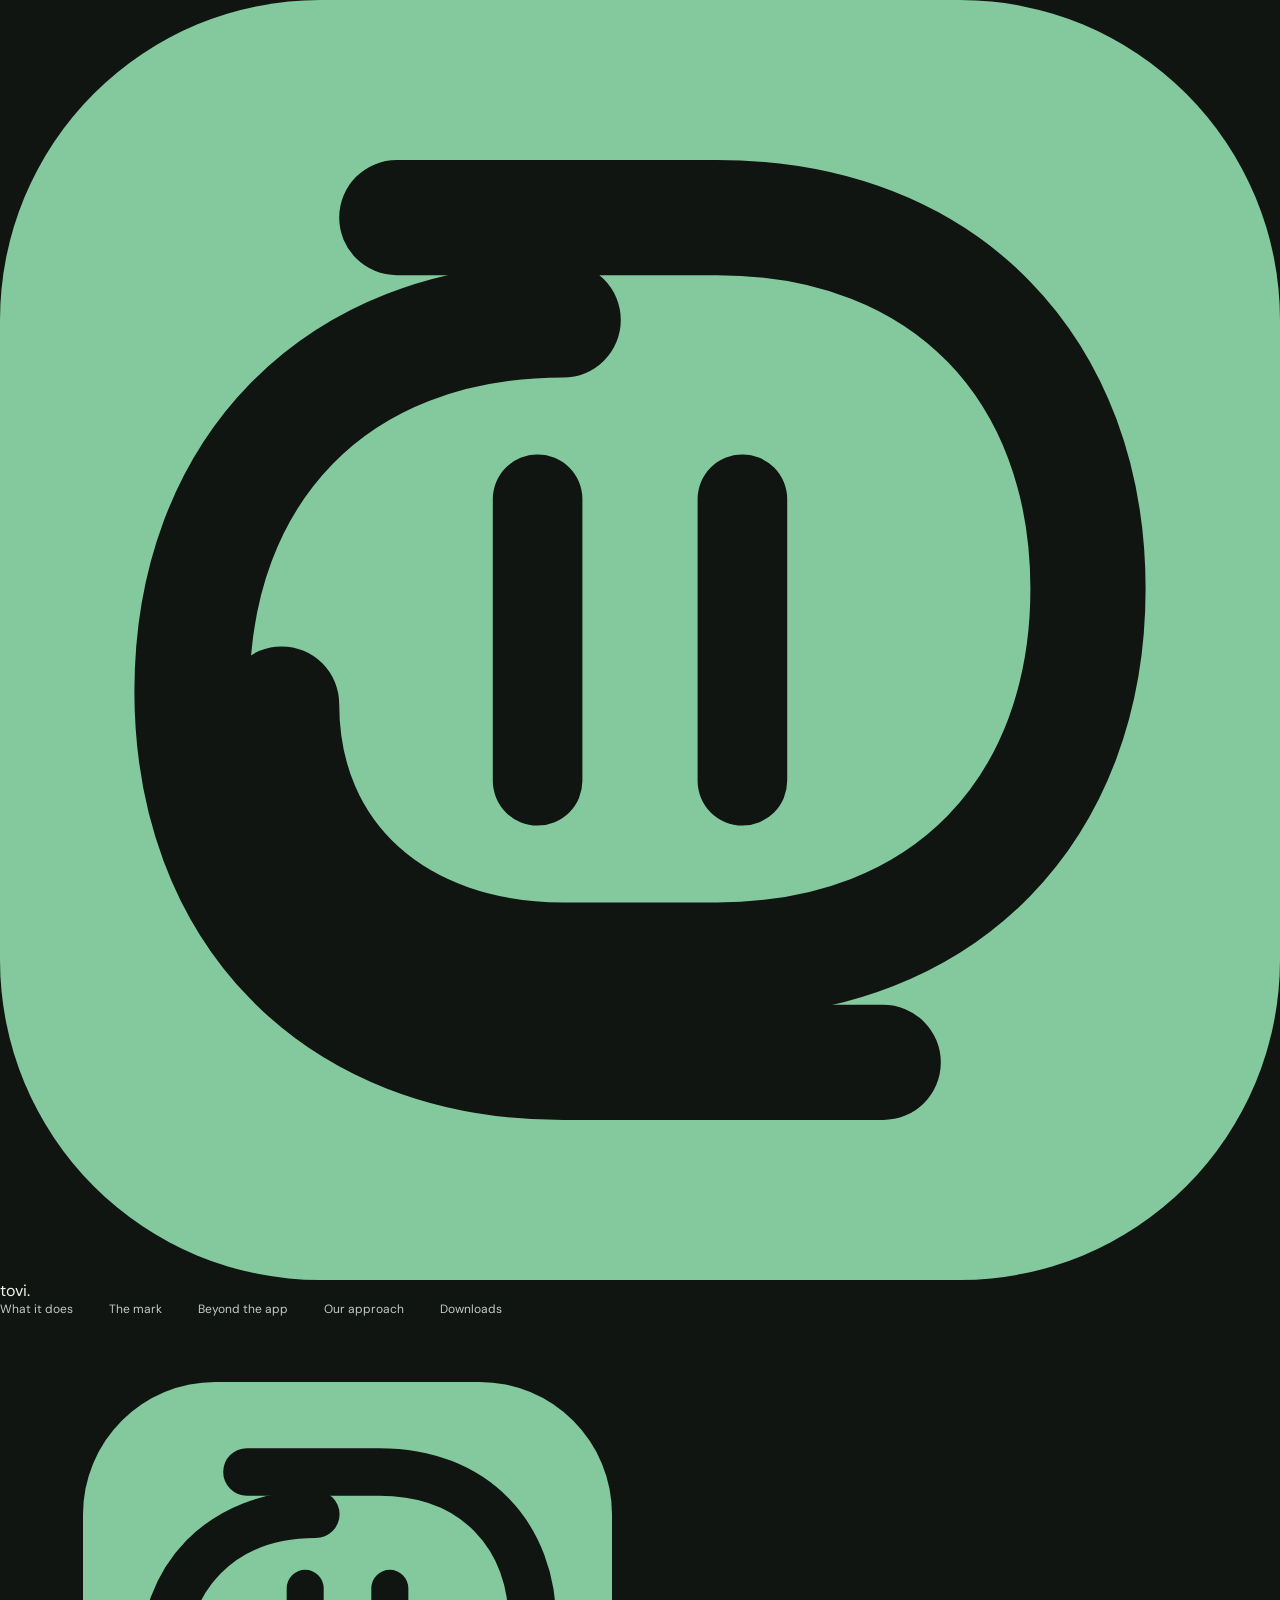
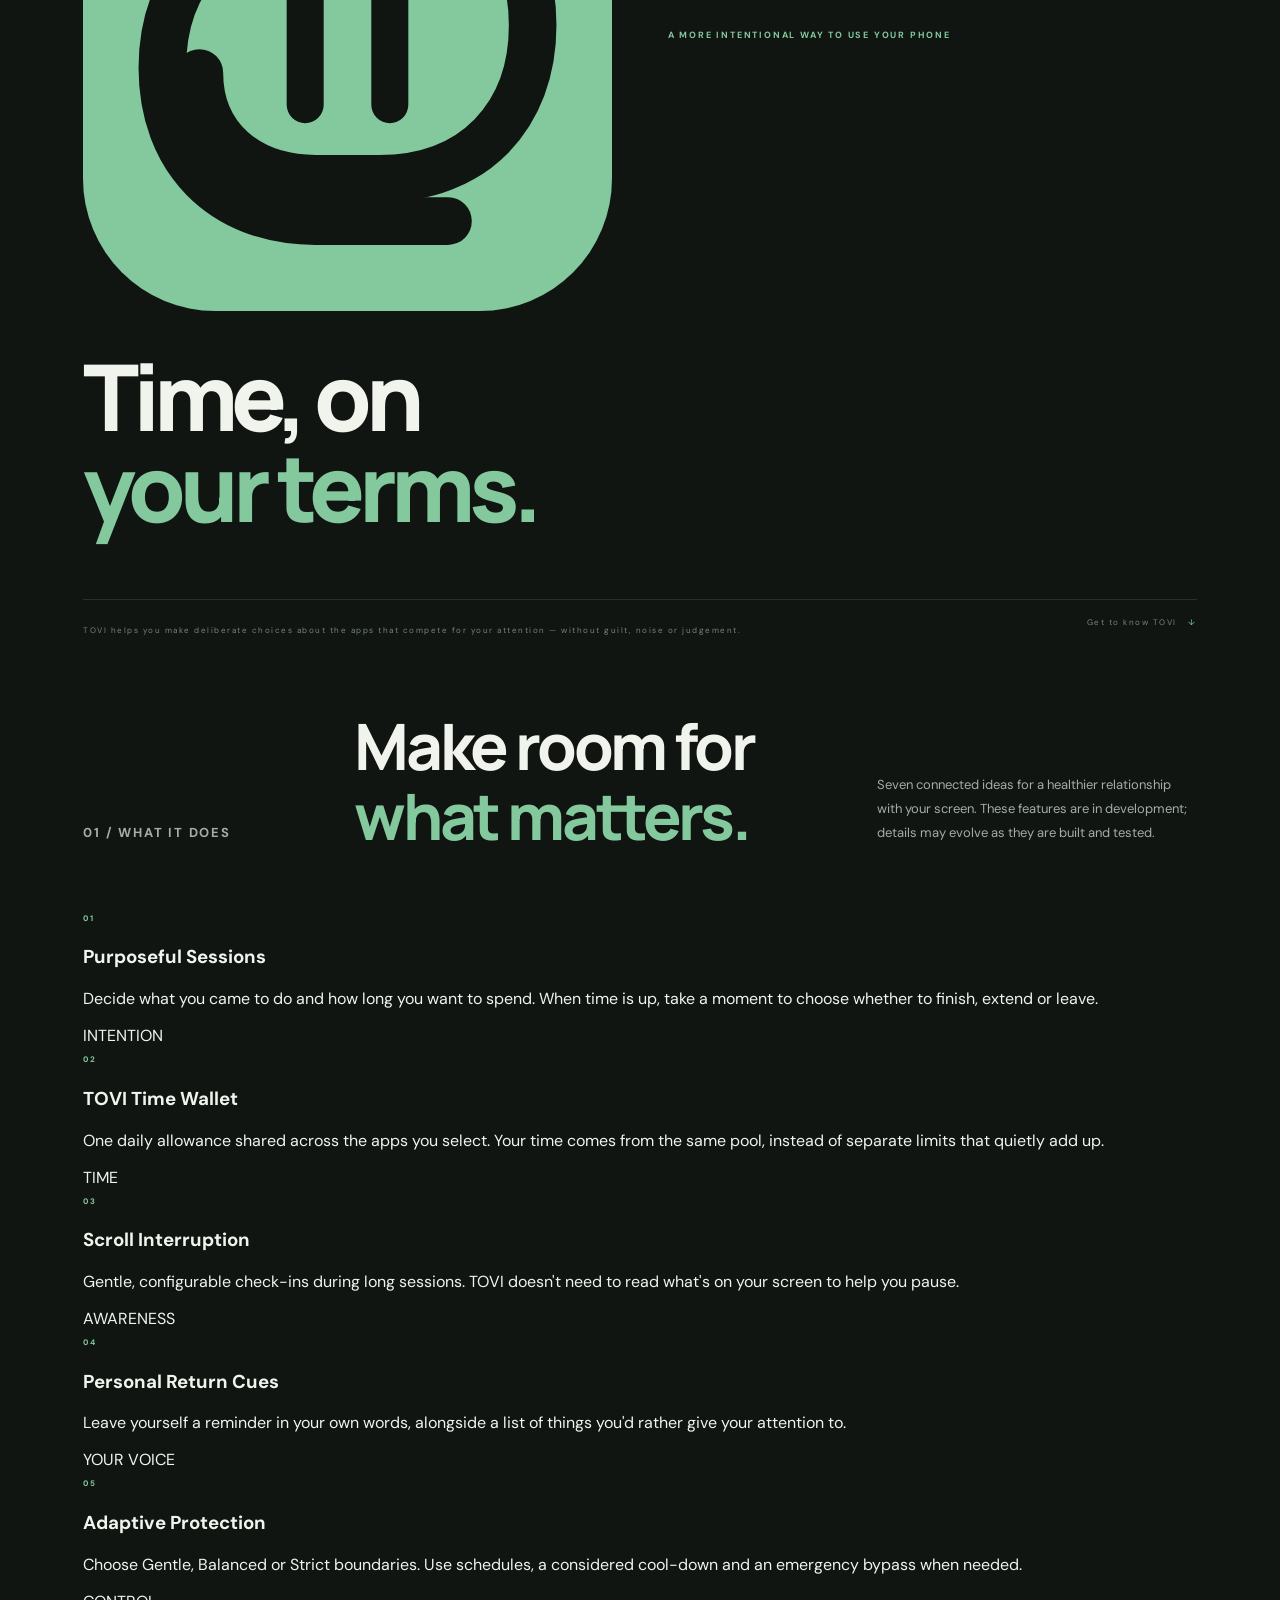
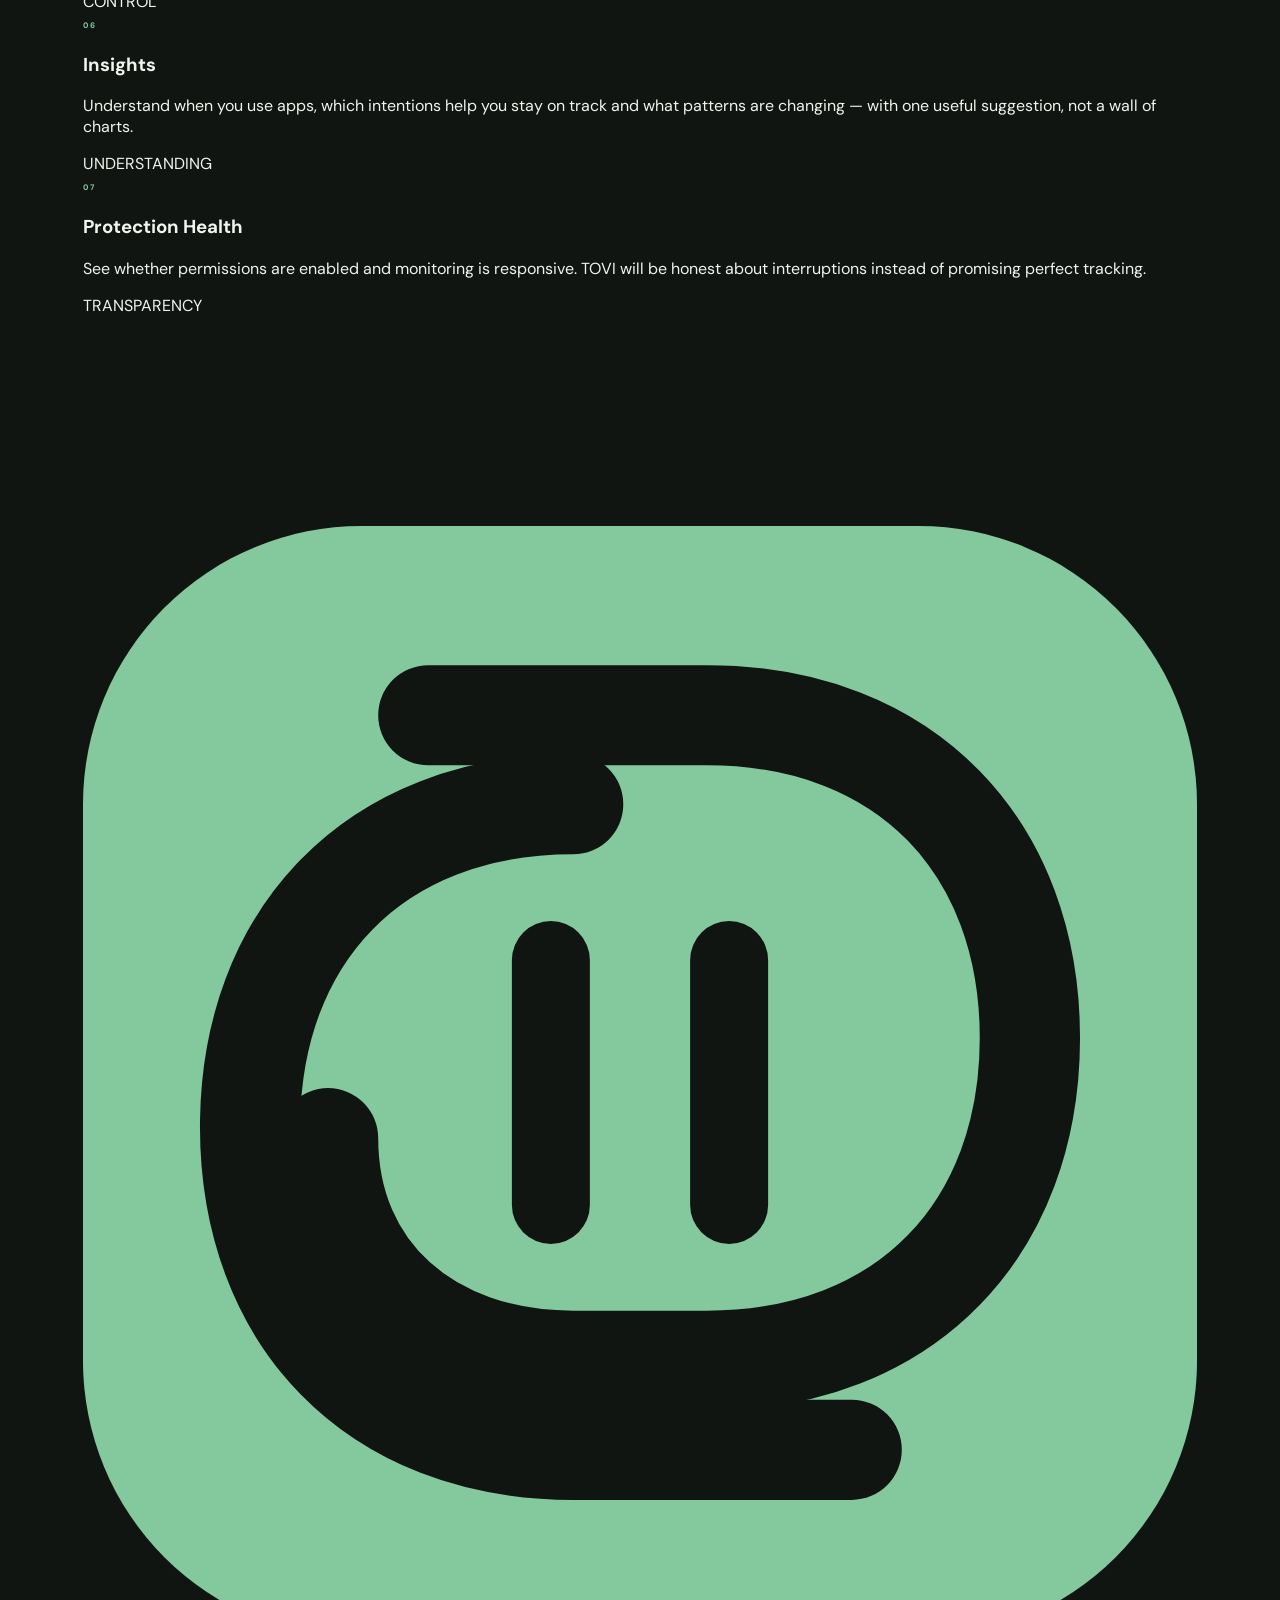
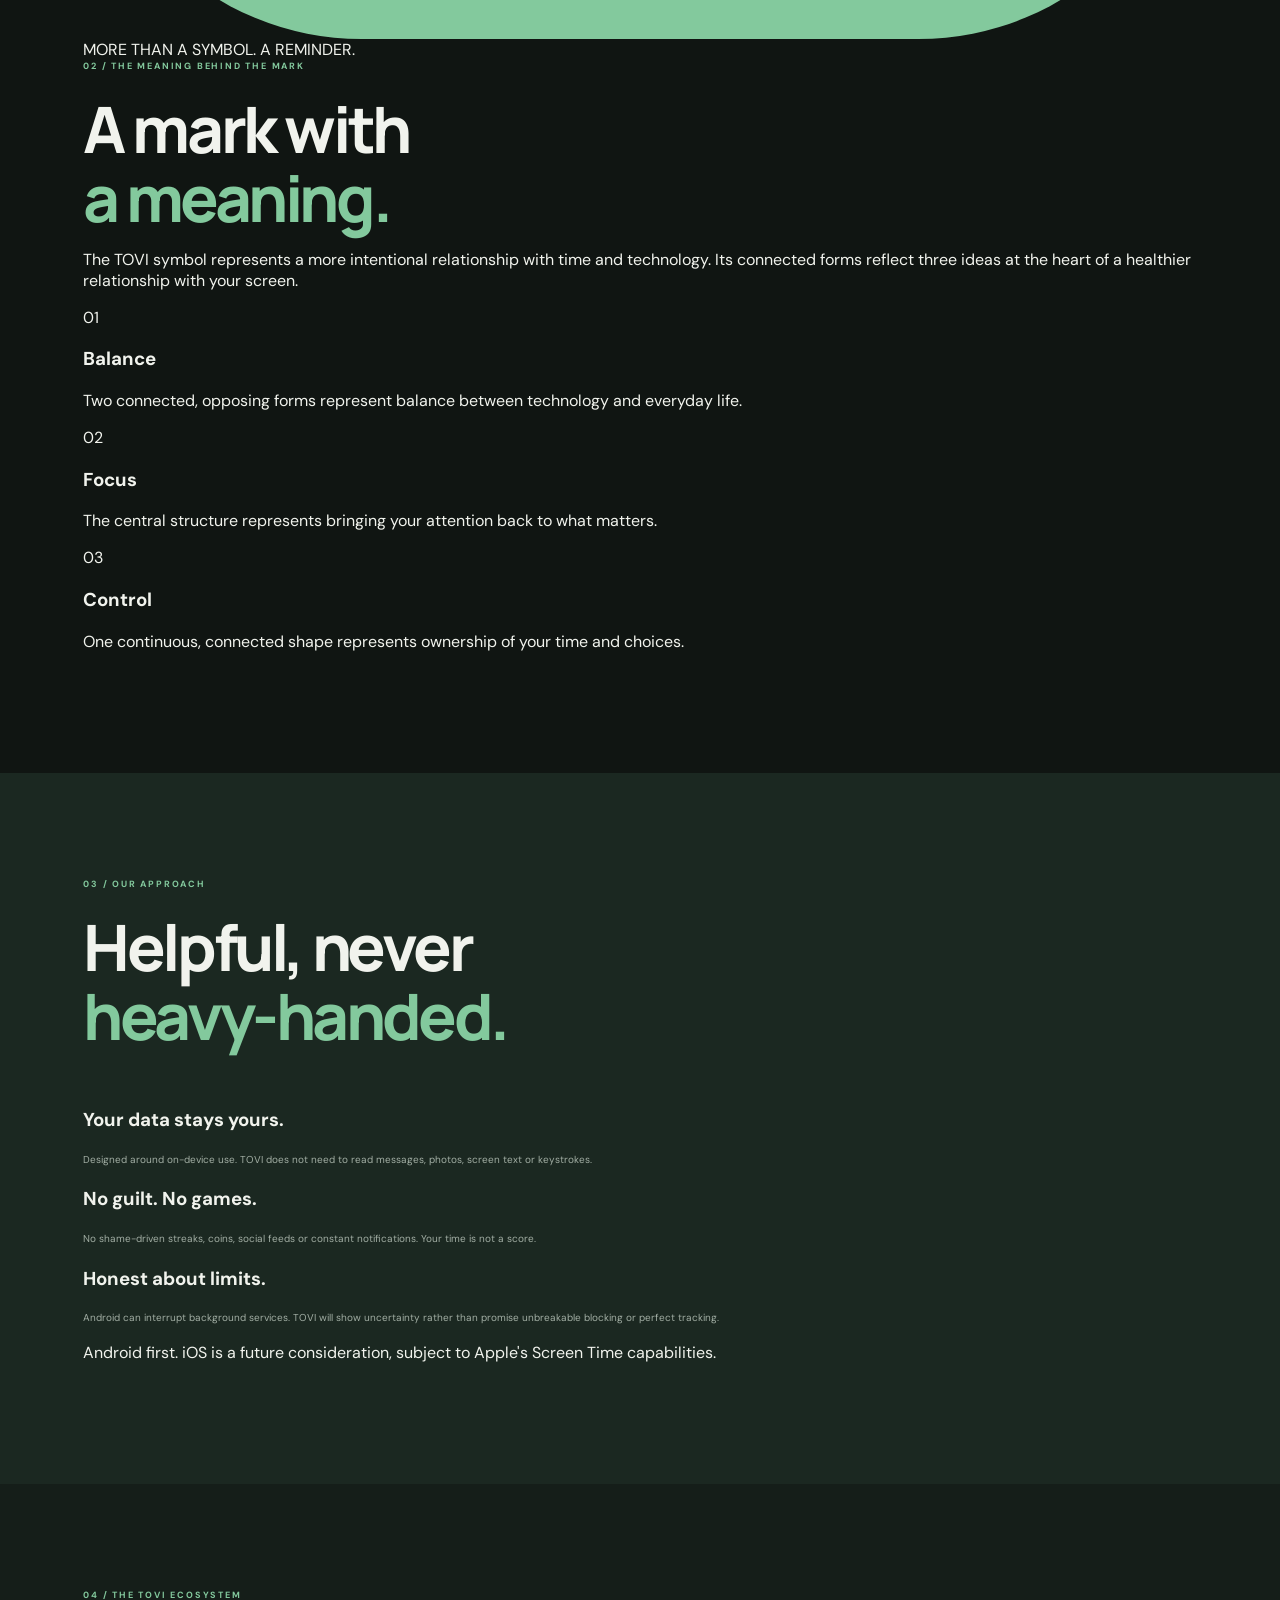
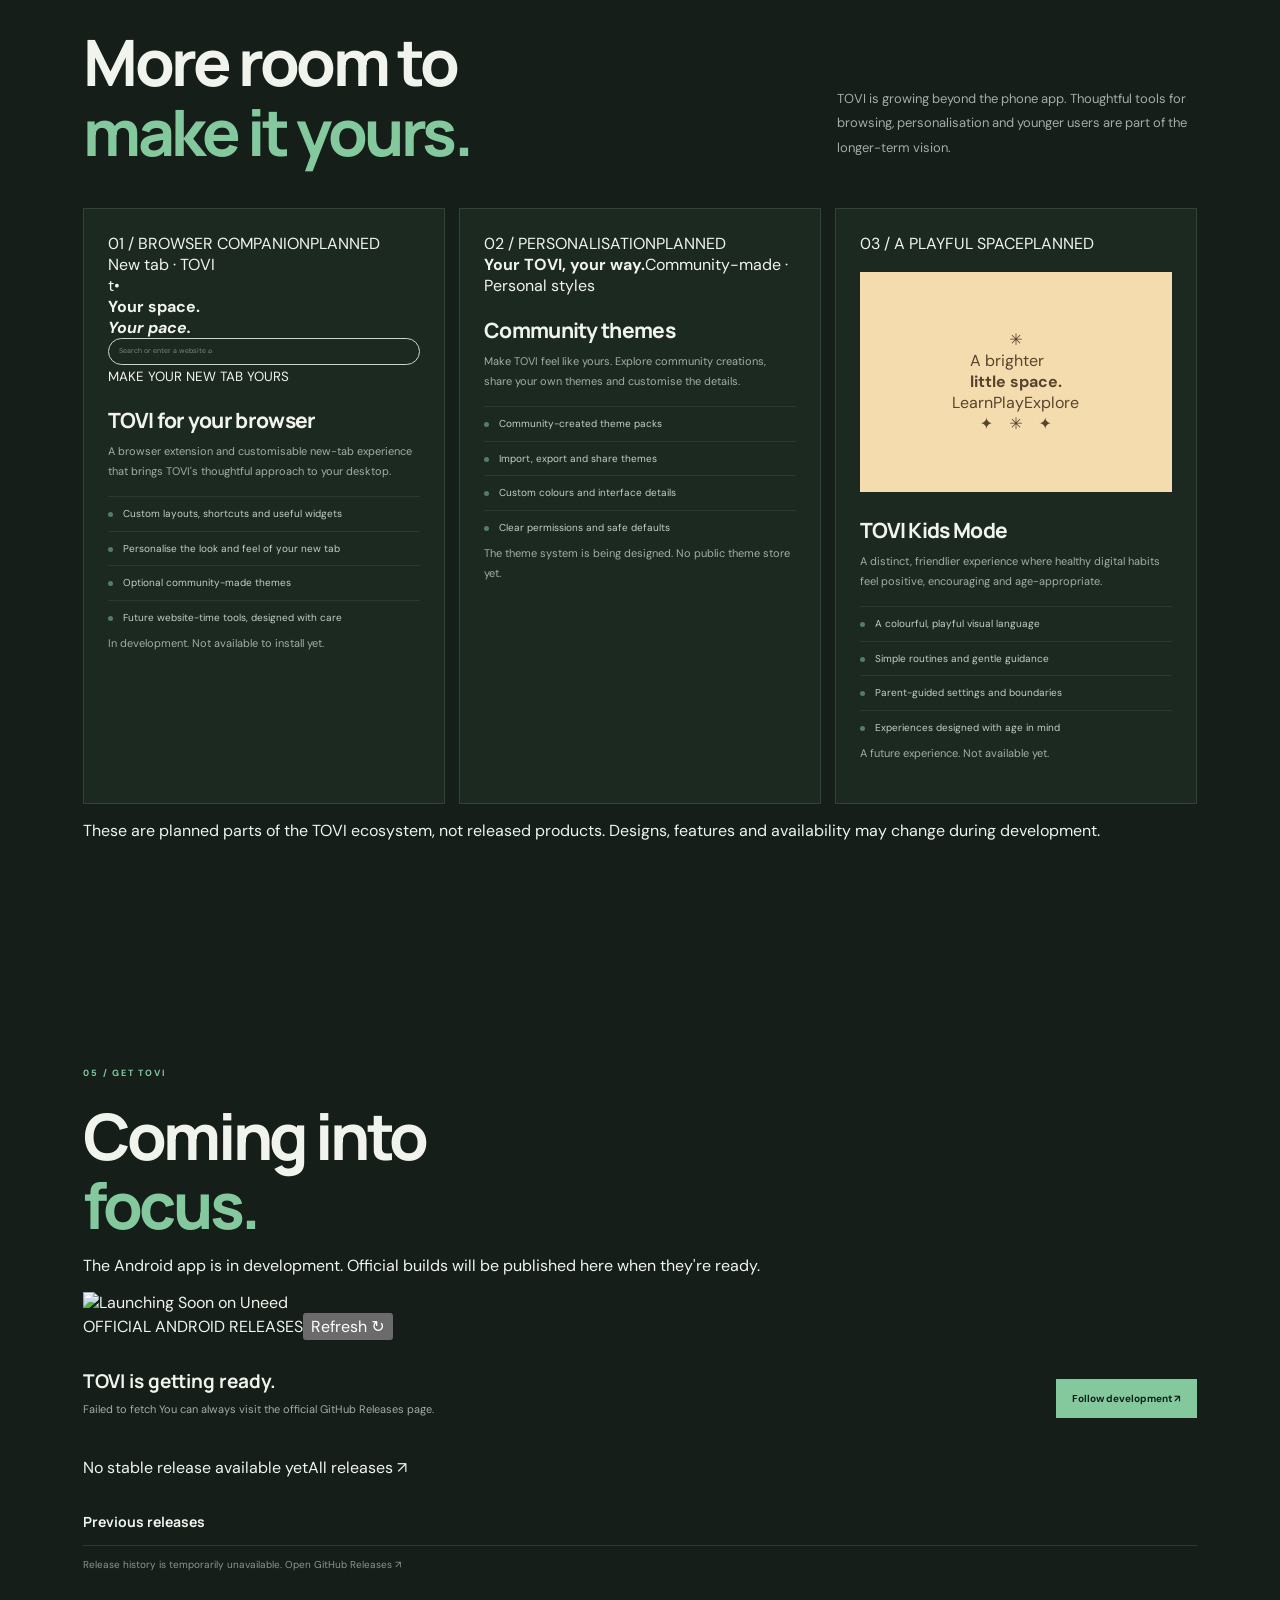
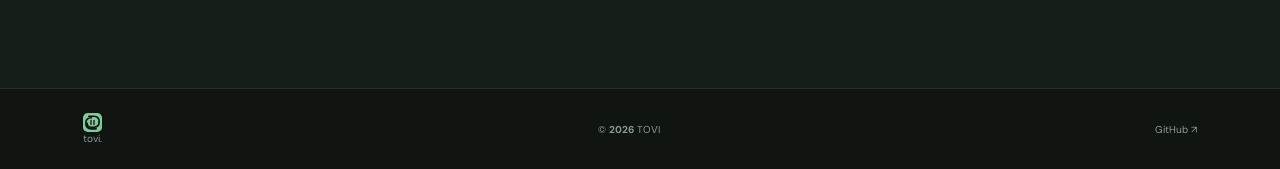
==== index.html @ 1d1ac2ad "Add TOVI ecosystem roadmap to main website" ====
<!doctype html>
<html lang="en">
<head>
<meta charset="utf-8">
<meta name="viewport" content="width=device-width, initial-scale=1">
<meta name="theme-color" content="#17211B">
<meta name="description" content="TOVI helps you use your phone with more intention. Time, on your terms.">
<title>TOVI — Time, on your terms.</title>
<link rel="icon" href="./assets/tovi-mark.svg" type="image/svg+xml">
<link rel="preconnect" href="https://fonts.googleapis.com">
<link rel="preconnect" href="https://fonts.gstatic.com" crossorigin>
<link href="https://fonts.googleapis.com/css2?family=DM+Sans:wght@400;500;600;700&family=Manrope:wght@400;500;600;700;800&display=swap" rel="stylesheet">
<link rel="stylesheet" href="./assets/css/style.css">
<script src="./assets/js/main.js" defer></script>
</head>
<body>
<header class="site-header">
  <a class="brand" href="#top" aria-label="TOVI home"><img src="./assets/tovi-mark.svg" alt=""><span>tovi<span class="brand-dot">.</span></span></a>
  <nav id="nav" aria-label="Main navigation">
    <a href="#features">What it does</a>
    <a href="#the-mark">The mark</a>
    <a href="#ecosystem">Beyond the app</a>
    <a href="#principles">Our approach</a>
    <a href="#download">Downloads</a>
  </nav>
  <button class="menu" type="button" aria-label="Open navigation" aria-expanded="false">Menu</button>
</header>

<main id="top">
  <section class="hero">
    <div class="hero-mark"><img src="./assets/tovi-mark.svg" alt="TOVI symbol"></div>
    <p class="eyebrow">A MORE INTENTIONAL WAY TO USE YOUR PHONE</p>
    <h1>Time, on<br><em>your terms.</em></h1>
    <div class="hero-bottom">
      <p>TOVI helps you make deliberate choices about the apps that compete for your attention — without guilt, noise or judgement.</p>
      <a class="text-cta" href="#features">Get to know TOVI <span>↓</span></a>
    </div>
  </section>

  <section class="features section" id="features">
    <div class="section-heading">
      <p class="eyebrow">01 / WHAT IT DOES</p>
      <h2>Make room for<br><em>what matters.</em></h2>
      <p class="section-intro">Seven connected ideas for a healthier relationship with your screen. These features are in development; details may evolve as they are built and tested.</p>
    </div>
    <div class="feature-list">
      <article class="feature-row">
        <span class="feature-number">01</span>
        <h3>Purposeful Sessions</h3>
        <p>Decide what you came to do and how long you want to spend. When time is up, take a moment to choose whether to finish, extend or leave.</p>
        <span class="feature-category">INTENTION</span>
      </article>
      <article class="feature-row">
        <span class="feature-number">02</span>
        <h3>TOVI Time Wallet</h3>
        <p>One daily allowance shared across the apps you select. Your time comes from the same pool, instead of separate limits that quietly add up.</p>
        <span class="feature-category">TIME</span>
      </article>
      <article class="feature-row">
        <span class="feature-number">03</span>
        <h3>Scroll Interruption</h3>
        <p>Gentle, configurable check-ins during long sessions. TOVI doesn't need to read what's on your screen to help you pause.</p>
        <span class="feature-category">AWARENESS</span>
      </article>
      <article class="feature-row">
        <span class="feature-number">04</span>
        <h3>Personal Return Cues</h3>
        <p>Leave yourself a reminder in your own words, alongside a list of things you'd rather give your attention to.</p>
        <span class="feature-category">YOUR VOICE</span>
      </article>
      <article class="feature-row">
        <span class="feature-number">05</span>
        <h3>Adaptive Protection</h3>
        <p>Choose Gentle, Balanced or Strict boundaries. Use schedules, a considered cool-down and an emergency bypass when needed.</p>
        <span class="feature-category">CONTROL</span>
      </article>
      <article class="feature-row">
        <span class="feature-number">06</span>
        <h3>Insights</h3>
        <p>Understand when you use apps, which intentions help you stay on track and what patterns are changing — with one useful suggestion, not a wall of charts.</p>
        <span class="feature-category">UNDERSTANDING</span>
      </article>
      <article class="feature-row">
        <span class="feature-number">07</span>
        <h3>Protection Health</h3>
        <p>See whether permissions are enabled and monitoring is responsive. TOVI will be honest about interruptions instead of promising perfect tracking.</p>
        <span class="feature-category">TRANSPARENCY</span>
      </article>
    </div>
  </section>

  <section class="logo-story section" id="the-mark">
    <div class="logo-story-visual">
      <img src="./assets/tovi-mark.svg" alt="The TOVI geometric symbol">
      <span>MORE THAN A SYMBOL. A REMINDER.</span>
    </div>
    <div class="logo-story-copy">
      <p class="eyebrow">02 / THE MEANING BEHIND THE MARK</p>
      <h2>A mark with<br><em>a meaning.</em></h2>
      <p class="logo-story-intro">The TOVI symbol represents a more intentional relationship with time and technology. Its connected forms reflect three ideas at the heart of a healthier relationship with your screen.</p>
      <div class="logo-meaning-list">
        <article><span>01</span><div><h3>Balance</h3><p>Two connected, opposing forms represent balance between technology and everyday life.</p></div></article>
        <article><span>02</span><div><h3>Focus</h3><p>The central structure represents bringing your attention back to what matters.</p></div></article>
        <article><span>03</span><div><h3>Control</h3><p>One continuous, connected shape represents ownership of your time and choices.</p></div></article>
      </div>
    </div>
  </section>

  <section class="principles section" id="principles">
    <p class="eyebrow">03 / OUR APPROACH</p>
    <h2>Helpful, never<br><em>heavy-handed.</em></h2>
    <div class="principle-list">
      <article><h3>Your data stays yours.</h3><p>Designed around on-device use. TOVI does not need to read messages, photos, screen text or keystrokes.</p></article>
      <article><h3>No guilt. No games.</h3><p>No shame-driven streaks, coins, social feeds or constant notifications. Your time is not a score.</p></article>
      <article><h3>Honest about limits.</h3><p>Android can interrupt background services. TOVI will show uncertainty rather than promise unbreakable blocking or perfect tracking.</p></article>
    </div>
    <p class="platform-note">Android first. iOS is a future consideration, subject to Apple's Screen Time capabilities.</p>
  </section>


  <section class="ecosystem section" id="ecosystem">
    <p class="eyebrow">04 / THE TOVI ECOSYSTEM</p>
    <div class="ecosystem-heading"><h2>More room to<br><em>make it yours.</em></h2><p>TOVI is growing beyond the phone app. Thoughtful tools for browsing, personalisation and younger users are part of the longer-term vision.</p></div>
    <div class="ecosystem-grid">
      <article class="ecosystem-card browser-card">
        <div class="ecosystem-card-meta"><span>01 / BROWSER COMPANION</span><span class="planned-tag">PLANNED</span></div>
        <div class="browser-preview" aria-hidden="true"><div class="browser-frame"><div class="browser-chrome"><i></i><i></i><i></i><span>New tab · TOVI</span></div><div class="browser-inner"><div class="browser-mark">t<span>•</span></div><strong>Your space.<br><em>Your pace.</em></strong><div class="browser-search">Search or enter a website <b>⌕</b></div><div class="browser-icons"><i></i><i></i><i></i><i></i></div><small>MAKE YOUR NEW TAB YOURS</small></div></div></div>
        <h3>TOVI for your browser</h3><p>A browser extension and customisable new-tab experience that brings TOVI's thoughtful approach to your desktop.</p>
        <ul><li>Custom layouts, shortcuts and useful widgets</li><li>Personalise the look and feel of your new tab</li><li>Optional community-made themes</li><li>Future website-time tools, designed with care</li></ul>
        <p class="ecosystem-footnote">In development. Not available to install yet.</p>
      </article>
      <article class="ecosystem-card themes-card">
        <div class="ecosystem-card-meta"><span>02 / PERSONALISATION</span><span class="planned-tag">PLANNED</span></div>
        <div class="themes-preview" aria-hidden="true"><div class="theme-tile theme-one"></div><div class="theme-tile theme-two"></div><div class="theme-tile theme-three"></div><div class="theme-caption"><b>Your TOVI, your way.</b><span>Community-made · Personal styles</span></div></div>
        <h3>Community themes</h3><p>Make TOVI feel like yours. Explore community creations, share your own themes and customise the details.</p>
        <ul><li>Community-created theme packs</li><li>Import, export and share themes</li><li>Custom colours and interface details</li><li>Clear permissions and safe defaults</li></ul>
        <p class="ecosystem-footnote">The theme system is being designed. No public theme store yet.</p>
      </article>
      <article class="ecosystem-card kids-card">
        <div class="ecosystem-card-meta"><span>03 / A PLAYFUL SPACE</span><span class="planned-tag">PLANNED</span></div>
        <div class="kids-preview" aria-hidden="true"><span class="kids-spark">✳</span><div class="kids-headline">A brighter<br><b>little space.</b></div><div class="kids-chips"><span>Learn</span><span>Play</span><span>Explore</span></div><span class="kids-orbit">✦　✳　✦</span></div>
        <h3>TOVI Kids Mode</h3><p>A distinct, friendlier experience where healthy digital habits feel positive, encouraging and age-appropriate.</p>
        <ul><li>A colourful, playful visual language</li><li>Simple routines and gentle guidance</li><li>Parent-guided settings and boundaries</li><li>Experiences designed with age in mind</li></ul>
        <p class="ecosystem-footnote">A future experience. Not available yet.</p>
      </article>
    </div>
    <p class="ecosystem-disclaimer">These are planned parts of the TOVI ecosystem, not released products. Designs, features and availability may change during development.</p>
  </section>

  <section class="download section" id="download">
    <p class="eyebrow">05 / GET TOVI</p>
    <div class="download-heading">
      <h2>Coming into<br><em>focus.</em></h2>
      <p>The Android app is in development. Official builds will be published here when they're ready.</p>
    </div>
    <a class="uneed-badge" href="https://www.uneed.best/tool/tovi" target="_blank" rel="noopener"><img src="https://www.uneed.best/EMBED3.png" alt="Launching Soon on Uneed"></a>
    <div class="release-panel">
      <div class="release-heading"><span>OFFICIAL ANDROID RELEASES</span><button id="refresh-releases" type="button">Refresh ↻</button></div>
      <div class="release-content">
        <div class="release-text"><h3 id="release-title">Checking releases…</h3><p id="release-description">Connecting to GitHub.</p><div id="release-meta"></div></div>
        <div id="release-action" class="release-action"></div>
      </div>
      <div class="release-footer"><span id="release-status-text">Connecting to the official release feed</span><a href="https://github.com/iy367-ux/TOVI/releases" target="_blank" rel="noopener">All releases ↗</a></div>
    </div>
    <div class="archive"><h3>Previous releases</h3><div id="release-history-list"><p>Release history will appear here when a build is published.</p></div></div>
  </section>
</main>

<footer>
  <a class="brand" href="#top"><img src="./assets/tovi-mark.svg" alt=""><span>tovi<span class="brand-dot">.</span></span></a>
  <span>© <b id="year"></b> TOVI</span>
  <a href="https://github.com/iy367-ux/TOVI" target="_blank" rel="noopener">GitHub ↗</a>
</footer>
</body>
</html>
---- assets/css/style.css ----
:root{color-scheme:dark;--bg:#101512;--bg2:#151e19;--panel:#1b2821;--panel2:#202e26;--ink:#f1f3ed;--muted:#a2aea4;--soft:#c7d0c8;--green:#83c99d;--green-dim:#547e63;--line:rgba(230,239,231,.12);--display:Manrope,system-ui,sans-serif;--body:"DM Sans",system-ui,sans-serif;--wrap:1160px}
*{box-sizing:border-box}html{scroll-behavior:smooth;scroll-padding-top:90px}body{margin:0;background:var(--bg);color:var(--ink);font-family:var(--body);-webkit-font-smoothing:antialiased}a{color:inherit;text-decoration:none}button{font:inherit}img{max-width:100%;display:block}.header{height:78px;padding:0 max(6.5%,calc((100% - 1280px)/2));display:flex;align-items:center;justify-content:space-between;border-bottom:1px solid var(--line);position:sticky;top:0;z-index:20;background:rgba(16,21,18,.9);backdrop-filter:blur(18px)}.logo{display:flex;align-items:center;gap:10px;font:800 24px var(--display);letter-spacing:-1.4px}.logo img{width:31px;height:31px}.logo>span>span{color:var(--green)}nav{display:flex;align-items:center;gap:36px;font-size:12px;color:#c2cbc4}nav a{transition:color .2s}nav a:hover{color:var(--green)}.nav-download{border:1px solid rgba(131,201,157,.55);padding:11px 16px;color:var(--ink);font-weight:700}.nav-download span{color:var(--green);margin-left:10px}.menu{display:none}
.hero{width:min(var(--wrap),87%);margin:auto;min-height:690px;padding:65px 0 0;display:grid;grid-template-columns:1fr 1fr;gap:5%;align-items:center;position:relative}.hero-copy{padding:35px 0 90px;position:relative;z-index:2}.eyebrow{font-size:9px;letter-spacing:1.8px;color:var(--green);font-weight:700;display:flex;align-items:center;gap:10px;margin:0 0 22px}.eyebrow-dot{width:7px;height:7px;border-radius:50%;background:var(--green);box-shadow:0 0 14px rgba(131,201,157,.55)}.hero h1{font:800 clamp(64px,7.2vw,96px)/.99 var(--display);letter-spacing:-6px;margin:0 0 26px}.hero h1 em,.section h2 em,.closing h2 em,.intro-band h2 em,.principles h2 em{font-style:normal;color:var(--green)}.intro{font-size:15px;line-height:1.85;color:var(--muted);max-width:430px;margin:0}.hero-actions{display:flex;align-items:center;gap:28px;margin-top:32px}.button{display:inline-flex;align-items:center;gap:24px;padding:14px 19px;font-size:12px;font-weight:700;transition:transform .2s,background .2s}.button:hover{transform:translateY(-2px)}.button-primary{background:var(--green);color:#101b14}.button-primary span{font-size:16px}.text-link{font-size:11px;color:var(--soft)}.text-link span{color:var(--green);margin-left:6px}.hero-note{display:flex;align-items:center;gap:10px;margin-top:54px;color:#829087;font-size:11px}.note-mark{color:var(--green);font-size:19px}.hero-visual{height:565px;position:relative;display:flex;align-items:center;justify-content:center;isolation:isolate}.hero-visual:before{content:"";position:absolute;width:410px;height:410px;border-radius:50%;background:radial-gradient(circle,rgba(83,139,101,.2),rgba(83,139,101,0) 68%);z-index:-2}.visual-orbit{position:absolute;border:1px solid rgba(131,201,157,.12);border-radius:50%;transform:rotate(-22deg)}.orbit-one{width:470px;height:280px}.orbit-two{width:520px;height:350px;transform:rotate(38deg)}.device{position:relative;width:255px;height:515px;border:7px solid #344239;border-radius:36px;background:#f1f2eb;color:#18231c;padding:12px 15px 13px;box-shadow:0 34px 85px rgba(0,0,0,.48),0 0 0 1px rgba(255,255,255,.15);z-index:1;overflow:hidden}.device:before{content:"";position:absolute;top:7px;left:50%;transform:translateX(-50%);width:68px;height:16px;background:#18231c;border-radius:12px;z-index:3}.device-top{display:flex;justify-content:space-between;font-size:8px;font-weight:700;padding:4px 2px 14px}.device-status{letter-spacing:2px}.device-brand{display:flex;align-items:center;gap:7px;font:800 14px var(--display)}.device-brand img{width:22px;height:22px;border-radius:6px}.device-brand i{font:500 9px var(--body);color:#78837a;margin-left:auto}.device-greeting{margin:24px 0 17px}.device-greeting small{font-size:7px;letter-spacing:1.4px;color:#6f7c71;font-weight:700}.device-greeting h2{font:800 33px/.98 var(--display);letter-spacing:-1.8px;margin:7px 0}.device-greeting h2 em{font-style:normal;color:#4e8c62}.usage-card{background:#e2e9df;border-radius:13px;padding:13px 13px 11px}.usage-heading,.usage-foot{display:flex;justify-content:space-between;align-items:center;font-size:8px;color:#667469}.usage-heading{font-weight:700}.live-dot{color:#4e8c62;font-size:7px}.usage-number{font:800 37px var(--display);letter-spacing:-2px;margin:7px 0 8px}.usage-number span{font:600 10px var(--body);letter-spacing:0;color:#758177}.usage-track{height:5px;border-radius:8px;background:#c6d2c5;overflow:hidden}.usage-track i{display:block;width:30%;height:100%;background:#4e9563;border-radius:8px}.usage-foot{margin-top:7px;font-size:7px}.device-apps{margin-top:17px}.apps-head{display:flex;justify-content:space-between;align-items:center;font-size:9px}.apps-head span{color:#568563;font-size:7px}.app-row{display:flex;align-items:center;gap:9px;margin-top:10px;font-size:9px}.app-row>b{margin-left:auto;font-size:8px;color:#667469}.app-icon{width:27px;height:27px;border-radius:8px;display:grid;place-items:center;font-style:normal;font-size:12px}.app-video{background:#f5d9d4;color:#b94f45}.app-social{background:#f2dfd1;color:#ad714e}.device-bottom{position:absolute;bottom:13px;left:25px;right:25px;display:flex;justify-content:space-around}.device-bottom span{width:17px;height:4px;border-radius:5px;background:#c6d0c5}.device-bottom .bottom-active{background:#548e63;width:24px}.float-card{position:absolute;z-index:3;display:flex;align-items:center;gap:10px;padding:11px 13px;background:#202e26;border:1px solid rgba(207,230,210,.17);box-shadow:0 15px 35px rgba(0,0,0,.25);min-width:190px}.float-card>div{display:grid;gap:3px}.float-card b{font-size:9px}.float-card small{font-size:8px;color:#9daaa0}.float-icon{width:30px;height:30px;display:grid;place-items:center;background:rgba(131,201,157,.13);color:var(--green);font-size:17px}.float-left{left:-12px;top:145px}.float-right{right:-20px;bottom:105px}.pause-icon{font-size:12px}.visual-caption{position:absolute;bottom:10px;right:5px;font-size:8px;letter-spacing:1.3px;color:#748178;text-transform:uppercase}.hero-bottom{grid-column:1/-1;display:flex;justify-content:space-between;border-top:1px solid var(--line);padding:17px 0;font-size:8px;letter-spacing:1.5px;color:#77857a}.hero-bottom a span{color:var(--green);margin-left:8px}
.intro-band{background:#1b2821;padding:100px max(6.5%,calc((100% - 1160px)/2));display:grid;grid-template-columns:.45fr 1.55fr;gap:7%}.section-index{font-size:9px;color:var(--green);letter-spacing:1.4px;font-weight:700;white-space:nowrap}.section-index span{color:#8d9a90}.intro-band-copy{max-width:850px}.eyebrow-light{color:#a8d8b4}.intro-band h2,.principles h2{font:750 clamp(38px,5vw,62px)/1.12 var(--display);letter-spacing:-3px;margin:0}.intro-band-copy>p:last-child{font-size:14px;line-height:1.9;color:#aab6ac;max-width:640px;margin:25px 0 0}
.section{padding:105px max(6.5%,calc((100% - 1160px)/2))}.section-heading{display:flex;justify-content:space-between;align-items:end;gap:40px;margin:26px 0 55px}.section h2,.privacy h2{font:750 clamp(42px,5.2vw,64px)/1.08 var(--display);letter-spacing:-3.4px;margin:0}.section-heading>p{max-width:320px;color:var(--muted);font-size:13px;line-height:1.85;margin:0 0 5px}.feature-grid{display:grid;grid-template-columns:1fr 1fr;gap:17px}.feature{background:#18221c;border:1px solid var(--line);min-height:350px;padding:28px;display:flex;flex-direction:column;justify-content:space-between;overflow:hidden;position:relative}.feature-large{grid-column:1/-1;display:grid;grid-template-columns:.85fr 1.15fr;align-items:center;min-height:330px}.feature-copy{position:relative;z-index:2;max-width:380px}.feature-number{font-size:8px;letter-spacing:1.5px;color:var(--green);font-weight:700}.feature h3{font:750 clamp(26px,3vw,38px)/1.1 var(--display);letter-spacing:-1.5px;margin:18px 0 12px}.feature p{font-size:12px;line-height:1.85;color:var(--muted);margin:0;max-width:340px}.feature-art{display:flex;align-items:center;justify-content:center;min-height:190px;position:relative}.mini-window{width:min(100%,350px);padding:22px;background:#e7ece4;color:#1a2a20;border-radius:3px;box-shadow:0 22px 50px rgba(0,0,0,.24);transform:rotate(2deg)}.mini-window-top{display:flex;justify-content:space-between;color:#708074;font-size:8px;letter-spacing:1.2px;font-weight:700}.big-time{font:800 52px var(--display);letter-spacing:-3px;margin:15px 0 8px}.big-time small{font:600 11px var(--body);letter-spacing:0;color:#6c796e}.slider-line{height:6px;background:#cbd6ca;border-radius:6px}.slider-line i{display:block;width:52%;height:100%;background:#589368;border-radius:6px}.range-labels{display:flex;justify-content:space-between;color:#849087;font-size:8px;margin-top:8px}.mini-rule{height:1px;background:#cdd6cb;margin:18px 0 13px}.mini-setting{display:flex;justify-content:space-between;font-size:10px;color:#657367}.mini-setting b{color:#1c2c21}.mini-setting b span{color:#5a936a;margin-left:8px}.feature:not(.feature-large) .feature-copy{max-width:330px}.chart-art{margin-top:20px;background:#e7ece4;color:#1a2a20;padding:18px 20px 14px;display:block;min-height:160px}.chart-top{display:flex;justify-content:space-between;font-size:8px;color:#6f7d71;letter-spacing:1px}.chart-top b{color:#1a2a20;letter-spacing:0}.chart-bars{height:85px;display:flex;align-items:end;gap:10px;padding:0 5px;border-bottom:1px solid #cbd5ca;margin-top:10px}.chart-bars i{height:var(--h);flex:1;background:#a4c6aa;border-radius:4px 4px 0 0}.chart-bars .today-bar{background:#548e63}.chart-days{display:flex;justify-content:space-around;color:#758276;font-size:7px;padding-top:6px}.chart-summary{display:flex;justify-content:space-between;align-items:center;margin-top:12px;font-size:8px;color:#728074}.chart-summary b{font:700 13px var(--display);color:#1a2a20}.chart-summary small{font:500 8px var(--body);color:#728074}.feature-dark{background:#21352a}.feature-dark .feature-art{min-height:180px}.breath-ring{width:160px;height:160px;border-radius:50%;border:1px solid rgba(131,201,157,.3);display:grid;place-items:center;box-shadow:0 0 0 18px rgba(131,201,157,.04),0 0 0 38px rgba(131,201,157,.025)}.breath-core{width:112px;height:112px;border-radius:50%;background:rgba(131,201,157,.12);border:1px solid rgba(131,201,157,.35);display:grid;place-content:center;text-align:center;gap:3px}.breath-core span{font-size:7px;letter-spacing:1.5px;color:#a8d8b4}.breath-core b{font:700 25px var(--display)}.pause-label{position:absolute;bottom:2px;font-size:7px;letter-spacing:1.5px;color:#a8d8b4}.feature-footnote{font-size:9px;color:#87958a;line-height:1.7;margin:18px 0 0}.feature-footnote span{color:var(--green);font-size:8px;margin-right:6px}
.principles{background:#1b2821;padding:105px max(6.5%,calc((100% - 1160px)/2))}.principles-inner{display:grid;grid-template-columns:.45fr 1fr .9fr;gap:7%}.principles-main .eyebrow{margin-bottom:25px}.principles-main>p:not(.eyebrow){font-size:13px;line-height:1.9;color:#aab6ac;max-width:410px;margin:22px 0}.light-link{display:inline-block;font-size:11px;border-bottom:1px solid var(--green);padding:10px 0;margin-top:8px}.light-link span{color:var(--green);margin-left:8px}.principle-list{padding-top:38px}.principle-list>div{display:grid;grid-template-columns:35px 1fr;gap:15px;padding:18px 0;border-bottom:1px solid var(--line)}.principle-list>div:first-child{border-top:1px solid var(--line)}.principle-list>div>span{font-size:9px;color:var(--green);padding-top:3px}.principle-list b{font:700 14px var(--display)}.principle-list p{font-size:10px;line-height:1.7;color:var(--muted);margin:6px 0 0}
.privacy-layout{display:grid;grid-template-columns:1fr 1fr;gap:12%;margin-top:28px}.privacy-copy>p{font-size:13px;line-height:1.9;color:var(--muted);margin:0}.privacy-copy ul{list-style:none;padding:0;margin:24px 0}.privacy-copy li{display:flex;gap:12px;align-items:flex-start;padding:10px 0;border-bottom:1px solid var(--line);font-size:11px;color:#d1d9d1}.privacy-copy li span{color:var(--green);font-weight:700}.privacy-caveat{font-size:10px!important;color:#829087!important;border-left:2px solid var(--green);padding-left:14px}
.download{background:#151e19}.download-head{display:flex;align-items:end;justify-content:space-between;gap:30px;margin:26px 0 42px}.download-head>p{max-width:300px;color:var(--muted);font-size:12px;line-height:1.85;margin:0 0 5px}.release-box{background:#1d2a22;padding:24px 28px;border:1px solid var(--line)}.release-top,.release-bottom{display:flex;align-items:center;justify-content:space-between}.release-top>span{font-size:8px;letter-spacing:1.4px;color:var(--green);font-weight:700}.release-top>span i{display:inline-block;width:6px;height:6px;background:var(--green);border-radius:50%;margin-right:8px}.release-top button{border:0;background:none;color:var(--green);font-size:10px;cursor:pointer}.release-top button:disabled{opacity:.5}.release-content{display:flex;align-items:center;gap:18px;padding:28px 0}.release-symbol{width:52px;height:52px;background:var(--green);display:grid;place-items:center;flex:none}.release-symbol img{width:34px;height:34px}.release-text{flex:1;min-width:0}.release-text h3{font:700 19px var(--display);margin:0 0 7px}.release-text p{font-size:11px;color:var(--muted);margin:0;line-height:1.6}.release-text #release-meta{font-size:9px;color:#9aa79d;margin-top:10px;display:flex;gap:14px;flex-wrap:wrap}.release-action{flex:none}.download-button{display:inline-block;background:var(--green);color:#102017;padding:13px 16px;font-size:10px;font-weight:700}.release-bottom{border-top:1px solid var(--line);padding-top:15px;font-size:9px;color:#8e9b91;gap:15px}.release-bottom a{color:var(--green)}.archive{margin-top:34px}.archive h3{font:700 14px var(--display)}.archive>div{border-top:1px solid var(--line)}.history-item{display:flex;justify-content:space-between;gap:15px;padding:15px 0;border-bottom:1px solid var(--line);font-size:10px}.history-item small{display:block;color:#8e9b91;margin-top:5px}.history-item a{color:var(--green);white-space:nowrap}.archive p,.fine-print{font-size:10px;color:#89968d;line-height:1.7}.fine-print{margin-top:20px}
.closing{text-align:center;padding:105px 20px 115px}.closing-mark{width:46px;height:46px;margin:0 auto 26px;border-radius:12px}.closing .eyebrow{justify-content:center}.closing h2{font:800 clamp(58px,8vw,84px)/.98 var(--display);letter-spacing:-5px;margin:18px 0 25px}.closing>a{display:inline-block;border-bottom:1px solid var(--green);padding:12px 0;font-size:11px;font-weight:700}.closing>a span{color:var(--green);margin-left:8px}footer{border-top:1px solid var(--line);padding:24px max(6.5%,calc((100% - 1280px)/2));display:flex;align-items:center;justify-content:space-between;color:#8e9b91;font-size:10px}footer .logo{color:var(--ink);font-size:20px}footer .logo img{width:27px;height:27px}footer>a:last-child:hover{color:var(--green)}
@media(max-width:900px){.hero{grid-template-columns:1fr 1fr;gap:2%;width:90%}.hero h1{font-size:clamp(58px,8vw,78px);letter-spacing:-4px}.hero-visual{transform:scale(.9)}.float-left{left:-25px}.float-right{right:-30px}.principles-inner{grid-template-columns:.35fr 1fr;gap:6%}.principle-list{grid-column:2;padding-top:0}.intro-band{grid-template-columns:.35fr 1.65fr}}
@media(max-width:700px){.header{height:68px;padding:0 6%}.menu{display:flex;flex-direction:column;gap:5px;background:none;border:0;padding:10px}.menu span{width:21px;height:2px;background:var(--ink);display:block}nav{display:none;position:absolute;top:68px;left:0;right:0;padding:20px 6% 24px;background:#101512;border-bottom:1px solid var(--line);flex-direction:column;align-items:stretch;gap:0}nav.open{display:flex}nav a{padding:13px 0;border-bottom:1px solid var(--line)}nav .nav-download{margin-top:12px;padding:12px 14px;text-align:center;border:1px solid rgba(131,201,157,.5)}.hero{width:88%;grid-template-columns:1fr;padding-top:48px;gap:0}.hero-copy{padding:10px 0 0}.hero h1{font-size:clamp(62px,14vw,86px);letter-spacing:-4.5px}.hero-note{margin-top:28px}.hero-visual{height:500px;transform:none;margin-top:5px}.device{width:235px;height:475px}.float-left{left:-4px;top:115px}.float-right{right:-6px;bottom:75px}.visual-caption{bottom:0;right:0}.hero-bottom{margin-top:0}.intro-band{padding:72px 7%;grid-template-columns:1fr;gap:26px}.intro-band h2{font-size:clamp(36px,9vw,50px);letter-spacing:-2px}.section{padding:78px 7%}.section-heading,.download-head{display:block}.section-heading>p,.download-head>p{margin-top:18px}.section-heading{margin-bottom:34px}.section h2,.privacy h2{font-size:clamp(42px,10vw,54px);letter-spacing:-2.5px}.feature-grid{grid-template-columns:1fr}.feature-large{grid-column:auto;display:flex;min-height:490px;align-items:stretch}.feature{min-height:410px;padding:24px}.feature-large .feature-art{min-height:210px}.feature:not(.feature-large) .feature-art{margin-top:20px}.feature-dark{min-height:420px}.principles{padding:78px 7%}.principles-inner{grid-template-columns:1fr;gap:30px}.principle-list{grid-column:auto;padding-top:0}.principles h2{font-size:52px}.privacy-layout{grid-template-columns:1fr;gap:28px}.download-head{margin-bottom:30px}.release-box{padding:20px 16px}.release-content{flex-wrap:wrap;align-items:flex-start}.release-text{min-width:calc(100% - 75px)}.release-action{margin-left:70px}.release-bottom{align-items:flex-start;flex-direction:column}.closing{padding:80px 16px 90px}footer{padding:22px 6%}}
@media(max-width:390px){.hero h1{font-size:59px}.hero-actions{gap:18px;flex-wrap:wrap}.hero-visual{height:470px}.device{width:218px;height:455px}.float-card{min-width:165px;padding:9px}.float-card b{font-size:8px}.float-card small{font-size:7px}.float-left{left:-8px}.float-right{right:-9px}.feature{padding:20px}}
@media(prefers-reduced-motion:no-preference){.hero-copy>*{animation:rise .7s both}.hero-copy>*:nth-child(2){animation-delay:.08s}.hero-copy>*:nth-child(3){animation-delay:.16s}.hero-copy>*:nth-child(4){animation-delay:.24s}.hero-visual{animation:rise .9s .1s both}.breath-ring{animation:breathe 5s ease-in-out infinite}.device{animation:device-float 7s ease-in-out infinite}}
@keyframes rise{from{opacity:0;transform:translateY(18px)}to{opacity:1;transform:translateY(0)}}@keyframes breathe{0%,100%{transform:scale(.96)}50%{transform:scale(1.04)}}@keyframes device-float{0%,100%{transform:translateY(0) rotate(-1deg)}50%{transform:translateY(-9px) rotate(1deg)}}
@media(prefers-reduced-motion:reduce){html{scroll-behavior:auto}*,*::before,*::after{animation:none!important;transition:none!important}}

/* Complete TOVI feature map */
.full-experience{background:#121a15}.full-heading{display:flex;justify-content:space-between;align-items:end;gap:40px;margin:26px 0 42px}.full-heading>p{max-width:340px;color:var(--muted);font-size:13px;line-height:1.9;margin:0 0 5px}.experience-grid{display:grid;grid-template-columns:repeat(3,minmax(0,1fr));gap:14px}.experience-card{background:#1a251e;border:1px solid var(--line);padding:25px;min-height:330px;display:flex;flex-direction:column;align-items:flex-start}.experience-card-featured{background:#1e3025;border-color:rgba(131,201,157,.3)}.experience-card-top{width:100%;display:flex;justify-content:space-between;align-items:center;gap:8px;font-size:8px;letter-spacing:1.1px;color:#a5b2a7;font-weight:700}.feature-state{font-size:7px;letter-spacing:.8px;padding:6px 8px;border:1px solid var(--line);white-space:nowrap}.state-live{color:var(--green);border-color:rgba(131,201,157,.3)}.state-planned{color:#aab5ac}.state-mixed{color:#d5bd8c;border-color:rgba(213,189,140,.25)}.experience-icon{width:40px;height:40px;display:grid;place-items:center;background:rgba(131,201,157,.1);color:var(--green);font-size:22px;margin:26px 0 16px}.experience-card h3{font:750 21px/1.2 var(--display);letter-spacing:-.7px;margin:0 0 10px}.experience-card>p{font-size:11px;line-height:1.8;color:var(--muted);margin:0 0 17px}.experience-card ul{list-style:none;padding:0;margin:auto 0 0;width:100%}.experience-card li{position:relative;padding:9px 0 9px 15px;border-top:1px solid rgba(230,239,231,.08);font-size:10px;line-height:1.55;color:#c5cec6}.experience-card li:before{content:"";position:absolute;left:0;top:15px;width:5px;height:5px;border-radius:50%;background:var(--green-dim)}.experience-card li:last-child{padding-bottom:0}.full-experience .feature-footnote{margin-top:22px}
@media(max-width:900px){.experience-grid{grid-template-columns:repeat(2,minmax(0,1fr))}}
@media(max-width:700px){.full-heading{display:block}.full-heading>p{margin-top:18px}.experience-grid{grid-template-columns:1fr}.experience-card{min-height:0;padding:23px}.experience-card ul{margin-top:8px}}

/* TOVI ecosystem: browser, community themes and Kids Mode */
.ecosystem{background:#151e19}.ecosystem-heading{display:flex;justify-content:space-between;align-items:end;gap:40px;margin:26px 0 42px}.ecosystem-heading>p{max-width:360px;color:var(--muted);font-size:13px;line-height:1.9;margin:0 0 5px}.ecosystem-grid{display:grid;grid-template-columns:repeat(3,minmax(0,1fr));gap:14px}.ecosystem-card{background:#1c2921;border:1px solid var(--line);padding:24px;display:flex;flex-direction:column;min-width:0}.ecosystem-card-top{display:flex;justify-content:space-between;align-items:center;gap:8px;font-size:8px;letter-spacing:1.1px;color:#a5b2a7;font-weight:700}.ecosystem-card h3{font:750 21px/1.2 var(--display);letter-spacing:-.7px;margin:22px 0 9px}.ecosystem-card>p:not(.ecosystem-note){font-size:11px;line-height:1.8;color:var(--muted);margin:0 0 15px}.ecosystem-card ul{list-style:none;padding:0;margin:0}.ecosystem-card li{position:relative;padding:9px 0 9px 15px;border-top:1px solid rgba(230,239,231,.08);font-size:10px;line-height:1.55;color:#c5cec6}.ecosystem-card li:before{content:"";position:absolute;left:0;top:15px;width:5px;height:5px;border-radius:50%;background:var(--green-dim)}.ecosystem-note{font-size:9px;line-height:1.6;color:#a9b6aa;border-top:1px solid var(--line);padding-top:13px;margin:17px 0 0}.ecosystem-art{min-height:220px;display:grid;place-items:center;margin:18px 0 4px;background:#202f26;overflow:hidden}.browser-window{width:88%;background:#e9eee7;color:#1c2a20;box-shadow:0 15px 35px #0003;transform:rotate(-2deg)}.browser-bar{height:25px;background:#dce4da;display:flex;align-items:center;gap:5px;padding:0 9px}.browser-bar i{width:5px;height:5px;border-radius:50%;background:#a2b0a2}.browser-bar span{font:8px var(--body);color:#758276;margin-left:8px}.browser-content{padding:16px 18px 14px;text-align:center}.browser-content>img{width:24px;height:24px}.browser-content>b{display:block;font:800 23px/1.05 var(--display);letter-spacing:-1px;margin:7px 0 13px}.browser-content em{color:#548e63}.browser-search{height:27px;border:1px solid #cbd5ca;border-radius:20px;text-align:left;padding:7px 10px;font-size:7px;color:#7b887c}.browser-search span{float:right;color:#548e63}.browser-shortcuts{display:flex;justify-content:center;gap:13px;margin:13px}.browser-shortcuts i{width:17px;height:17px;border-radius:5px;background:#b9d1bb}.browser-shortcuts i:nth-child(2){background:#e4c5a9}.browser-shortcuts i:nth-child(3){background:#c5c9e0}.browser-shortcuts i:nth-child(4){background:#d7c8a3}.browser-content small{font-size:6px;letter-spacing:1px;color:#728074}.theme-preview{height:220px;margin:18px 0 4px;background:#e8eee5;display:flex;align-items:center;justify-content:center;gap:10px;position:relative;overflow:hidden}.theme-swatch{width:42px;height:70px;border-radius:22px;transform:rotate(-12deg);box-shadow:0 8px 15px #0002}.theme-forest{background:linear-gradient(150deg,#243c2e,#85b18d)}.theme-dusk{background:linear-gradient(150deg,#3a3b5b,#c4a1ba);transform:rotate(5deg) translateY(-10px)}.theme-sand{background:linear-gradient(150deg,#d9b78c,#f2e5c8);transform:rotate(15deg)}.theme-preview-copy{position:absolute;bottom:14px;left:16px;display:grid;gap:3px;color:#26372a}.theme-preview-copy b{font:700 12px var(--display)}.theme-preview-copy span{font-size:7px;color:#718071}.kids-preview{height:220px;margin:18px 0 4px;background:#f4dcae;position:relative;overflow:hidden;display:flex;flex-direction:column;align-items:center;justify-content:center;color:#57442f}.kids-sun{position:absolute;top:13px;right:24px;width:43px;height:43px;border-radius:50%;display:grid;place-items:center;background:#f2a45f;color:white;font-size:20px;box-shadow:0 0 0 10px #f2a45f22}.kids-title{text-align:center;font:700 23px/1.05 var(--display);letter-spacing:-1px}.kids-title b{color:#c16d48}.kids-pills{display:flex;gap:7px;margin-top:13px}.kids-pills span{padding:6px 10px;border-radius:20px;background:#fff8e8;font-size:8px;font-weight:700;color:#755b40}.kids-stars{margin-top:10px;color:#c27a4d;font-size:12px}.ecosystem-themes{background:#202b25}.ecosystem-kids{background:#292a24}.ecosystem-kids .ecosystem-card-top{color:#d9c9a7}.ecosystem-kids .feature-state{color:#d9c9a7;border-color:#d9c9a755}
@media(max-width:900px){.ecosystem-grid{grid-template-columns:repeat(2,minmax(0,1fr))}.ecosystem-kids{grid-column:1/-1}}
@media(max-width:700px){.ecosystem-heading{display:block}.ecosystem-heading>p{margin-top:18px}.ecosystem-grid{grid-template-columns:1fr}.ecosystem-kids{grid-column:auto}.ecosystem-card{padding:22px}}
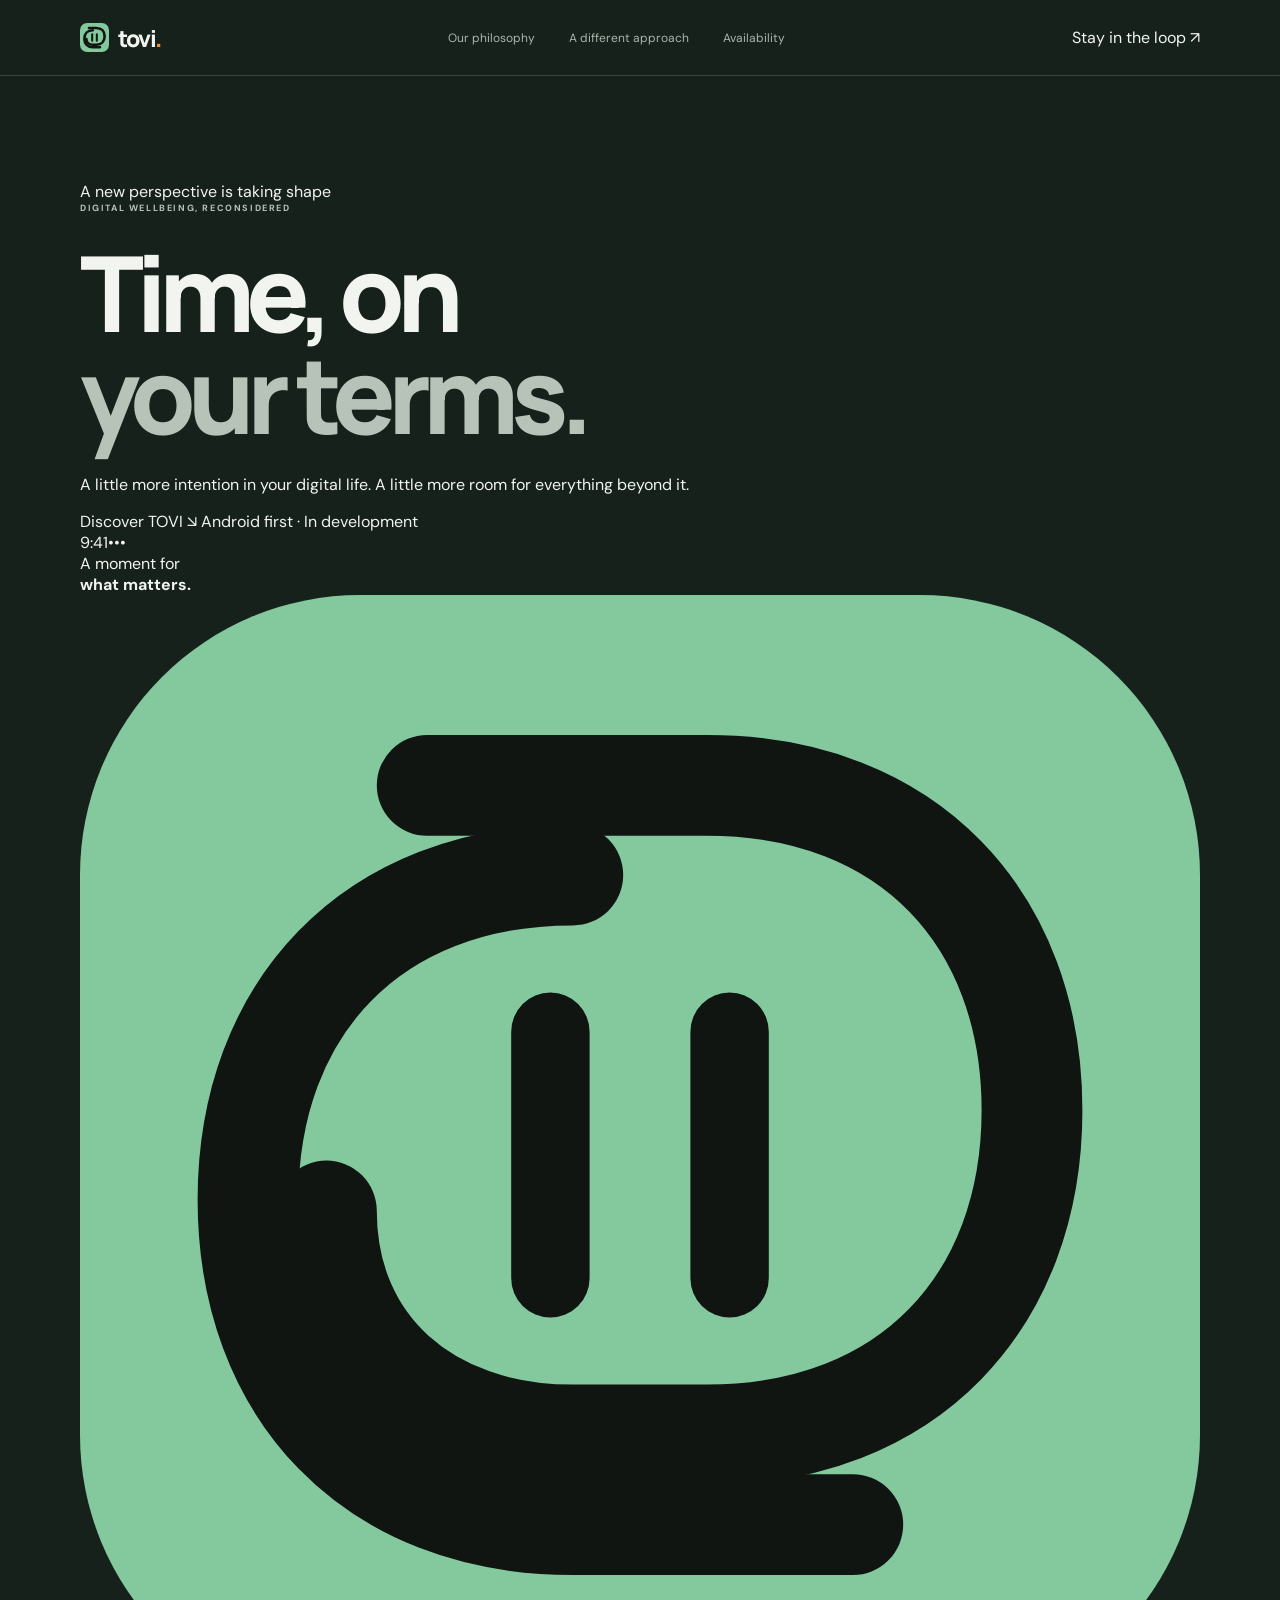
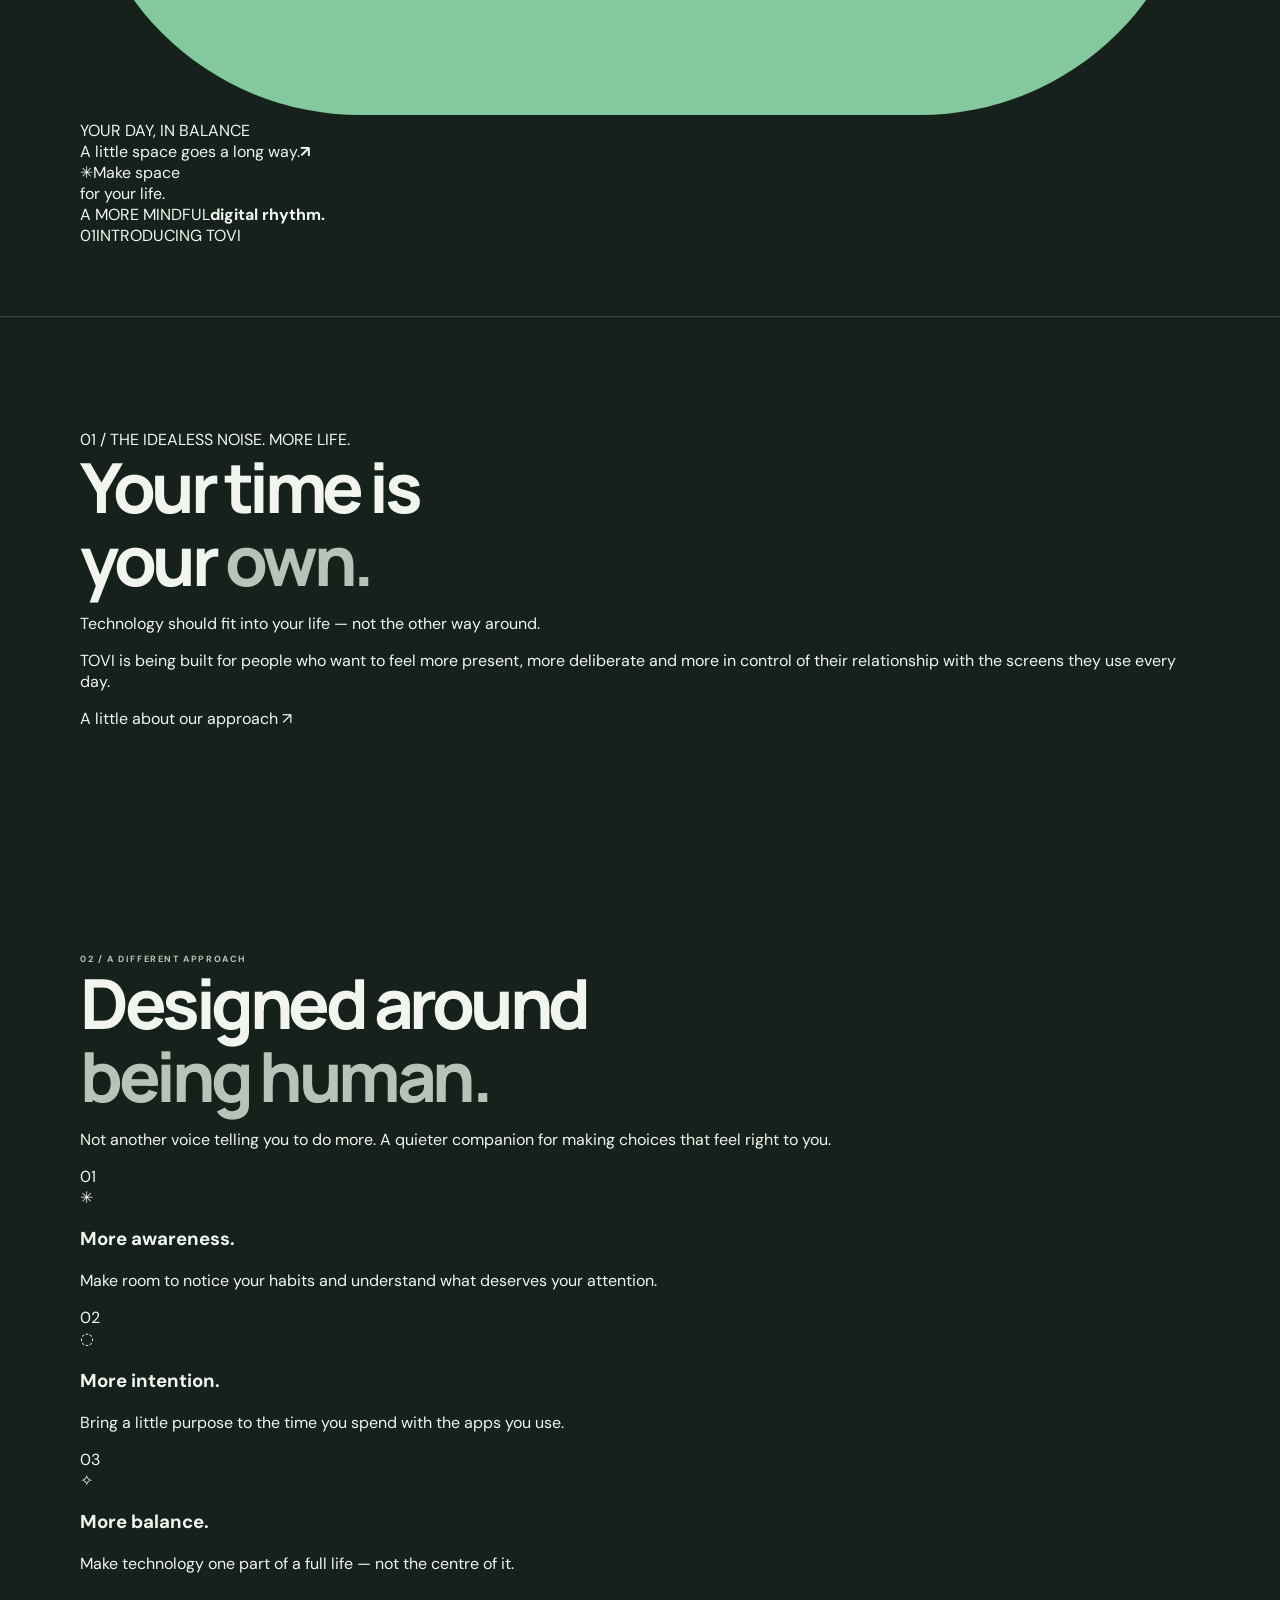
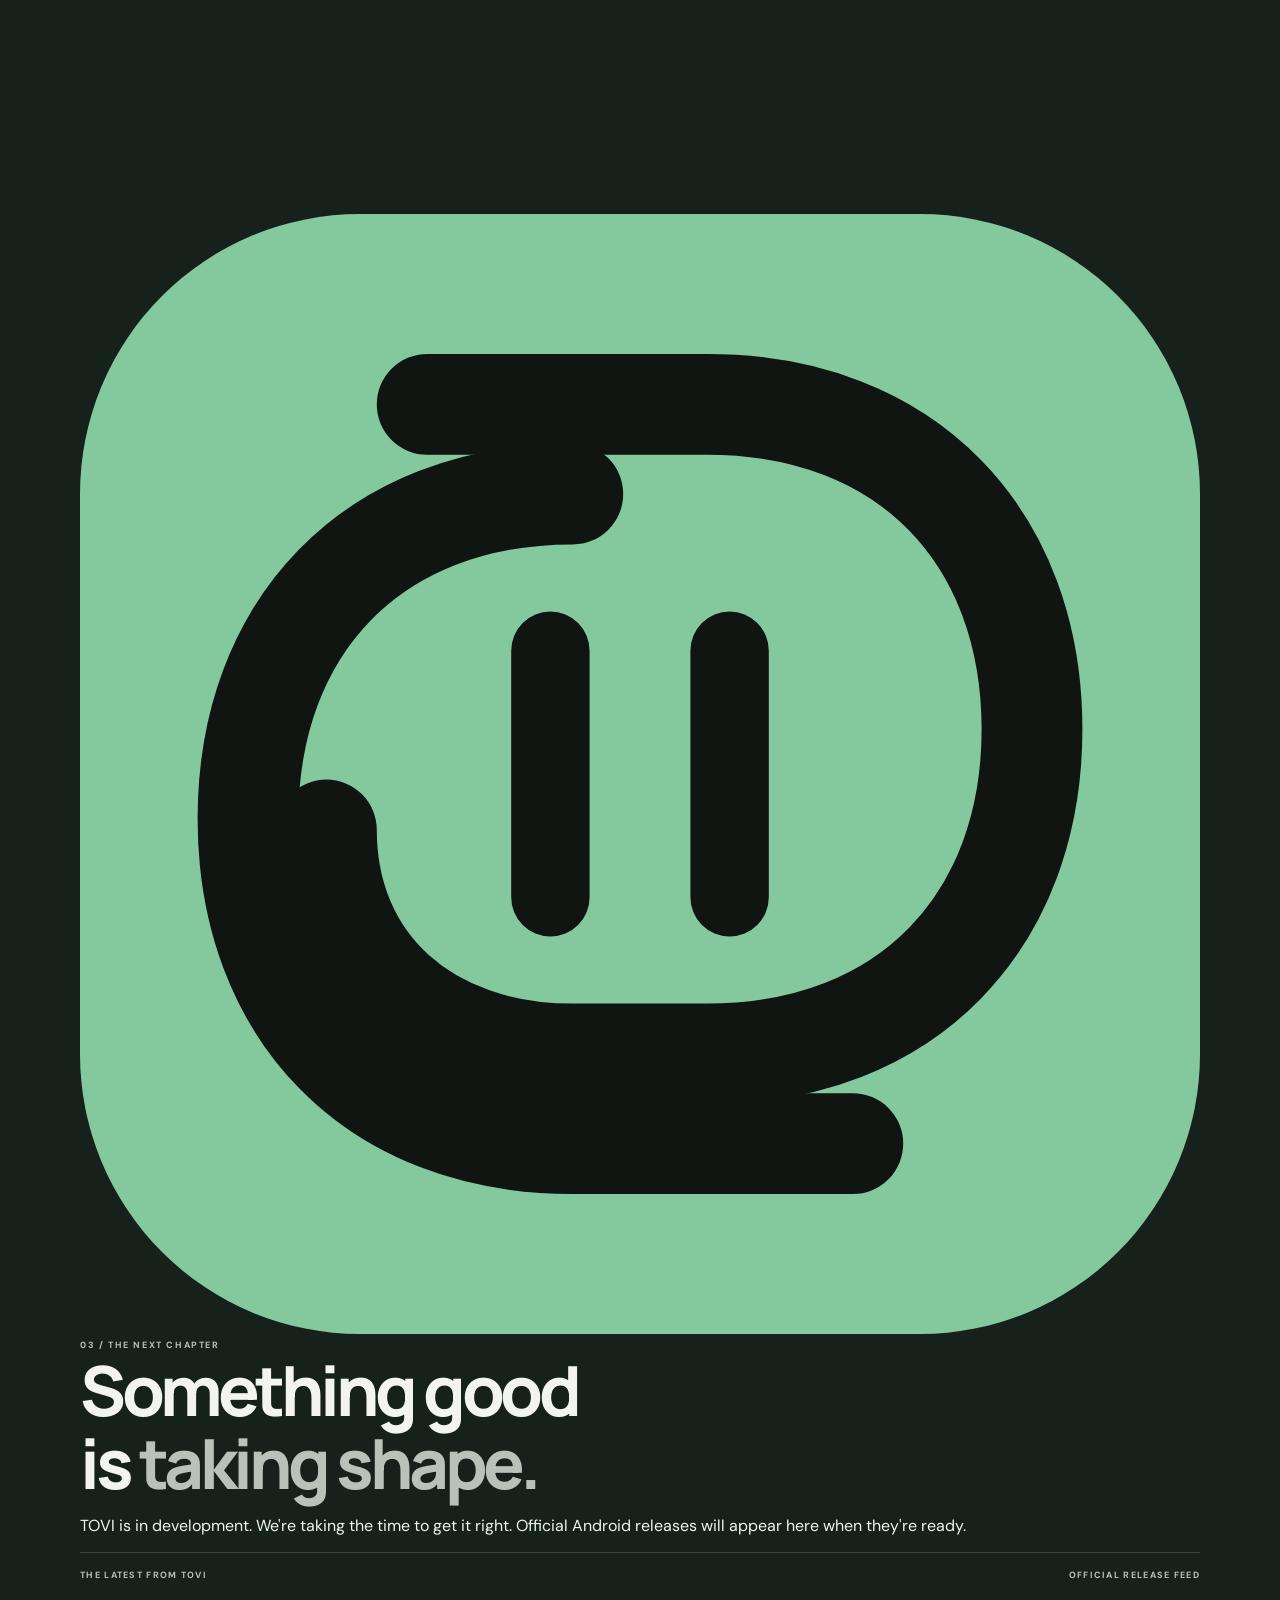
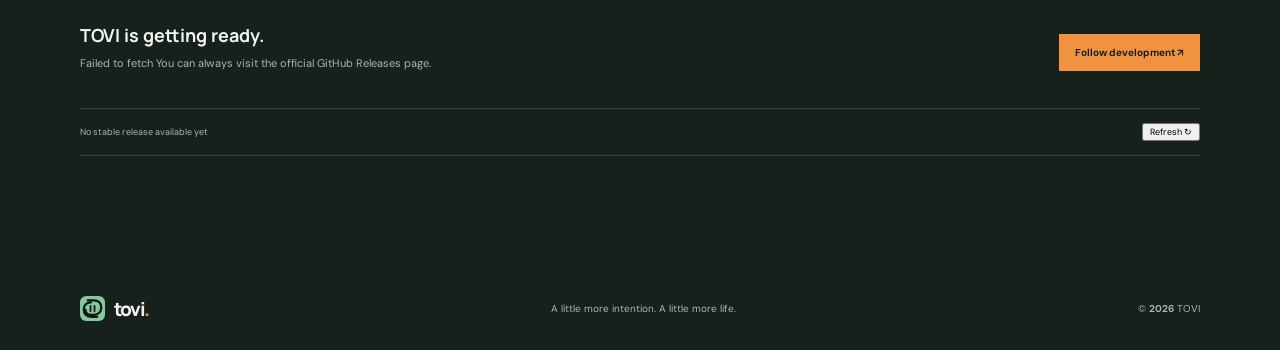
==== commit def06b9a: "Replace public homepage with a discreet TOVI launch page" ====
--- a/index.html
+++ b/index.html
@@ -3,8 +3,8 @@
 <head>
 <meta charset="utf-8">
 <meta name="viewport" content="width=device-width, initial-scale=1">
-<meta name="theme-color" content="#17211B">
-<meta name="description" content="TOVI helps you use your phone with more intention. Time, on your terms.">
+<meta name="theme-color" content="#f4f5ef">
+<meta name="description" content="TOVI is a more thoughtful way to spend your time with technology. Time, on your terms.">
 <title>TOVI — Time, on your terms.</title>
 <link rel="icon" href="./assets/tovi-mark.svg" type="image/svg+xml">
 <link rel="preconnect" href="https://fonts.googleapis.com">
@@ -17,159 +17,91 @@
 <header class="site-header">
   <a class="brand" href="#top" aria-label="TOVI home"><img src="./assets/tovi-mark.svg" alt=""><span>tovi<span class="brand-dot">.</span></span></a>
   <nav id="nav" aria-label="Main navigation">
-    <a href="#features">What it does</a>
-    <a href="#the-mark">The mark</a>
-    <a href="#ecosystem">Beyond the app</a>
-    <a href="#principles">Our approach</a>
-    <a href="#download">Downloads</a>
+    <a href="#philosophy">Our philosophy</a>
+    <a href="#about">A different approach</a>
+    <a href="#availability">Availability</a>
   </nav>
+  <a class="header-cta" href="#availability">Stay in the loop <span>↗</span></a>
   <button class="menu" type="button" aria-label="Open navigation" aria-expanded="false">Menu</button>
 </header>
 
 <main id="top">
   <section class="hero">
-    <div class="hero-mark"><img src="./assets/tovi-mark.svg" alt="TOVI symbol"></div>
-    <p class="eyebrow">A MORE INTENTIONAL WAY TO USE YOUR PHONE</p>
-    <h1>Time, on<br><em>your terms.</em></h1>
-    <div class="hero-bottom">
-      <p>TOVI helps you make deliberate choices about the apps that compete for your attention — without guilt, noise or judgement.</p>
-      <a class="text-cta" href="#features">Get to know TOVI <span>↓</span></a>
+    <div class="hero-copy">
+      <div class="status"><span class="status-dot"></span> A new perspective is taking shape</div>
+      <p class="eyebrow">DIGITAL WELLBEING, RECONSIDERED</p>
+      <h1>Time, on<br><em>your terms.</em></h1>
+      <p class="hero-description">A little more intention in your digital life. A little more room for everything beyond it.</p>
+      <div class="hero-actions">
+        <a class="primary-button" href="#philosophy">Discover TOVI <span>↘</span></a>
+        <span class="hero-note">Android first · In development</span>
+      </div>
+    </div>
+    <div class="hero-art" aria-label="Abstract TOVI product illustration">
+      <div class="art-orbit orbit-one"></div><div class="art-orbit orbit-two"></div>
+      <div class="art-glow"></div>
+      <div class="phone">
+        <div class="phone-top"><span>9:41</span><span class="phone-camera"></span><span>•••</span></div>
+        <div class="phone-content">
+          <div class="phone-greeting">A moment for<br><strong>what matters.</strong></div>
+          <div class="phone-symbol"><img src="./assets/tovi-mark.svg" alt=""></div>
+          <div class="quiet-card"><span class="quiet-label">YOUR DAY, IN BALANCE</span><div class="quiet-line"><i></i><i></i><i></i><i></i><i></i><i></i><i></i><i></i><i></i><i></i><i></i><i></i></div><div class="quiet-foot"><span>A little space goes a long way.</span><b>↗</b></div></div>
+          <div class="phone-bottom"><span></span><span></span><span></span></div>
+        </div>
+      </div>
+      <div class="art-caption caption-left"><span class="caption-mark">✳</span><span>Make space<br>for your life.</span></div>
+      <div class="art-caption caption-right"><span class="caption-small">A MORE MINDFUL</span><strong>digital rhythm.</strong></div>
+    </div>
+    <div class="hero-index"><span>01</span><span class="index-line"></span><span>INTRODUCING TOVI</span></div>
+  </section>
+
+  <section class="manifesto section" id="philosophy">
+    <div class="section-kicker"><span>01 / THE IDEA</span><span>LESS NOISE. MORE LIFE.</span></div>
+    <div class="manifesto-grid">
+      <h2>Your time is<br>your <em>own.</em></h2>
+      <div class="manifesto-copy"><p class="lead">Technology should fit into your life — not the other way around.</p><p>TOVI is being built for people who want to feel more present, more deliberate and more in control of their relationship with the screens they use every day.</p><a class="inline-link" href="#about">A little about our approach <span>↗</span></a></div>
     </div>
   </section>
 
-  <section class="features section" id="features">
-    <div class="section-heading">
-      <p class="eyebrow">01 / WHAT IT DOES</p>
-      <h2>Make room for<br><em>what matters.</em></h2>
-      <p class="section-intro">Seven connected ideas for a healthier relationship with your screen. These features are in development; details may evolve as they are built and tested.</p>
+  <section class="approach section" id="about">
+    <div class="approach-head">
+      <p class="eyebrow">02 / A DIFFERENT APPROACH</p>
+      <h2>Designed around<br><em>being human.</em></h2>
+      <p>Not another voice telling you to do more. A quieter companion for making choices that feel right to you.</p>
     </div>
-    <div class="feature-list">
-      <article class="feature-row">
-        <span class="feature-number">01</span>
-        <h3>Purposeful Sessions</h3>
-        <p>Decide what you came to do and how long you want to spend. When time is up, take a moment to choose whether to finish, extend or leave.</p>
-        <span class="feature-category">INTENTION</span>
+    <div class="values">
+      <article class="value">
+        <span class="value-number">01</span><div class="value-symbol symbol-sun">✳</div>
+        <h3>More awareness.</h3><p>Make room to notice your habits and understand what deserves your attention.</p>
       </article>
-      <article class="feature-row">
-        <span class="feature-number">02</span>
-        <h3>TOVI Time Wallet</h3>
-        <p>One daily allowance shared across the apps you select. Your time comes from the same pool, instead of separate limits that quietly add up.</p>
-        <span class="feature-category">TIME</span>
+      <article class="value">
+        <span class="value-number">02</span><div class="value-symbol symbol-circle">◌</div>
+        <h3>More intention.</h3><p>Bring a little purpose to the time you spend with the apps you use.</p>
       </article>
-      <article class="feature-row">
-        <span class="feature-number">03</span>
-        <h3>Scroll Interruption</h3>
-        <p>Gentle, configurable check-ins during long sessions. TOVI doesn't need to read what's on your screen to help you pause.</p>
-        <span class="feature-category">AWARENESS</span>
-      </article>
-      <article class="feature-row">
-        <span class="feature-number">04</span>
-        <h3>Personal Return Cues</h3>
-        <p>Leave yourself a reminder in your own words, alongside a list of things you'd rather give your attention to.</p>
-        <span class="feature-category">YOUR VOICE</span>
-      </article>
-      <article class="feature-row">
-        <span class="feature-number">05</span>
-        <h3>Adaptive Protection</h3>
-        <p>Choose Gentle, Balanced or Strict boundaries. Use schedules, a considered cool-down and an emergency bypass when needed.</p>
-        <span class="feature-category">CONTROL</span>
-      </article>
-      <article class="feature-row">
-        <span class="feature-number">06</span>
-        <h3>Insights</h3>
-        <p>Understand when you use apps, which intentions help you stay on track and what patterns are changing — with one useful suggestion, not a wall of charts.</p>
-        <span class="feature-category">UNDERSTANDING</span>
-      </article>
-      <article class="feature-row">
-        <span class="feature-number">07</span>
-        <h3>Protection Health</h3>
-        <p>See whether permissions are enabled and monitoring is responsive. TOVI will be honest about interruptions instead of promising perfect tracking.</p>
-        <span class="feature-category">TRANSPARENCY</span>
+      <article class="value">
+        <span class="value-number">03</span><div class="value-symbol symbol-spark">✧</div>
+        <h3>More balance.</h3><p>Make technology one part of a full life — not the centre of it.</p>
       </article>
     </div>
   </section>
 
-  <section class="logo-story section" id="the-mark">
-    <div class="logo-story-visual">
-      <img src="./assets/tovi-mark.svg" alt="The TOVI geometric symbol">
-      <span>MORE THAN A SYMBOL. A REMINDER.</span>
+  <section class="closing section" id="availability">
+    <div class="closing-mark"><img src="./assets/tovi-mark.svg" alt=""></div>
+    <p class="eyebrow">03 / THE NEXT CHAPTER</p>
+    <h2>Something good<br>is <em>taking shape.</em></h2>
+    <p class="closing-copy">TOVI is in development. We're taking the time to get it right. Official Android releases will appear here when they're ready.</p>
+    <div class="release-panel">
+      <div class="release-heading"><span>THE LATEST FROM TOVI</span><span class="release-live"><i></i> OFFICIAL RELEASE FEED</span></div>
+      <div class="release-content"><div class="release-text"><h3 id="release-title">TOVI is getting ready.</h3><p id="release-description">The first official release will appear here when it's ready.</p><div id="release-meta"></div></div><div id="release-action" class="release-action"><a class="release-link" href="https://github.com/iy367-ux/TOVI/releases" target="_blank" rel="noopener">Follow development ↗</a></div></div>
+      <div class="release-footer"><span id="release-status-text">Waiting for the first official release</span><button id="refresh-releases" type="button">Refresh ↻</button></div>
     </div>
-    <div class="logo-story-copy">
-      <p class="eyebrow">02 / THE MEANING BEHIND THE MARK</p>
-      <h2>A mark with<br><em>a meaning.</em></h2>
-      <p class="logo-story-intro">The TOVI symbol represents a more intentional relationship with time and technology. Its connected forms reflect three ideas at the heart of a healthier relationship with your screen.</p>
-      <div class="logo-meaning-list">
-        <article><span>01</span><div><h3>Balance</h3><p>Two connected, opposing forms represent balance between technology and everyday life.</p></div></article>
-        <article><span>02</span><div><h3>Focus</h3><p>The central structure represents bringing your attention back to what matters.</p></div></article>
-        <article><span>03</span><div><h3>Control</h3><p>One continuous, connected shape represents ownership of your time and choices.</p></div></article>
-      </div>
-    </div>
-  </section>
-
-  <section class="principles section" id="principles">
-    <p class="eyebrow">03 / OUR APPROACH</p>
-    <h2>Helpful, never<br><em>heavy-handed.</em></h2>
-    <div class="principle-list">
-      <article><h3>Your data stays yours.</h3><p>Designed around on-device use. TOVI does not need to read messages, photos, screen text or keystrokes.</p></article>
-      <article><h3>No guilt. No games.</h3><p>No shame-driven streaks, coins, social feeds or constant notifications. Your time is not a score.</p></article>
-      <article><h3>Honest about limits.</h3><p>Android can interrupt background services. TOVI will show uncertainty rather than promise unbreakable blocking or perfect tracking.</p></article>
-    </div>
-    <p class="platform-note">Android first. iOS is a future consideration, subject to Apple's Screen Time capabilities.</p>
-  </section>
-
-
-  <section class="ecosystem section" id="ecosystem">
-    <p class="eyebrow">04 / THE TOVI ECOSYSTEM</p>
-    <div class="ecosystem-heading"><h2>More room to<br><em>make it yours.</em></h2><p>TOVI is growing beyond the phone app. Thoughtful tools for browsing, personalisation and younger users are part of the longer-term vision.</p></div>
-    <div class="ecosystem-grid">
-      <article class="ecosystem-card browser-card">
-        <div class="ecosystem-card-meta"><span>01 / BROWSER COMPANION</span><span class="planned-tag">PLANNED</span></div>
-        <div class="browser-preview" aria-hidden="true"><div class="browser-frame"><div class="browser-chrome"><i></i><i></i><i></i><span>New tab · TOVI</span></div><div class="browser-inner"><div class="browser-mark">t<span>•</span></div><strong>Your space.<br><em>Your pace.</em></strong><div class="browser-search">Search or enter a website <b>⌕</b></div><div class="browser-icons"><i></i><i></i><i></i><i></i></div><small>MAKE YOUR NEW TAB YOURS</small></div></div></div>
-        <h3>TOVI for your browser</h3><p>A browser extension and customisable new-tab experience that brings TOVI's thoughtful approach to your desktop.</p>
-        <ul><li>Custom layouts, shortcuts and useful widgets</li><li>Personalise the look and feel of your new tab</li><li>Optional community-made themes</li><li>Future website-time tools, designed with care</li></ul>
-        <p class="ecosystem-footnote">In development. Not available to install yet.</p>
-      </article>
-      <article class="ecosystem-card themes-card">
-        <div class="ecosystem-card-meta"><span>02 / PERSONALISATION</span><span class="planned-tag">PLANNED</span></div>
-        <div class="themes-preview" aria-hidden="true"><div class="theme-tile theme-one"></div><div class="theme-tile theme-two"></div><div class="theme-tile theme-three"></div><div class="theme-caption"><b>Your TOVI, your way.</b><span>Community-made · Personal styles</span></div></div>
-        <h3>Community themes</h3><p>Make TOVI feel like yours. Explore community creations, share your own themes and customise the details.</p>
-        <ul><li>Community-created theme packs</li><li>Import, export and share themes</li><li>Custom colours and interface details</li><li>Clear permissions and safe defaults</li></ul>
-        <p class="ecosystem-footnote">The theme system is being designed. No public theme store yet.</p>
-      </article>
-      <article class="ecosystem-card kids-card">
-        <div class="ecosystem-card-meta"><span>03 / A PLAYFUL SPACE</span><span class="planned-tag">PLANNED</span></div>
-        <div class="kids-preview" aria-hidden="true"><span class="kids-spark">✳</span><div class="kids-headline">A brighter<br><b>little space.</b></div><div class="kids-chips"><span>Learn</span><span>Play</span><span>Explore</span></div><span class="kids-orbit">✦　✳　✦</span></div>
-        <h3>TOVI Kids Mode</h3><p>A distinct, friendlier experience where healthy digital habits feel positive, encouraging and age-appropriate.</p>
-        <ul><li>A colourful, playful visual language</li><li>Simple routines and gentle guidance</li><li>Parent-guided settings and boundaries</li><li>Experiences designed with age in mind</li></ul>
-        <p class="ecosystem-footnote">A future experience. Not available yet.</p>
-      </article>
-    </div>
-    <p class="ecosystem-disclaimer">These are planned parts of the TOVI ecosystem, not released products. Designs, features and availability may change during development.</p>
-  </section>
-
-  <section class="download section" id="download">
-    <p class="eyebrow">05 / GET TOVI</p>
-    <div class="download-heading">
-      <h2>Coming into<br><em>focus.</em></h2>
-      <p>The Android app is in development. Official builds will be published here when they're ready.</p>
-    </div>
-    <a class="uneed-badge" href="https://www.uneed.best/tool/tovi" target="_blank" rel="noopener"><img src="https://www.uneed.best/EMBED3.png" alt="Launching Soon on Uneed"></a>
-    <div class="release-panel">
-      <div class="release-heading"><span>OFFICIAL ANDROID RELEASES</span><button id="refresh-releases" type="button">Refresh ↻</button></div>
-      <div class="release-content">
-        <div class="release-text"><h3 id="release-title">Checking releases…</h3><p id="release-description">Connecting to GitHub.</p><div id="release-meta"></div></div>
-        <div id="release-action" class="release-action"></div>
-      </div>
-      <div class="release-footer"><span id="release-status-text">Connecting to the official release feed</span><a href="https://github.com/iy367-ux/TOVI/releases" target="_blank" rel="noopener">All releases ↗</a></div>
-    </div>
-    <div class="archive"><h3>Previous releases</h3><div id="release-history-list"><p>Release history will appear here when a build is published.</p></div></div>
   </section>
 </main>
 
 <footer>
   <a class="brand" href="#top"><img src="./assets/tovi-mark.svg" alt=""><span>tovi<span class="brand-dot">.</span></span></a>
-  <span>© <b id="year"></b> TOVI</span>
-  <a href="https://github.com/iy367-ux/TOVI" target="_blank" rel="noopener">GitHub ↗</a>
+  <span class="footer-line">A little more intention. A little more life.</span>
+  <span class="copyright">© <b id="year"></b> TOVI</span>
 </footer>
 </body>
 </html>
--- a/assets/css/style.css
+++ b/assets/css/style.css
@@ -1,25 +1,237 @@
-:root{color-scheme:dark;--bg:#101512;--bg2:#151e19;--panel:#1b2821;--panel2:#202e26;--ink:#f1f3ed;--muted:#a2aea4;--soft:#c7d0c8;--green:#83c99d;--green-dim:#547e63;--line:rgba(230,239,231,.12);--display:Manrope,system-ui,sans-serif;--body:"DM Sans",system-ui,sans-serif;--wrap:1160px}
-*{box-sizing:border-box}html{scroll-behavior:smooth;scroll-padding-top:90px}body{margin:0;background:var(--bg);color:var(--ink);font-family:var(--body);-webkit-font-smoothing:antialiased}a{color:inherit;text-decoration:none}button{font:inherit}img{max-width:100%;display:block}.header{height:78px;padding:0 max(6.5%,calc((100% - 1280px)/2));display:flex;align-items:center;justify-content:space-between;border-bottom:1px solid var(--line);position:sticky;top:0;z-index:20;background:rgba(16,21,18,.9);backdrop-filter:blur(18px)}.logo{display:flex;align-items:center;gap:10px;font:800 24px var(--display);letter-spacing:-1.4px}.logo img{width:31px;height:31px}.logo>span>span{color:var(--green)}nav{display:flex;align-items:center;gap:36px;font-size:12px;color:#c2cbc4}nav a{transition:color .2s}nav a:hover{color:var(--green)}.nav-download{border:1px solid rgba(131,201,157,.55);padding:11px 16px;color:var(--ink);font-weight:700}.nav-download span{color:var(--green);margin-left:10px}.menu{display:none}
-.hero{width:min(var(--wrap),87%);margin:auto;min-height:690px;padding:65px 0 0;display:grid;grid-template-columns:1fr 1fr;gap:5%;align-items:center;position:relative}.hero-copy{padding:35px 0 90px;position:relative;z-index:2}.eyebrow{font-size:9px;letter-spacing:1.8px;color:var(--green);font-weight:700;display:flex;align-items:center;gap:10px;margin:0 0 22px}.eyebrow-dot{width:7px;height:7px;border-radius:50%;background:var(--green);box-shadow:0 0 14px rgba(131,201,157,.55)}.hero h1{font:800 clamp(64px,7.2vw,96px)/.99 var(--display);letter-spacing:-6px;margin:0 0 26px}.hero h1 em,.section h2 em,.closing h2 em,.intro-band h2 em,.principles h2 em{font-style:normal;color:var(--green)}.intro{font-size:15px;line-height:1.85;color:var(--muted);max-width:430px;margin:0}.hero-actions{display:flex;align-items:center;gap:28px;margin-top:32px}.button{display:inline-flex;align-items:center;gap:24px;padding:14px 19px;font-size:12px;font-weight:700;transition:transform .2s,background .2s}.button:hover{transform:translateY(-2px)}.button-primary{background:var(--green);color:#101b14}.button-primary span{font-size:16px}.text-link{font-size:11px;color:var(--soft)}.text-link span{color:var(--green);margin-left:6px}.hero-note{display:flex;align-items:center;gap:10px;margin-top:54px;color:#829087;font-size:11px}.note-mark{color:var(--green);font-size:19px}.hero-visual{height:565px;position:relative;display:flex;align-items:center;justify-content:center;isolation:isolate}.hero-visual:before{content:"";position:absolute;width:410px;height:410px;border-radius:50%;background:radial-gradient(circle,rgba(83,139,101,.2),rgba(83,139,101,0) 68%);z-index:-2}.visual-orbit{position:absolute;border:1px solid rgba(131,201,157,.12);border-radius:50%;transform:rotate(-22deg)}.orbit-one{width:470px;height:280px}.orbit-two{width:520px;height:350px;transform:rotate(38deg)}.device{position:relative;width:255px;height:515px;border:7px solid #344239;border-radius:36px;background:#f1f2eb;color:#18231c;padding:12px 15px 13px;box-shadow:0 34px 85px rgba(0,0,0,.48),0 0 0 1px rgba(255,255,255,.15);z-index:1;overflow:hidden}.device:before{content:"";position:absolute;top:7px;left:50%;transform:translateX(-50%);width:68px;height:16px;background:#18231c;border-radius:12px;z-index:3}.device-top{display:flex;justify-content:space-between;font-size:8px;font-weight:700;padding:4px 2px 14px}.device-status{letter-spacing:2px}.device-brand{display:flex;align-items:center;gap:7px;font:800 14px var(--display)}.device-brand img{width:22px;height:22px;border-radius:6px}.device-brand i{font:500 9px var(--body);color:#78837a;margin-left:auto}.device-greeting{margin:24px 0 17px}.device-greeting small{font-size:7px;letter-spacing:1.4px;color:#6f7c71;font-weight:700}.device-greeting h2{font:800 33px/.98 var(--display);letter-spacing:-1.8px;margin:7px 0}.device-greeting h2 em{font-style:normal;color:#4e8c62}.usage-card{background:#e2e9df;border-radius:13px;padding:13px 13px 11px}.usage-heading,.usage-foot{display:flex;justify-content:space-between;align-items:center;font-size:8px;color:#667469}.usage-heading{font-weight:700}.live-dot{color:#4e8c62;font-size:7px}.usage-number{font:800 37px var(--display);letter-spacing:-2px;margin:7px 0 8px}.usage-number span{font:600 10px var(--body);letter-spacing:0;color:#758177}.usage-track{height:5px;border-radius:8px;background:#c6d2c5;overflow:hidden}.usage-track i{display:block;width:30%;height:100%;background:#4e9563;border-radius:8px}.usage-foot{margin-top:7px;font-size:7px}.device-apps{margin-top:17px}.apps-head{display:flex;justify-content:space-between;align-items:center;font-size:9px}.apps-head span{color:#568563;font-size:7px}.app-row{display:flex;align-items:center;gap:9px;margin-top:10px;font-size:9px}.app-row>b{margin-left:auto;font-size:8px;color:#667469}.app-icon{width:27px;height:27px;border-radius:8px;display:grid;place-items:center;font-style:normal;font-size:12px}.app-video{background:#f5d9d4;color:#b94f45}.app-social{background:#f2dfd1;color:#ad714e}.device-bottom{position:absolute;bottom:13px;left:25px;right:25px;display:flex;justify-content:space-around}.device-bottom span{width:17px;height:4px;border-radius:5px;background:#c6d0c5}.device-bottom .bottom-active{background:#548e63;width:24px}.float-card{position:absolute;z-index:3;display:flex;align-items:center;gap:10px;padding:11px 13px;background:#202e26;border:1px solid rgba(207,230,210,.17);box-shadow:0 15px 35px rgba(0,0,0,.25);min-width:190px}.float-card>div{display:grid;gap:3px}.float-card b{font-size:9px}.float-card small{font-size:8px;color:#9daaa0}.float-icon{width:30px;height:30px;display:grid;place-items:center;background:rgba(131,201,157,.13);color:var(--green);font-size:17px}.float-left{left:-12px;top:145px}.float-right{right:-20px;bottom:105px}.pause-icon{font-size:12px}.visual-caption{position:absolute;bottom:10px;right:5px;font-size:8px;letter-spacing:1.3px;color:#748178;text-transform:uppercase}.hero-bottom{grid-column:1/-1;display:flex;justify-content:space-between;border-top:1px solid var(--line);padding:17px 0;font-size:8px;letter-spacing:1.5px;color:#77857a}.hero-bottom a span{color:var(--green);margin-left:8px}
-.intro-band{background:#1b2821;padding:100px max(6.5%,calc((100% - 1160px)/2));display:grid;grid-template-columns:.45fr 1.55fr;gap:7%}.section-index{font-size:9px;color:var(--green);letter-spacing:1.4px;font-weight:700;white-space:nowrap}.section-index span{color:#8d9a90}.intro-band-copy{max-width:850px}.eyebrow-light{color:#a8d8b4}.intro-band h2,.principles h2{font:750 clamp(38px,5vw,62px)/1.12 var(--display);letter-spacing:-3px;margin:0}.intro-band-copy>p:last-child{font-size:14px;line-height:1.9;color:#aab6ac;max-width:640px;margin:25px 0 0}
-.section{padding:105px max(6.5%,calc((100% - 1160px)/2))}.section-heading{display:flex;justify-content:space-between;align-items:end;gap:40px;margin:26px 0 55px}.section h2,.privacy h2{font:750 clamp(42px,5.2vw,64px)/1.08 var(--display);letter-spacing:-3.4px;margin:0}.section-heading>p{max-width:320px;color:var(--muted);font-size:13px;line-height:1.85;margin:0 0 5px}.feature-grid{display:grid;grid-template-columns:1fr 1fr;gap:17px}.feature{background:#18221c;border:1px solid var(--line);min-height:350px;padding:28px;display:flex;flex-direction:column;justify-content:space-between;overflow:hidden;position:relative}.feature-large{grid-column:1/-1;display:grid;grid-template-columns:.85fr 1.15fr;align-items:center;min-height:330px}.feature-copy{position:relative;z-index:2;max-width:380px}.feature-number{font-size:8px;letter-spacing:1.5px;color:var(--green);font-weight:700}.feature h3{font:750 clamp(26px,3vw,38px)/1.1 var(--display);letter-spacing:-1.5px;margin:18px 0 12px}.feature p{font-size:12px;line-height:1.85;color:var(--muted);margin:0;max-width:340px}.feature-art{display:flex;align-items:center;justify-content:center;min-height:190px;position:relative}.mini-window{width:min(100%,350px);padding:22px;background:#e7ece4;color:#1a2a20;border-radius:3px;box-shadow:0 22px 50px rgba(0,0,0,.24);transform:rotate(2deg)}.mini-window-top{display:flex;justify-content:space-between;color:#708074;font-size:8px;letter-spacing:1.2px;font-weight:700}.big-time{font:800 52px var(--display);letter-spacing:-3px;margin:15px 0 8px}.big-time small{font:600 11px var(--body);letter-spacing:0;color:#6c796e}.slider-line{height:6px;background:#cbd6ca;border-radius:6px}.slider-line i{display:block;width:52%;height:100%;background:#589368;border-radius:6px}.range-labels{display:flex;justify-content:space-between;color:#849087;font-size:8px;margin-top:8px}.mini-rule{height:1px;background:#cdd6cb;margin:18px 0 13px}.mini-setting{display:flex;justify-content:space-between;font-size:10px;color:#657367}.mini-setting b{color:#1c2c21}.mini-setting b span{color:#5a936a;margin-left:8px}.feature:not(.feature-large) .feature-copy{max-width:330px}.chart-art{margin-top:20px;background:#e7ece4;color:#1a2a20;padding:18px 20px 14px;display:block;min-height:160px}.chart-top{display:flex;justify-content:space-between;font-size:8px;color:#6f7d71;letter-spacing:1px}.chart-top b{color:#1a2a20;letter-spacing:0}.chart-bars{height:85px;display:flex;align-items:end;gap:10px;padding:0 5px;border-bottom:1px solid #cbd5ca;margin-top:10px}.chart-bars i{height:var(--h);flex:1;background:#a4c6aa;border-radius:4px 4px 0 0}.chart-bars .today-bar{background:#548e63}.chart-days{display:flex;justify-content:space-around;color:#758276;font-size:7px;padding-top:6px}.chart-summary{display:flex;justify-content:space-between;align-items:center;margin-top:12px;font-size:8px;color:#728074}.chart-summary b{font:700 13px var(--display);color:#1a2a20}.chart-summary small{font:500 8px var(--body);color:#728074}.feature-dark{background:#21352a}.feature-dark .feature-art{min-height:180px}.breath-ring{width:160px;height:160px;border-radius:50%;border:1px solid rgba(131,201,157,.3);display:grid;place-items:center;box-shadow:0 0 0 18px rgba(131,201,157,.04),0 0 0 38px rgba(131,201,157,.025)}.breath-core{width:112px;height:112px;border-radius:50%;background:rgba(131,201,157,.12);border:1px solid rgba(131,201,157,.35);display:grid;place-content:center;text-align:center;gap:3px}.breath-core span{font-size:7px;letter-spacing:1.5px;color:#a8d8b4}.breath-core b{font:700 25px var(--display)}.pause-label{position:absolute;bottom:2px;font-size:7px;letter-spacing:1.5px;color:#a8d8b4}.feature-footnote{font-size:9px;color:#87958a;line-height:1.7;margin:18px 0 0}.feature-footnote span{color:var(--green);font-size:8px;margin-right:6px}
-.principles{background:#1b2821;padding:105px max(6.5%,calc((100% - 1160px)/2))}.principles-inner{display:grid;grid-template-columns:.45fr 1fr .9fr;gap:7%}.principles-main .eyebrow{margin-bottom:25px}.principles-main>p:not(.eyebrow){font-size:13px;line-height:1.9;color:#aab6ac;max-width:410px;margin:22px 0}.light-link{display:inline-block;font-size:11px;border-bottom:1px solid var(--green);padding:10px 0;margin-top:8px}.light-link span{color:var(--green);margin-left:8px}.principle-list{padding-top:38px}.principle-list>div{display:grid;grid-template-columns:35px 1fr;gap:15px;padding:18px 0;border-bottom:1px solid var(--line)}.principle-list>div:first-child{border-top:1px solid var(--line)}.principle-list>div>span{font-size:9px;color:var(--green);padding-top:3px}.principle-list b{font:700 14px var(--display)}.principle-list p{font-size:10px;line-height:1.7;color:var(--muted);margin:6px 0 0}
-.privacy-layout{display:grid;grid-template-columns:1fr 1fr;gap:12%;margin-top:28px}.privacy-copy>p{font-size:13px;line-height:1.9;color:var(--muted);margin:0}.privacy-copy ul{list-style:none;padding:0;margin:24px 0}.privacy-copy li{display:flex;gap:12px;align-items:flex-start;padding:10px 0;border-bottom:1px solid var(--line);font-size:11px;color:#d1d9d1}.privacy-copy li span{color:var(--green);font-weight:700}.privacy-caveat{font-size:10px!important;color:#829087!important;border-left:2px solid var(--green);padding-left:14px}
-.download{background:#151e19}.download-head{display:flex;align-items:end;justify-content:space-between;gap:30px;margin:26px 0 42px}.download-head>p{max-width:300px;color:var(--muted);font-size:12px;line-height:1.85;margin:0 0 5px}.release-box{background:#1d2a22;padding:24px 28px;border:1px solid var(--line)}.release-top,.release-bottom{display:flex;align-items:center;justify-content:space-between}.release-top>span{font-size:8px;letter-spacing:1.4px;color:var(--green);font-weight:700}.release-top>span i{display:inline-block;width:6px;height:6px;background:var(--green);border-radius:50%;margin-right:8px}.release-top button{border:0;background:none;color:var(--green);font-size:10px;cursor:pointer}.release-top button:disabled{opacity:.5}.release-content{display:flex;align-items:center;gap:18px;padding:28px 0}.release-symbol{width:52px;height:52px;background:var(--green);display:grid;place-items:center;flex:none}.release-symbol img{width:34px;height:34px}.release-text{flex:1;min-width:0}.release-text h3{font:700 19px var(--display);margin:0 0 7px}.release-text p{font-size:11px;color:var(--muted);margin:0;line-height:1.6}.release-text #release-meta{font-size:9px;color:#9aa79d;margin-top:10px;display:flex;gap:14px;flex-wrap:wrap}.release-action{flex:none}.download-button{display:inline-block;background:var(--green);color:#102017;padding:13px 16px;font-size:10px;font-weight:700}.release-bottom{border-top:1px solid var(--line);padding-top:15px;font-size:9px;color:#8e9b91;gap:15px}.release-bottom a{color:var(--green)}.archive{margin-top:34px}.archive h3{font:700 14px var(--display)}.archive>div{border-top:1px solid var(--line)}.history-item{display:flex;justify-content:space-between;gap:15px;padding:15px 0;border-bottom:1px solid var(--line);font-size:10px}.history-item small{display:block;color:#8e9b91;margin-top:5px}.history-item a{color:var(--green);white-space:nowrap}.archive p,.fine-print{font-size:10px;color:#89968d;line-height:1.7}.fine-print{margin-top:20px}
-.closing{text-align:center;padding:105px 20px 115px}.closing-mark{width:46px;height:46px;margin:0 auto 26px;border-radius:12px}.closing .eyebrow{justify-content:center}.closing h2{font:800 clamp(58px,8vw,84px)/.98 var(--display);letter-spacing:-5px;margin:18px 0 25px}.closing>a{display:inline-block;border-bottom:1px solid var(--green);padding:12px 0;font-size:11px;font-weight:700}.closing>a span{color:var(--green);margin-left:8px}footer{border-top:1px solid var(--line);padding:24px max(6.5%,calc((100% - 1280px)/2));display:flex;align-items:center;justify-content:space-between;color:#8e9b91;font-size:10px}footer .logo{color:var(--ink);font-size:20px}footer .logo img{width:27px;height:27px}footer>a:last-child:hover{color:var(--green)}
-@media(max-width:900px){.hero{grid-template-columns:1fr 1fr;gap:2%;width:90%}.hero h1{font-size:clamp(58px,8vw,78px);letter-spacing:-4px}.hero-visual{transform:scale(.9)}.float-left{left:-25px}.float-right{right:-30px}.principles-inner{grid-template-columns:.35fr 1fr;gap:6%}.principle-list{grid-column:2;padding-top:0}.intro-band{grid-template-columns:.35fr 1.65fr}}
-@media(max-width:700px){.header{height:68px;padding:0 6%}.menu{display:flex;flex-direction:column;gap:5px;background:none;border:0;padding:10px}.menu span{width:21px;height:2px;background:var(--ink);display:block}nav{display:none;position:absolute;top:68px;left:0;right:0;padding:20px 6% 24px;background:#101512;border-bottom:1px solid var(--line);flex-direction:column;align-items:stretch;gap:0}nav.open{display:flex}nav a{padding:13px 0;border-bottom:1px solid var(--line)}nav .nav-download{margin-top:12px;padding:12px 14px;text-align:center;border:1px solid rgba(131,201,157,.5)}.hero{width:88%;grid-template-columns:1fr;padding-top:48px;gap:0}.hero-copy{padding:10px 0 0}.hero h1{font-size:clamp(62px,14vw,86px);letter-spacing:-4.5px}.hero-note{margin-top:28px}.hero-visual{height:500px;transform:none;margin-top:5px}.device{width:235px;height:475px}.float-left{left:-4px;top:115px}.float-right{right:-6px;bottom:75px}.visual-caption{bottom:0;right:0}.hero-bottom{margin-top:0}.intro-band{padding:72px 7%;grid-template-columns:1fr;gap:26px}.intro-band h2{font-size:clamp(36px,9vw,50px);letter-spacing:-2px}.section{padding:78px 7%}.section-heading,.download-head{display:block}.section-heading>p,.download-head>p{margin-top:18px}.section-heading{margin-bottom:34px}.section h2,.privacy h2{font-size:clamp(42px,10vw,54px);letter-spacing:-2.5px}.feature-grid{grid-template-columns:1fr}.feature-large{grid-column:auto;display:flex;min-height:490px;align-items:stretch}.feature{min-height:410px;padding:24px}.feature-large .feature-art{min-height:210px}.feature:not(.feature-large) .feature-art{margin-top:20px}.feature-dark{min-height:420px}.principles{padding:78px 7%}.principles-inner{grid-template-columns:1fr;gap:30px}.principle-list{grid-column:auto;padding-top:0}.principles h2{font-size:52px}.privacy-layout{grid-template-columns:1fr;gap:28px}.download-head{margin-bottom:30px}.release-box{padding:20px 16px}.release-content{flex-wrap:wrap;align-items:flex-start}.release-text{min-width:calc(100% - 75px)}.release-action{margin-left:70px}.release-bottom{align-items:flex-start;flex-direction:column}.closing{padding:80px 16px 90px}footer{padding:22px 6%}}
-@media(max-width:390px){.hero h1{font-size:59px}.hero-actions{gap:18px;flex-wrap:wrap}.hero-visual{height:470px}.device{width:218px;height:455px}.float-card{min-width:165px;padding:9px}.float-card b{font-size:8px}.float-card small{font-size:7px}.float-left{left:-8px}.float-right{right:-9px}.feature{padding:20px}}
-@media(prefers-reduced-motion:no-preference){.hero-copy>*{animation:rise .7s both}.hero-copy>*:nth-child(2){animation-delay:.08s}.hero-copy>*:nth-child(3){animation-delay:.16s}.hero-copy>*:nth-child(4){animation-delay:.24s}.hero-visual{animation:rise .9s .1s both}.breath-ring{animation:breathe 5s ease-in-out infinite}.device{animation:device-float 7s ease-in-out infinite}}
-@keyframes rise{from{opacity:0;transform:translateY(18px)}to{opacity:1;transform:translateY(0)}}@keyframes breathe{0%,100%{transform:scale(.96)}50%{transform:scale(1.04)}}@keyframes device-float{0%,100%{transform:translateY(0) rotate(-1deg)}50%{transform:translateY(-9px) rotate(1deg)}}
-@media(prefers-reduced-motion:reduce){html{scroll-behavior:auto}*,*::before,*::after{animation:none!important;transition:none!important}}
-
-/* Complete TOVI feature map */
-.full-experience{background:#121a15}.full-heading{display:flex;justify-content:space-between;align-items:end;gap:40px;margin:26px 0 42px}.full-heading>p{max-width:340px;color:var(--muted);font-size:13px;line-height:1.9;margin:0 0 5px}.experience-grid{display:grid;grid-template-columns:repeat(3,minmax(0,1fr));gap:14px}.experience-card{background:#1a251e;border:1px solid var(--line);padding:25px;min-height:330px;display:flex;flex-direction:column;align-items:flex-start}.experience-card-featured{background:#1e3025;border-color:rgba(131,201,157,.3)}.experience-card-top{width:100%;display:flex;justify-content:space-between;align-items:center;gap:8px;font-size:8px;letter-spacing:1.1px;color:#a5b2a7;font-weight:700}.feature-state{font-size:7px;letter-spacing:.8px;padding:6px 8px;border:1px solid var(--line);white-space:nowrap}.state-live{color:var(--green);border-color:rgba(131,201,157,.3)}.state-planned{color:#aab5ac}.state-mixed{color:#d5bd8c;border-color:rgba(213,189,140,.25)}.experience-icon{width:40px;height:40px;display:grid;place-items:center;background:rgba(131,201,157,.1);color:var(--green);font-size:22px;margin:26px 0 16px}.experience-card h3{font:750 21px/1.2 var(--display);letter-spacing:-.7px;margin:0 0 10px}.experience-card>p{font-size:11px;line-height:1.8;color:var(--muted);margin:0 0 17px}.experience-card ul{list-style:none;padding:0;margin:auto 0 0;width:100%}.experience-card li{position:relative;padding:9px 0 9px 15px;border-top:1px solid rgba(230,239,231,.08);font-size:10px;line-height:1.55;color:#c5cec6}.experience-card li:before{content:"";position:absolute;left:0;top:15px;width:5px;height:5px;border-radius:50%;background:var(--green-dim)}.experience-card li:last-child{padding-bottom:0}.full-experience .feature-footnote{margin-top:22px}
-@media(max-width:900px){.experience-grid{grid-template-columns:repeat(2,minmax(0,1fr))}}
-@media(max-width:700px){.full-heading{display:block}.full-heading>p{margin-top:18px}.experience-grid{grid-template-columns:1fr}.experience-card{min-height:0;padding:23px}.experience-card ul{margin-top:8px}}
-
-/* TOVI ecosystem: browser, community themes and Kids Mode */
-.ecosystem{background:#151e19}.ecosystem-heading{display:flex;justify-content:space-between;align-items:end;gap:40px;margin:26px 0 42px}.ecosystem-heading>p{max-width:360px;color:var(--muted);font-size:13px;line-height:1.9;margin:0 0 5px}.ecosystem-grid{display:grid;grid-template-columns:repeat(3,minmax(0,1fr));gap:14px}.ecosystem-card{background:#1c2921;border:1px solid var(--line);padding:24px;display:flex;flex-direction:column;min-width:0}.ecosystem-card-top{display:flex;justify-content:space-between;align-items:center;gap:8px;font-size:8px;letter-spacing:1.1px;color:#a5b2a7;font-weight:700}.ecosystem-card h3{font:750 21px/1.2 var(--display);letter-spacing:-.7px;margin:22px 0 9px}.ecosystem-card>p:not(.ecosystem-note){font-size:11px;line-height:1.8;color:var(--muted);margin:0 0 15px}.ecosystem-card ul{list-style:none;padding:0;margin:0}.ecosystem-card li{position:relative;padding:9px 0 9px 15px;border-top:1px solid rgba(230,239,231,.08);font-size:10px;line-height:1.55;color:#c5cec6}.ecosystem-card li:before{content:"";position:absolute;left:0;top:15px;width:5px;height:5px;border-radius:50%;background:var(--green-dim)}.ecosystem-note{font-size:9px;line-height:1.6;color:#a9b6aa;border-top:1px solid var(--line);padding-top:13px;margin:17px 0 0}.ecosystem-art{min-height:220px;display:grid;place-items:center;margin:18px 0 4px;background:#202f26;overflow:hidden}.browser-window{width:88%;background:#e9eee7;color:#1c2a20;box-shadow:0 15px 35px #0003;transform:rotate(-2deg)}.browser-bar{height:25px;background:#dce4da;display:flex;align-items:center;gap:5px;padding:0 9px}.browser-bar i{width:5px;height:5px;border-radius:50%;background:#a2b0a2}.browser-bar span{font:8px var(--body);color:#758276;margin-left:8px}.browser-content{padding:16px 18px 14px;text-align:center}.browser-content>img{width:24px;height:24px}.browser-content>b{display:block;font:800 23px/1.05 var(--display);letter-spacing:-1px;margin:7px 0 13px}.browser-content em{color:#548e63}.browser-search{height:27px;border:1px solid #cbd5ca;border-radius:20px;text-align:left;padding:7px 10px;font-size:7px;color:#7b887c}.browser-search span{float:right;color:#548e63}.browser-shortcuts{display:flex;justify-content:center;gap:13px;margin:13px}.browser-shortcuts i{width:17px;height:17px;border-radius:5px;background:#b9d1bb}.browser-shortcuts i:nth-child(2){background:#e4c5a9}.browser-shortcuts i:nth-child(3){background:#c5c9e0}.browser-shortcuts i:nth-child(4){background:#d7c8a3}.browser-content small{font-size:6px;letter-spacing:1px;color:#728074}.theme-preview{height:220px;margin:18px 0 4px;background:#e8eee5;display:flex;align-items:center;justify-content:center;gap:10px;position:relative;overflow:hidden}.theme-swatch{width:42px;height:70px;border-radius:22px;transform:rotate(-12deg);box-shadow:0 8px 15px #0002}.theme-forest{background:linear-gradient(150deg,#243c2e,#85b18d)}.theme-dusk{background:linear-gradient(150deg,#3a3b5b,#c4a1ba);transform:rotate(5deg) translateY(-10px)}.theme-sand{background:linear-gradient(150deg,#d9b78c,#f2e5c8);transform:rotate(15deg)}.theme-preview-copy{position:absolute;bottom:14px;left:16px;display:grid;gap:3px;color:#26372a}.theme-preview-copy b{font:700 12px var(--display)}.theme-preview-copy span{font-size:7px;color:#718071}.kids-preview{height:220px;margin:18px 0 4px;background:#f4dcae;position:relative;overflow:hidden;display:flex;flex-direction:column;align-items:center;justify-content:center;color:#57442f}.kids-sun{position:absolute;top:13px;right:24px;width:43px;height:43px;border-radius:50%;display:grid;place-items:center;background:#f2a45f;color:white;font-size:20px;box-shadow:0 0 0 10px #f2a45f22}.kids-title{text-align:center;font:700 23px/1.05 var(--display);letter-spacing:-1px}.kids-title b{color:#c16d48}.kids-pills{display:flex;gap:7px;margin-top:13px}.kids-pills span{padding:6px 10px;border-radius:20px;background:#fff8e8;font-size:8px;font-weight:700;color:#755b40}.kids-stars{margin-top:10px;color:#c27a4d;font-size:12px}.ecosystem-themes{background:#202b25}.ecosystem-kids{background:#292a24}.ecosystem-kids .ecosystem-card-top{color:#d9c9a7}.ecosystem-kids .feature-state{color:#d9c9a7;border-color:#d9c9a755}
-@media(max-width:900px){.ecosystem-grid{grid-template-columns:repeat(2,minmax(0,1fr))}.ecosystem-kids{grid-column:1/-1}}
-@media(max-width:700px){.ecosystem-heading{display:block}.ecosystem-heading>p{margin-top:18px}.ecosystem-grid{grid-template-columns:1fr}.ecosystem-kids{grid-column:auto}.ecosystem-card{padding:22px}}
+:root {
+  --forest: #17211B;
+  --forest-soft: #202C24;
+  --sage: #526B59;
+  --sage-light: #B7C2B8;
+  --orange: #F0923F;
+  --paper: #F2F4EF;
+  --muted: #AAB5AC;
+  --line: rgba(242,244,239,.16);
+  --display: "Manrope", sans-serif;
+  --body: "DM Sans", sans-serif;
+}
+* { box-sizing: border-box; }
+html { scroll-behavior: smooth; scroll-padding-top: 88px; }
+body { margin: 0; background: var(--forest); color: var(--paper); font-family: var(--body); -webkit-font-smoothing: antialiased; }
+a { color: inherit; text-decoration: none; }
+button { font: inherit; }
+.site-header { height: 76px; padding: 0 7%; display: flex; align-items: center; justify-content: space-between; border-bottom: 1px solid var(--line); }
+.brand { display: inline-flex; align-items: center; gap: 9px; font: 800 23px var(--display); letter-spacing: -1.4px; }
+.brand img { width: 29px; height: 29px; }
+.brand-dot { color: var(--orange); }
+nav { display: flex; align-items: center; gap: 34px; font-size: 12px; color: var(--muted); }
+nav a:hover, footer>a:last-child:hover { color: var(--paper); }
+.menu { display: none; border: 0; background: none; color: var(--paper); cursor: pointer; }
+.hero { min-height: 660px; padding: 105px 12% 70px; display: flex; flex-direction: column; justify-content: center; position: relative; border-bottom: 1px solid var(--line); }
+.hero-mark { position: absolute; right: 14%; top: 50%; transform: translateY(-50%); width: 170px; height: 170px; display: grid; place-items: center; opacity: .88; }
+.hero-mark img { width: 100%; height: 100%; object-fit: contain; }
+.eyebrow { margin: 0; color: var(--sage-light); font-size: 9px; line-height: 1.5; font-weight: 700; letter-spacing: 1.6px; }
+.hero h1 { margin: 25px 0 28px; max-width: 780px; font: 800 clamp(68px,9vw,116px)/.98 var(--display); letter-spacing: -.075em; position: relative; z-index: 1; }
+h1 em, h2 em { color: var(--sage-light); font-style: normal; }
+.hero-bottom { display: flex; align-items: end; gap: 60px; max-width: 670px; }
+.hero-bottom p { max-width: 420px; margin: 0; color: var(--muted); font-size: 14px; line-height: 1.85; }
+.text-cta { flex: none; padding-bottom: 7px; border-bottom: 1px solid var(--orange); font-size: 11px; font-weight: 700; }
+.text-cta span { color: var(--orange); margin-left: 12px; }
+.section { padding: 112px 12%; }
+.features { background: var(--forest-soft); }
+.section-heading { display: grid; grid-template-columns: 1fr 1.2fr; column-gap: 8%; align-items: end; margin-bottom: 55px; }
+.section-heading .eyebrow { grid-column: 1/-1; margin-bottom: 28px; }
+.section h2 { margin: 0; font: 750 clamp(46px,6vw,72px)/1.06 var(--display); letter-spacing: -.065em; }
+.section-intro { max-width: 350px; margin: 0 0 5px; color: var(--muted); font-size: 13px; line-height: 1.85; }
+.feature-list { border-top: 1px solid var(--line); }
+.feature-row { display: grid; grid-template-columns: 48px minmax(190px,.8fr) 1.4fr 100px; gap: 22px; align-items: baseline; padding: 25px 0; border-bottom: 1px solid var(--line); }
+.feature-number { color: var(--orange); font-size: 10px; font-variant-numeric: tabular-nums; }
+.feature-row h3 { margin: 0; font: 700 17px var(--display); letter-spacing: -.3px; }
+.feature-row p { margin: 0; max-width: 520px; color: var(--muted); font-size: 12px; line-height: 1.8; }
+.feature-category { justify-self: end; color: var(--sage-light); font-size: 8px; letter-spacing: 1.1px; }
+.principles { background: var(--forest); }
+.principles h2 { margin: 28px 0 48px; }
+.principle-list { display: grid; grid-template-columns: repeat(3,1fr); border-top: 1px solid var(--line); border-bottom: 1px solid var(--line); }
+.principle-list article { padding: 25px 26px 27px 0; }
+.principle-list article+article { border-left: 1px solid var(--line); padding-left: 26px; }
+.principle-list h3 { margin: 0 0 12px; font: 700 16px var(--display); }
+.principle-list p { margin: 0; color: var(--muted); font-size: 12px; line-height: 1.85; }
+.platform-note { margin: 22px 0 0; color: var(--muted); font-size: 10px; line-height: 1.7; }
+.download { background: var(--forest-soft); }
+.download-heading { display: flex; justify-content: space-between; align-items: end; gap: 30px; margin: 28px 0 35px; }
+.download-heading p { max-width: 300px; margin: 0 0 6px; color: var(--muted); font-size: 13px; line-height: 1.8; }
+.uneed-badge { display: inline-flex; margin: 0 0 30px; }
+.uneed-badge img { display: block; width: 250px; max-width: 100%; height: auto; }
+.release-panel { border-top: 1px solid var(--line); border-bottom: 1px solid var(--line); }
+.release-heading, .release-footer { display: flex; justify-content: space-between; align-items: center; }
+.release-heading { padding: 16px 0; }
+.release-heading>span { color: var(--sage-light); font-size: 9px; font-weight: 700; letter-spacing: 1.3px; }
+.release-heading button { border: 0; padding: 4px 0; background: none; color: var(--muted); font-size: 10px; cursor: pointer; }
+.release-heading button:hover { color: var(--paper); }
+.release-content { display: flex; justify-content: space-between; align-items: center; gap: 24px; padding: 26px 0; }
+.release-text { min-width: 0; }
+.release-text h3 { margin: 0 0 7px; font: 700 18px var(--display); }
+.release-text p { margin: 0; color: var(--muted); font-size: 11px; line-height: 1.7; }
+.release-text #release-meta { display: flex; flex-wrap: wrap; gap: 13px; margin-top: 9px; color: var(--muted); font-size: 9px; }
+.release-action { flex: none; }
+.download-button { display: inline-block; padding: 12px 16px; background: var(--orange); color: var(--forest); font-size: 10px; font-weight: 700; }
+.release-footer { padding: 14px 0; border-top: 1px solid var(--line); color: var(--muted); font-size: 9px; }
+.release-footer a { color: var(--sage-light); }
+.archive { margin-top: 32px; }
+.archive h3 { margin: 0 0 13px; font: 700 14px var(--display); }
+.archive>div { border-top: 1px solid var(--line); }
+.archive p { color: var(--muted); font-size: 10px; }
+.history-item { display: flex; justify-content: space-between; gap: 16px; padding: 15px 0; border-bottom: 1px solid var(--line); font-size: 11px; }
+.history-item small { display: block; margin-top: 5px; color: var(--muted); }
+.history-item a { color: var(--sage-light); white-space: nowrap; }
+footer { min-height: 82px; padding: 20px 7%; display: flex; align-items: center; justify-content: space-between; color: var(--muted); font-size: 10px; }
+footer .brand { color: var(--paper); font-size: 19px; }
+footer .brand img { width: 25px; height: 25px; }
+a:focus-visible, button:focus-visible { outline: 2px solid var(--orange); outline-offset: 4px; }
+@media (max-width: 800px) {
+  .hero { min-height: 600px; padding: 90px 8% 60px; }
+  .hero-mark { right: 8%; width: 120px; height: 120px; opacity: .35; }
+  .section { padding: 85px 8%; }
+  .feature-row { grid-template-columns: 34px 1fr 90px; gap: 14px; }
+  .feature-row p { grid-column: 2/4; }
+  .section-heading { grid-template-columns: 1fr; gap: 20px; }
+  .section-heading .eyebrow { margin-bottom: 8px; }
+  .section-intro { max-width: 500px; }
+}
+@media (max-width: 560px) {
+  .site-header { height: 68px; padding: 0 6%; }
+  .menu { display: block; font-size: 11px; }
+  nav { display: none; position: absolute; z-index: 5; top: 67px; left: 0; right: 0; padding: 22px 7%; background: var(--forest-soft); border-bottom: 1px solid var(--line); flex-direction: column; align-items: flex-start; gap: 20px; }
+  nav.open { display: flex; }
+  .hero { min-height: 590px; padding: 75px 7% 55px; }
+  .hero-mark { top: 25%; right: 8%; width: 90px; height: 90px; }
+  .hero h1 { font-size: clamp(64px,14vw,86px); letter-spacing: -.07em; }
+  .hero-bottom { display: block; }
+  .hero-bottom p { font-size: 13px; }
+  .text-cta { display: inline-block; margin-top: 25px; }
+  .section { padding: 76px 7%; }
+  .section h2 { font-size: 48px; }
+  .section-heading { margin-bottom: 35px; }
+  .feature-row { grid-template-columns: 28px 1fr; gap: 10px 13px; padding: 21px 0; }
+  .feature-row h3 { font-size: 16px; }
+  .feature-row p { grid-column: 2; font-size: 11px; }
+  .feature-category { grid-column: 2; justify-self: start; font-size: 8px; }
+  .principle-list { grid-template-columns: 1fr; }
+  .principle-list article, .principle-list article+article { padding: 20px 0; border-left: 0; }
+  .principle-list article+article { border-top: 1px solid var(--line); }
+  .download-heading { display: block; }
+  .download-heading p { margin-top: 18px; }
+  .release-content { align-items: flex-start; flex-direction: column; }
+  .release-footer { gap: 12px; font-size: 8px; }
+  .release-footer a { white-space: nowrap; }
+  .history-item { font-size: 10px; }
+  footer { padding: 18px 6%; gap: 10px; }
+  footer .brand { font-size: 17px; }
+}
+@media (prefers-reduced-motion: reduce) { html { scroll-behavior: auto; } }
+
+.logo-story { display: grid; grid-template-columns: .75fr 1.25fr; gap: 10%; align-items: center; background: var(--forest); }
+.logo-story-visual { display: flex; flex-direction: column; align-items: center; gap: 22px; }
+.logo-story-visual img { width: min(230px, 80%); height: auto; border-radius: 28%; }
+.logo-story-visual>span { color: var(--sage-light); font-size: 8px; font-weight: 700; letter-spacing: 1.4px; text-align: center; }
+.logo-story-copy h2 { margin: 25px 0 18px; font: 750 clamp(46px,6vw,68px)/1.04 var(--display); letter-spacing: -.065em; }
+.logo-story-intro { max-width: 560px; margin: 0 0 28px; color: var(--muted); font-size: 13px; line-height: 1.85; }
+.logo-meaning-list { border-top: 1px solid var(--line); }
+.logo-meaning-list article { display: grid; grid-template-columns: 34px 1fr; gap: 14px; padding: 17px 0; border-bottom: 1px solid var(--line); }
+.logo-meaning-list article>span { padding-top: 3px; color: var(--orange); font-size: 9px; }
+.logo-meaning-list h3 { margin: 0 0 5px; font: 700 15px var(--display); }
+.logo-meaning-list p { margin: 0; color: var(--muted); font-size: 11px; line-height: 1.75; }
+
+@media (max-width: 800px) {
+ .logo-story { grid-template-columns: .55fr 1fr; gap: 7%; }
+ .logo-story-visual img { width: min(180px, 100%); }
+}
+@media (max-width: 560px) {
+ .logo-story { grid-template-columns: 1fr; gap: 36px; }
+ .logo-story-visual { flex-direction: row; justify-content: flex-start; }
+ .logo-story-visual img { width: 92px; }
+ .logo-story-visual>span { text-align: left; }
+ .logo-story-copy h2 { font-size: 48px; }
+}
+
+/* Responsive layout refinements: fluid widths, viewport heights and device shapes */
+:root {
+  --page-gutter: clamp(22px, calc((100vw - 1120px) / 2), 12vw);
+}
+.site-header { padding-inline: var(--page-gutter); }
+.hero, .section { padding-inline: var(--page-gutter); }
+footer { padding-inline: var(--page-gutter); }
+.hero { min-height: clamp(520px, 78svh, 760px); }
+.hero h1 { font-size: clamp(58px, 8.2vw, 116px); }
+.section h2, .logo-story-copy h2 { font-size: clamp(42px, 5.4vw, 72px); }
+.hero-bottom { width: min(100%, 720px); }
+.section-intro, .download-heading p { max-width: 42ch; }
+.feature-row { grid-template-columns: 42px minmax(180px, .85fr) minmax(0, 1.4fr) minmax(82px, auto); }
+.feature-row p, .principle-list p, .logo-story-intro, .logo-meaning-list p { overflow-wrap: anywhere; }
+.release-content, .release-footer, .release-heading { min-width: 0; }
+.release-action, .release-footer a { flex-shrink: 0; }
+img { max-width: 100%; }
+
+@media (min-width: 1500px) {
+  .hero { min-height: min(78svh, 820px); }
+  .hero-mark { width: clamp(170px, 13vw, 230px); height: auto; aspect-ratio: 1; }
+  .feature-row { padding-block: 30px; }
+  .section { padding-block: clamp(112px, 9vw, 150px); }
+}
+
+@media (max-width: 900px) {
+  .feature-row { grid-template-columns: 34px minmax(0, 1fr) minmax(76px, auto); }
+  .feature-row p { grid-column: 2 / 4; }
+  .hero-mark { right: var(--page-gutter); }
+}
+
+@media (max-width: 600px) {
+  .site-header { padding-inline: 22px; }
+  .hero, .section { padding-inline: 22px; }
+  footer { padding-inline: 22px; }
+  .hero { min-height: min(680px, 84svh); min-height: max(500px, min(680px, 84svh)); }
+  .hero h1 { font-size: clamp(54px, 14vw, 78px); }
+  .hero-mark { width: clamp(68px, 19vw, 96px); height: auto; aspect-ratio: 1; top: 24%; }
+  .section h2, .logo-story-copy h2 { font-size: clamp(40px, 11vw, 52px); }
+  .feature-row { grid-template-columns: 26px minmax(0, 1fr); }
+  .feature-row p, .feature-category { grid-column: 2; }
+  .release-heading>span { max-width: 70%; line-height: 1.6; }
+  .release-footer { align-items: flex-start; flex-wrap: wrap; }
+  .release-footer span { min-width: 0; flex: 1 1 180px; }
+  .history-item { min-width: 0; }
+  .history-item > * { min-width: 0; }
+}
+
+@media (max-width: 380px) {
+  .site-header, .hero, .section, footer { padding-inline: 18px; }
+  .brand { font-size: 21px; }
+  .hero { min-height: 510px; }
+  .hero .eyebrow { max-width: 30ch; font-size: 8px; letter-spacing: 1.2px; }
+  .hero h1 { font-size: clamp(49px, 13.8vw, 56px); }
+  .section h2, .logo-story-copy h2 { font-size: 39px; }
+  .feature-row h3 { font-size: 15px; }
+  .download-button { max-width: 100%; white-space: normal; }
+  footer { flex-wrap: wrap; }
+}
+
+@media (max-height: 520px) and (orientation: landscape) {
+  .hero { min-height: 480px; padding-block: 70px 48px; }
+  .hero-mark { width: 90px; height: 90px; }
+  .site-header { height: 62px; }
+  nav { gap: clamp(12px, 2.5vw, 30px); }
+}
+
+@media (orientation: portrait) and (min-width: 601px) and (max-width: 900px) {
+  .hero { min-height: 620px; }
+  .logo-story { grid-template-columns: minmax(150px, .6fr) minmax(0, 1fr); }
+}
+
+@media (hover: none) and (pointer: coarse) {
+  nav a, button, .text-cta, .download-button, .release-footer a { -webkit-tap-highlight-color: transparent; }
+  .menu { min-height: 42px; min-width: 44px; }
+}
+
+@media (prefers-reduced-motion: reduce) {
+  *, *::before, *::after { scroll-behavior: auto !important; animation-duration: .01ms !important; animation-iteration-count: 1 !important; transition-duration: .01ms !important; }
+}
+
+
+/* TOVI ecosystem roadmap */
+.ecosystem-heading{display:flex;align-items:end;justify-content:space-between;gap:36px;margin:24px 0 38px}.ecosystem-heading h2{margin:0}.ecosystem-heading>p{max-width:350px;color:var(--muted);font-size:13px;line-height:1.85;margin:0 0 5px}.ecosystem-grid{display:grid;grid-template-columns:repeat(3,minmax(0,1fr));gap:14px}.ecosystem-card{min-width:0;padding:22px;background:var(--forest-soft);border:1px solid var(--line);display:flex;flex-direction:column}.ecosystem-card-meta{display:flex;justify-content:space-between;align-items:center;gap:8px;color:var(--muted);font-size:8px;font-weight:700;letter-spacing:1px}.planned-tag{border:1px solid rgba(183,194,184,.35);padding:5px 7px;border-radius:2px;color:var(--sage-light);font-size:7px;letter-spacing:.8px}.ecosystem-card h3{font:750 20px/1.2 var(--display);letter-spacing:-.6px;margin:20px 0 8px}.ecosystem-card>p:not(.ecosystem-footnote){font-size:11px;line-height:1.8;color:var(--muted);margin:0 0 14px}.ecosystem-card ul{list-style:none;margin:0;padding:0}.ecosystem-card li{font-size:10px;line-height:1.6;color:var(--paper);padding:9px 0 9px 14px;border-top:1px solid rgba(242,244,239,.09);position:relative}.ecosystem-card li:before{content:"";position:absolute;left:0;top:15px;width:5px;height:5px;border-radius:50%;background:var(--sage-light)}.ecosystem-footnote{font-size:9px;line-height:1.6;color:var(--sage-light);padding-top:13px;margin:17px 0 0;border-top:1px solid var(--line)}.browser-preview,.themes-preview,.kids-preview{height:205px;margin:18px 0 2px;display:flex;align-items:center;justify-content:center;overflow:hidden;position:relative}.browser-preview{background:#dfe8df}.browser-frame{width:88%;background:#f3f5ef;color:#17211b;box-shadow:0 12px 30px #10151235;transform:rotate(-2deg)}.browser-chrome{height:24px;background:#e8ede5;display:flex;align-items:center;gap:5px;padding:0 9px}.browser-chrome i{width:5px;height:5px;border-radius:50%;background:#a5b1a5}.browser-chrome span{font-size:7px;color:#778278;margin-left:7px}.browser-inner{padding:12px 16px 13px;text-align:center}.browser-mark{font:800 18px var(--display);color:#294a35}.browser-mark span{color:#e78d43}.browser-inner strong{display:block;font:800 22px/.98 var(--display);letter-spacing:-1px;margin:5px 0 12px}.browser-inner strong em{color:#63866b}.browser-search{border:1px solid #d3dbd1;border-radius:20px;padding:7px 10px;text-align:left;font-size:7px;color:#778278}.browser-search b{float:right;color:#63866b}.browser-icons{display:flex;justify-content:center;gap:12px;margin:11px}.browser-icons i{width:16px;height:16px;border-radius:5px;background:#b6cbb8}.browser-icons i:nth-child(2){background:#e9c8a8}.browser-icons i:nth-child(3){background:#c6c9dc}.browser-icons i:nth-child(4){background:#d8d1ad}.browser-inner small{font-size:6px;letter-spacing:1px;color:#778278}.themes-preview{background:#e8ece4;gap:10px}.theme-tile{width:43px;height:78px;border-radius:22px;box-shadow:0 8px 15px #17211b25;transform:rotate(-12deg)}.theme-one{background:linear-gradient(145deg,#1e3929,#8eb798)}.theme-two{background:linear-gradient(145deg,#3e405f,#c2a4bb);transform:rotate(4deg) translateY(-9px)}.theme-three{background:linear-gradient(145deg,#c79d72,#f2e4c8);transform:rotate(14deg)}.theme-caption{position:absolute;bottom:12px;left:14px;display:grid;gap:3px;color:#26372a}.theme-caption b{font:700 11px var(--display)}.theme-caption span{font-size:7px;color:#728074}.kids-preview{background:#f3dcae;flex-direction:column;color:#5d4933}.kids-spark{position:absolute;top:13px;right:20px;font-size:27px;color:#d98d55}.kids-headline{text-align:center;font:750 24px/.98 var(--display);letter-spacing:-1px}.kids-headline b{color:#c16d48}.kids-chips{display:flex;gap:7px;margin-top:13px}.kids-chips span{background:#fff8e9;padding:6px 10px;border-radius:20px;font-size:8px;font-weight:700}.kids-orbit{margin-top:10px;color:#c27a4d;font-size:12px}.kids-card{background:#292c26}.kids-card .ecosystem-card-meta{color:#d7c9a9}.kids-card .planned-tag{color:#e0d0aa;border-color:#e0d0aa66}.ecosystem-disclaimer{font-size:9px;line-height:1.7;color:var(--muted);margin:20px 0 0;padding-top:14px;border-top:1px solid var(--line)}
+@media(max-width:900px){.ecosystem-grid{grid-template-columns:repeat(2,minmax(0,1fr))}.kids-card{grid-column:1/-1}}
+@media(max-width:650px){.ecosystem-heading{display:block}.ecosystem-heading>p{margin-top:18px}.ecosystem-grid{grid-template-columns:1fr}.kids-card{grid-column:auto}.ecosystem-card{padding:19px}}
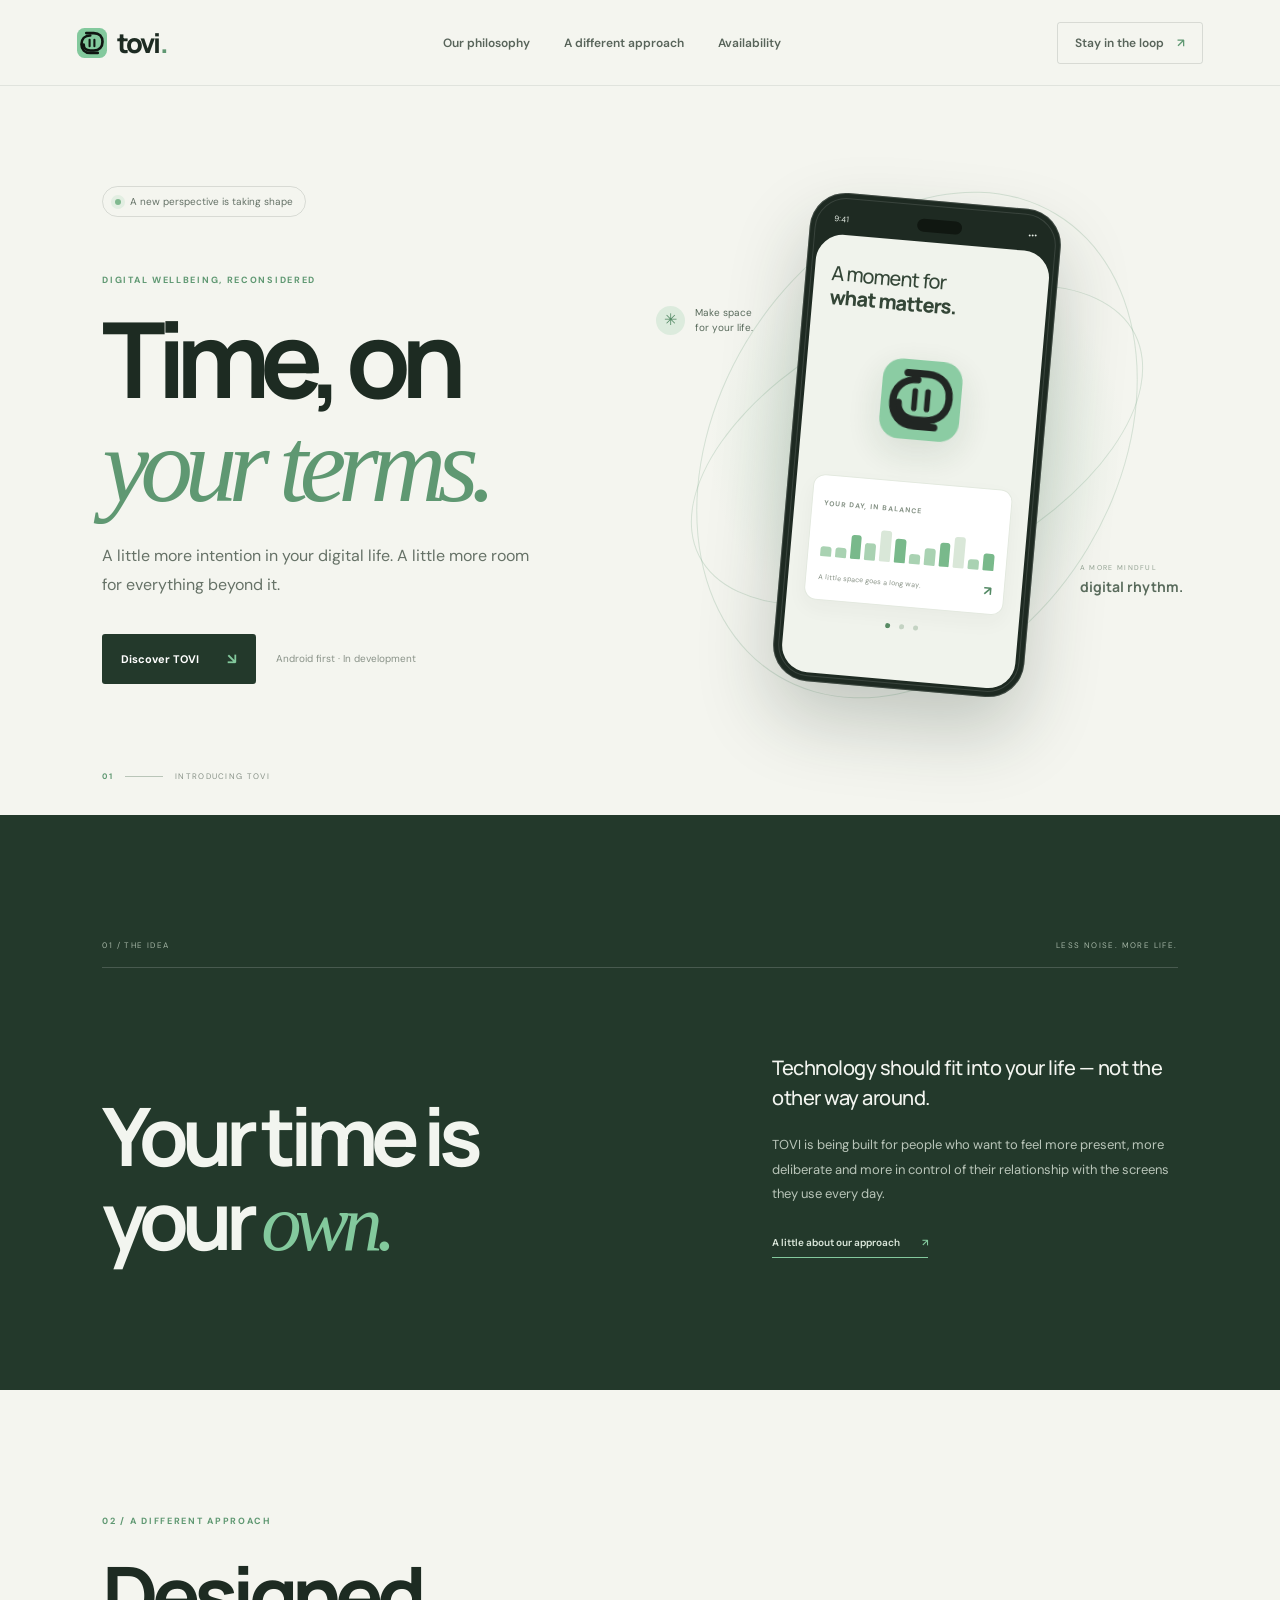
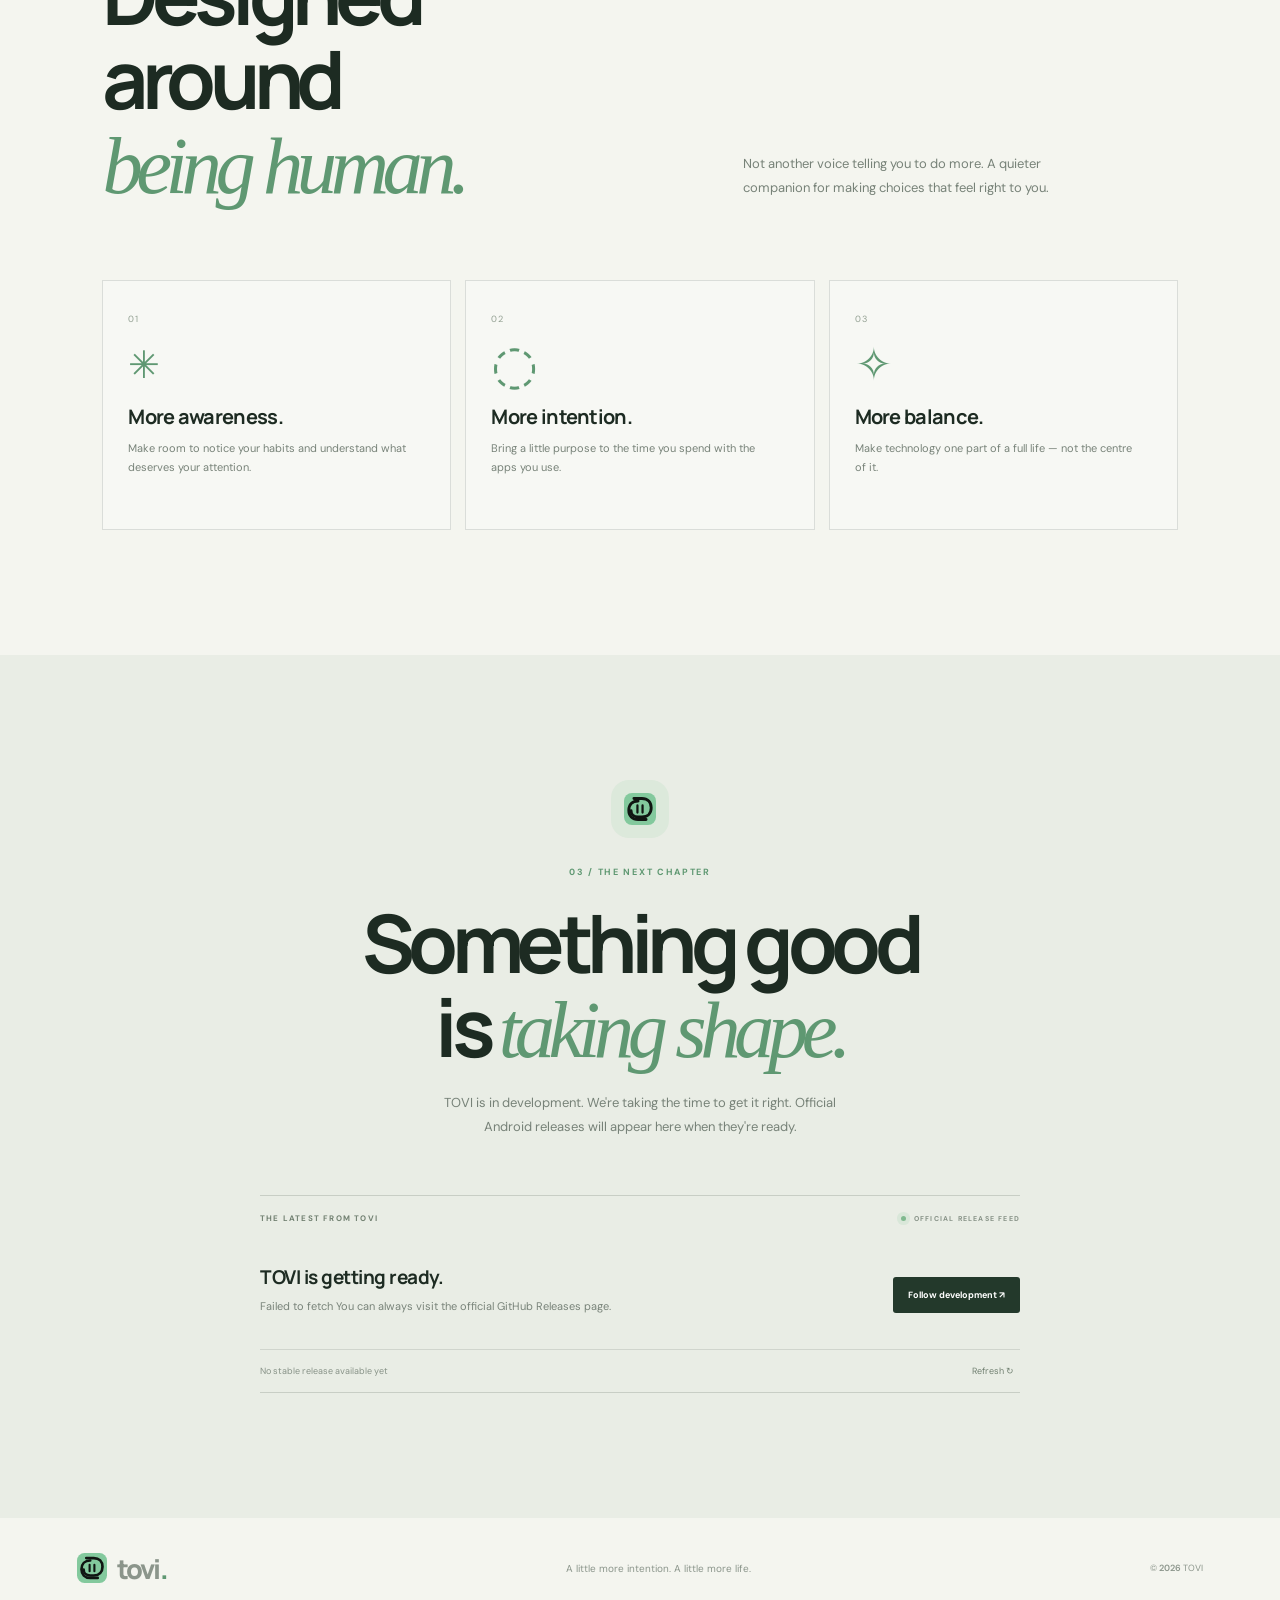
==== commit d53093a8: "Keep the release feed compatible with the minimal homepage" ====
--- a/index.html
+++ b/index.html
@@ -95,6 +95,7 @@
       <div class="release-content"><div class="release-text"><h3 id="release-title">TOVI is getting ready.</h3><p id="release-description">The first official release will appear here when it's ready.</p><div id="release-meta"></div></div><div id="release-action" class="release-action"><a class="release-link" href="https://github.com/iy367-ux/TOVI/releases" target="_blank" rel="noopener">Follow development ↗</a></div></div>
       <div class="release-footer"><span id="release-status-text">Waiting for the first official release</span><button id="refresh-releases" type="button">Refresh ↻</button></div>
     </div>
+    <div id="release-history-list" hidden></div>
   </section>
 </main>
 
--- a/assets/css/style.css
+++ b/assets/css/style.css
@@ -1,237 +1,12 @@
-:root {
-  --forest: #17211B;
-  --forest-soft: #202C24;
-  --sage: #526B59;
-  --sage-light: #B7C2B8;
-  --orange: #F0923F;
-  --paper: #F2F4EF;
-  --muted: #AAB5AC;
-  --line: rgba(242,244,239,.16);
-  --display: "Manrope", sans-serif;
-  --body: "DM Sans", sans-serif;
-}
-* { box-sizing: border-box; }
-html { scroll-behavior: smooth; scroll-padding-top: 88px; }
-body { margin: 0; background: var(--forest); color: var(--paper); font-family: var(--body); -webkit-font-smoothing: antialiased; }
-a { color: inherit; text-decoration: none; }
-button { font: inherit; }
-.site-header { height: 76px; padding: 0 7%; display: flex; align-items: center; justify-content: space-between; border-bottom: 1px solid var(--line); }
-.brand { display: inline-flex; align-items: center; gap: 9px; font: 800 23px var(--display); letter-spacing: -1.4px; }
-.brand img { width: 29px; height: 29px; }
-.brand-dot { color: var(--orange); }
-nav { display: flex; align-items: center; gap: 34px; font-size: 12px; color: var(--muted); }
-nav a:hover, footer>a:last-child:hover { color: var(--paper); }
-.menu { display: none; border: 0; background: none; color: var(--paper); cursor: pointer; }
-.hero { min-height: 660px; padding: 105px 12% 70px; display: flex; flex-direction: column; justify-content: center; position: relative; border-bottom: 1px solid var(--line); }
-.hero-mark { position: absolute; right: 14%; top: 50%; transform: translateY(-50%); width: 170px; height: 170px; display: grid; place-items: center; opacity: .88; }
-.hero-mark img { width: 100%; height: 100%; object-fit: contain; }
-.eyebrow { margin: 0; color: var(--sage-light); font-size: 9px; line-height: 1.5; font-weight: 700; letter-spacing: 1.6px; }
-.hero h1 { margin: 25px 0 28px; max-width: 780px; font: 800 clamp(68px,9vw,116px)/.98 var(--display); letter-spacing: -.075em; position: relative; z-index: 1; }
-h1 em, h2 em { color: var(--sage-light); font-style: normal; }
-.hero-bottom { display: flex; align-items: end; gap: 60px; max-width: 670px; }
-.hero-bottom p { max-width: 420px; margin: 0; color: var(--muted); font-size: 14px; line-height: 1.85; }
-.text-cta { flex: none; padding-bottom: 7px; border-bottom: 1px solid var(--orange); font-size: 11px; font-weight: 700; }
-.text-cta span { color: var(--orange); margin-left: 12px; }
-.section { padding: 112px 12%; }
-.features { background: var(--forest-soft); }
-.section-heading { display: grid; grid-template-columns: 1fr 1.2fr; column-gap: 8%; align-items: end; margin-bottom: 55px; }
-.section-heading .eyebrow { grid-column: 1/-1; margin-bottom: 28px; }
-.section h2 { margin: 0; font: 750 clamp(46px,6vw,72px)/1.06 var(--display); letter-spacing: -.065em; }
-.section-intro { max-width: 350px; margin: 0 0 5px; color: var(--muted); font-size: 13px; line-height: 1.85; }
-.feature-list { border-top: 1px solid var(--line); }
-.feature-row { display: grid; grid-template-columns: 48px minmax(190px,.8fr) 1.4fr 100px; gap: 22px; align-items: baseline; padding: 25px 0; border-bottom: 1px solid var(--line); }
-.feature-number { color: var(--orange); font-size: 10px; font-variant-numeric: tabular-nums; }
-.feature-row h3 { margin: 0; font: 700 17px var(--display); letter-spacing: -.3px; }
-.feature-row p { margin: 0; max-width: 520px; color: var(--muted); font-size: 12px; line-height: 1.8; }
-.feature-category { justify-self: end; color: var(--sage-light); font-size: 8px; letter-spacing: 1.1px; }
-.principles { background: var(--forest); }
-.principles h2 { margin: 28px 0 48px; }
-.principle-list { display: grid; grid-template-columns: repeat(3,1fr); border-top: 1px solid var(--line); border-bottom: 1px solid var(--line); }
-.principle-list article { padding: 25px 26px 27px 0; }
-.principle-list article+article { border-left: 1px solid var(--line); padding-left: 26px; }
-.principle-list h3 { margin: 0 0 12px; font: 700 16px var(--display); }
-.principle-list p { margin: 0; color: var(--muted); font-size: 12px; line-height: 1.85; }
-.platform-note { margin: 22px 0 0; color: var(--muted); font-size: 10px; line-height: 1.7; }
-.download { background: var(--forest-soft); }
-.download-heading { display: flex; justify-content: space-between; align-items: end; gap: 30px; margin: 28px 0 35px; }
-.download-heading p { max-width: 300px; margin: 0 0 6px; color: var(--muted); font-size: 13px; line-height: 1.8; }
-.uneed-badge { display: inline-flex; margin: 0 0 30px; }
-.uneed-badge img { display: block; width: 250px; max-width: 100%; height: auto; }
-.release-panel { border-top: 1px solid var(--line); border-bottom: 1px solid var(--line); }
-.release-heading, .release-footer { display: flex; justify-content: space-between; align-items: center; }
-.release-heading { padding: 16px 0; }
-.release-heading>span { color: var(--sage-light); font-size: 9px; font-weight: 700; letter-spacing: 1.3px; }
-.release-heading button { border: 0; padding: 4px 0; background: none; color: var(--muted); font-size: 10px; cursor: pointer; }
-.release-heading button:hover { color: var(--paper); }
-.release-content { display: flex; justify-content: space-between; align-items: center; gap: 24px; padding: 26px 0; }
-.release-text { min-width: 0; }
-.release-text h3 { margin: 0 0 7px; font: 700 18px var(--display); }
-.release-text p { margin: 0; color: var(--muted); font-size: 11px; line-height: 1.7; }
-.release-text #release-meta { display: flex; flex-wrap: wrap; gap: 13px; margin-top: 9px; color: var(--muted); font-size: 9px; }
-.release-action { flex: none; }
-.download-button { display: inline-block; padding: 12px 16px; background: var(--orange); color: var(--forest); font-size: 10px; font-weight: 700; }
-.release-footer { padding: 14px 0; border-top: 1px solid var(--line); color: var(--muted); font-size: 9px; }
-.release-footer a { color: var(--sage-light); }
-.archive { margin-top: 32px; }
-.archive h3 { margin: 0 0 13px; font: 700 14px var(--display); }
-.archive>div { border-top: 1px solid var(--line); }
-.archive p { color: var(--muted); font-size: 10px; }
-.history-item { display: flex; justify-content: space-between; gap: 16px; padding: 15px 0; border-bottom: 1px solid var(--line); font-size: 11px; }
-.history-item small { display: block; margin-top: 5px; color: var(--muted); }
-.history-item a { color: var(--sage-light); white-space: nowrap; }
-footer { min-height: 82px; padding: 20px 7%; display: flex; align-items: center; justify-content: space-between; color: var(--muted); font-size: 10px; }
-footer .brand { color: var(--paper); font-size: 19px; }
-footer .brand img { width: 25px; height: 25px; }
-a:focus-visible, button:focus-visible { outline: 2px solid var(--orange); outline-offset: 4px; }
-@media (max-width: 800px) {
-  .hero { min-height: 600px; padding: 90px 8% 60px; }
-  .hero-mark { right: 8%; width: 120px; height: 120px; opacity: .35; }
-  .section { padding: 85px 8%; }
-  .feature-row { grid-template-columns: 34px 1fr 90px; gap: 14px; }
-  .feature-row p { grid-column: 2/4; }
-  .section-heading { grid-template-columns: 1fr; gap: 20px; }
-  .section-heading .eyebrow { margin-bottom: 8px; }
-  .section-intro { max-width: 500px; }
-}
-@media (max-width: 560px) {
-  .site-header { height: 68px; padding: 0 6%; }
-  .menu { display: block; font-size: 11px; }
-  nav { display: none; position: absolute; z-index: 5; top: 67px; left: 0; right: 0; padding: 22px 7%; background: var(--forest-soft); border-bottom: 1px solid var(--line); flex-direction: column; align-items: flex-start; gap: 20px; }
-  nav.open { display: flex; }
-  .hero { min-height: 590px; padding: 75px 7% 55px; }
-  .hero-mark { top: 25%; right: 8%; width: 90px; height: 90px; }
-  .hero h1 { font-size: clamp(64px,14vw,86px); letter-spacing: -.07em; }
-  .hero-bottom { display: block; }
-  .hero-bottom p { font-size: 13px; }
-  .text-cta { display: inline-block; margin-top: 25px; }
-  .section { padding: 76px 7%; }
-  .section h2 { font-size: 48px; }
-  .section-heading { margin-bottom: 35px; }
-  .feature-row { grid-template-columns: 28px 1fr; gap: 10px 13px; padding: 21px 0; }
-  .feature-row h3 { font-size: 16px; }
-  .feature-row p { grid-column: 2; font-size: 11px; }
-  .feature-category { grid-column: 2; justify-self: start; font-size: 8px; }
-  .principle-list { grid-template-columns: 1fr; }
-  .principle-list article, .principle-list article+article { padding: 20px 0; border-left: 0; }
-  .principle-list article+article { border-top: 1px solid var(--line); }
-  .download-heading { display: block; }
-  .download-heading p { margin-top: 18px; }
-  .release-content { align-items: flex-start; flex-direction: column; }
-  .release-footer { gap: 12px; font-size: 8px; }
-  .release-footer a { white-space: nowrap; }
-  .history-item { font-size: 10px; }
-  footer { padding: 18px 6%; gap: 10px; }
-  footer .brand { font-size: 17px; }
-}
-@media (prefers-reduced-motion: reduce) { html { scroll-behavior: auto; } }
-
-.logo-story { display: grid; grid-template-columns: .75fr 1.25fr; gap: 10%; align-items: center; background: var(--forest); }
-.logo-story-visual { display: flex; flex-direction: column; align-items: center; gap: 22px; }
-.logo-story-visual img { width: min(230px, 80%); height: auto; border-radius: 28%; }
-.logo-story-visual>span { color: var(--sage-light); font-size: 8px; font-weight: 700; letter-spacing: 1.4px; text-align: center; }
-.logo-story-copy h2 { margin: 25px 0 18px; font: 750 clamp(46px,6vw,68px)/1.04 var(--display); letter-spacing: -.065em; }
-.logo-story-intro { max-width: 560px; margin: 0 0 28px; color: var(--muted); font-size: 13px; line-height: 1.85; }
-.logo-meaning-list { border-top: 1px solid var(--line); }
-.logo-meaning-list article { display: grid; grid-template-columns: 34px 1fr; gap: 14px; padding: 17px 0; border-bottom: 1px solid var(--line); }
-.logo-meaning-list article>span { padding-top: 3px; color: var(--orange); font-size: 9px; }
-.logo-meaning-list h3 { margin: 0 0 5px; font: 700 15px var(--display); }
-.logo-meaning-list p { margin: 0; color: var(--muted); font-size: 11px; line-height: 1.75; }
-
-@media (max-width: 800px) {
- .logo-story { grid-template-columns: .55fr 1fr; gap: 7%; }
- .logo-story-visual img { width: min(180px, 100%); }
-}
-@media (max-width: 560px) {
- .logo-story { grid-template-columns: 1fr; gap: 36px; }
- .logo-story-visual { flex-direction: row; justify-content: flex-start; }
- .logo-story-visual img { width: 92px; }
- .logo-story-visual>span { text-align: left; }
- .logo-story-copy h2 { font-size: 48px; }
-}
-
-/* Responsive layout refinements: fluid widths, viewport heights and device shapes */
-:root {
-  --page-gutter: clamp(22px, calc((100vw - 1120px) / 2), 12vw);
-}
-.site-header { padding-inline: var(--page-gutter); }
-.hero, .section { padding-inline: var(--page-gutter); }
-footer { padding-inline: var(--page-gutter); }
-.hero { min-height: clamp(520px, 78svh, 760px); }
-.hero h1 { font-size: clamp(58px, 8.2vw, 116px); }
-.section h2, .logo-story-copy h2 { font-size: clamp(42px, 5.4vw, 72px); }
-.hero-bottom { width: min(100%, 720px); }
-.section-intro, .download-heading p { max-width: 42ch; }
-.feature-row { grid-template-columns: 42px minmax(180px, .85fr) minmax(0, 1.4fr) minmax(82px, auto); }
-.feature-row p, .principle-list p, .logo-story-intro, .logo-meaning-list p { overflow-wrap: anywhere; }
-.release-content, .release-footer, .release-heading { min-width: 0; }
-.release-action, .release-footer a { flex-shrink: 0; }
-img { max-width: 100%; }
-
-@media (min-width: 1500px) {
-  .hero { min-height: min(78svh, 820px); }
-  .hero-mark { width: clamp(170px, 13vw, 230px); height: auto; aspect-ratio: 1; }
-  .feature-row { padding-block: 30px; }
-  .section { padding-block: clamp(112px, 9vw, 150px); }
-}
-
-@media (max-width: 900px) {
-  .feature-row { grid-template-columns: 34px minmax(0, 1fr) minmax(76px, auto); }
-  .feature-row p { grid-column: 2 / 4; }
-  .hero-mark { right: var(--page-gutter); }
-}
-
-@media (max-width: 600px) {
-  .site-header { padding-inline: 22px; }
-  .hero, .section { padding-inline: 22px; }
-  footer { padding-inline: 22px; }
-  .hero { min-height: min(680px, 84svh); min-height: max(500px, min(680px, 84svh)); }
-  .hero h1 { font-size: clamp(54px, 14vw, 78px); }
-  .hero-mark { width: clamp(68px, 19vw, 96px); height: auto; aspect-ratio: 1; top: 24%; }
-  .section h2, .logo-story-copy h2 { font-size: clamp(40px, 11vw, 52px); }
-  .feature-row { grid-template-columns: 26px minmax(0, 1fr); }
-  .feature-row p, .feature-category { grid-column: 2; }
-  .release-heading>span { max-width: 70%; line-height: 1.6; }
-  .release-footer { align-items: flex-start; flex-wrap: wrap; }
-  .release-footer span { min-width: 0; flex: 1 1 180px; }
-  .history-item { min-width: 0; }
-  .history-item > * { min-width: 0; }
-}
-
-@media (max-width: 380px) {
-  .site-header, .hero, .section, footer { padding-inline: 18px; }
-  .brand { font-size: 21px; }
-  .hero { min-height: 510px; }
-  .hero .eyebrow { max-width: 30ch; font-size: 8px; letter-spacing: 1.2px; }
-  .hero h1 { font-size: clamp(49px, 13.8vw, 56px); }
-  .section h2, .logo-story-copy h2 { font-size: 39px; }
-  .feature-row h3 { font-size: 15px; }
-  .download-button { max-width: 100%; white-space: normal; }
-  footer { flex-wrap: wrap; }
-}
-
-@media (max-height: 520px) and (orientation: landscape) {
-  .hero { min-height: 480px; padding-block: 70px 48px; }
-  .hero-mark { width: 90px; height: 90px; }
-  .site-header { height: 62px; }
-  nav { gap: clamp(12px, 2.5vw, 30px); }
-}
-
-@media (orientation: portrait) and (min-width: 601px) and (max-width: 900px) {
-  .hero { min-height: 620px; }
-  .logo-story { grid-template-columns: minmax(150px, .6fr) minmax(0, 1fr); }
-}
-
-@media (hover: none) and (pointer: coarse) {
-  nav a, button, .text-cta, .download-button, .release-footer a { -webkit-tap-highlight-color: transparent; }
-  .menu { min-height: 42px; min-width: 44px; }
-}
-
-@media (prefers-reduced-motion: reduce) {
-  *, *::before, *::after { scroll-behavior: auto !important; animation-duration: .01ms !important; animation-iteration-count: 1 !important; transition-duration: .01ms !important; }
-}
-
-
-/* TOVI ecosystem roadmap */
-.ecosystem-heading{display:flex;align-items:end;justify-content:space-between;gap:36px;margin:24px 0 38px}.ecosystem-heading h2{margin:0}.ecosystem-heading>p{max-width:350px;color:var(--muted);font-size:13px;line-height:1.85;margin:0 0 5px}.ecosystem-grid{display:grid;grid-template-columns:repeat(3,minmax(0,1fr));gap:14px}.ecosystem-card{min-width:0;padding:22px;background:var(--forest-soft);border:1px solid var(--line);display:flex;flex-direction:column}.ecosystem-card-meta{display:flex;justify-content:space-between;align-items:center;gap:8px;color:var(--muted);font-size:8px;font-weight:700;letter-spacing:1px}.planned-tag{border:1px solid rgba(183,194,184,.35);padding:5px 7px;border-radius:2px;color:var(--sage-light);font-size:7px;letter-spacing:.8px}.ecosystem-card h3{font:750 20px/1.2 var(--display);letter-spacing:-.6px;margin:20px 0 8px}.ecosystem-card>p:not(.ecosystem-footnote){font-size:11px;line-height:1.8;color:var(--muted);margin:0 0 14px}.ecosystem-card ul{list-style:none;margin:0;padding:0}.ecosystem-card li{font-size:10px;line-height:1.6;color:var(--paper);padding:9px 0 9px 14px;border-top:1px solid rgba(242,244,239,.09);position:relative}.ecosystem-card li:before{content:"";position:absolute;left:0;top:15px;width:5px;height:5px;border-radius:50%;background:var(--sage-light)}.ecosystem-footnote{font-size:9px;line-height:1.6;color:var(--sage-light);padding-top:13px;margin:17px 0 0;border-top:1px solid var(--line)}.browser-preview,.themes-preview,.kids-preview{height:205px;margin:18px 0 2px;display:flex;align-items:center;justify-content:center;overflow:hidden;position:relative}.browser-preview{background:#dfe8df}.browser-frame{width:88%;background:#f3f5ef;color:#17211b;box-shadow:0 12px 30px #10151235;transform:rotate(-2deg)}.browser-chrome{height:24px;background:#e8ede5;display:flex;align-items:center;gap:5px;padding:0 9px}.browser-chrome i{width:5px;height:5px;border-radius:50%;background:#a5b1a5}.browser-chrome span{font-size:7px;color:#778278;margin-left:7px}.browser-inner{padding:12px 16px 13px;text-align:center}.browser-mark{font:800 18px var(--display);color:#294a35}.browser-mark span{color:#e78d43}.browser-inner strong{display:block;font:800 22px/.98 var(--display);letter-spacing:-1px;margin:5px 0 12px}.browser-inner strong em{color:#63866b}.browser-search{border:1px solid #d3dbd1;border-radius:20px;padding:7px 10px;text-align:left;font-size:7px;color:#778278}.browser-search b{float:right;color:#63866b}.browser-icons{display:flex;justify-content:center;gap:12px;margin:11px}.browser-icons i{width:16px;height:16px;border-radius:5px;background:#b6cbb8}.browser-icons i:nth-child(2){background:#e9c8a8}.browser-icons i:nth-child(3){background:#c6c9dc}.browser-icons i:nth-child(4){background:#d8d1ad}.browser-inner small{font-size:6px;letter-spacing:1px;color:#778278}.themes-preview{background:#e8ece4;gap:10px}.theme-tile{width:43px;height:78px;border-radius:22px;box-shadow:0 8px 15px #17211b25;transform:rotate(-12deg)}.theme-one{background:linear-gradient(145deg,#1e3929,#8eb798)}.theme-two{background:linear-gradient(145deg,#3e405f,#c2a4bb);transform:rotate(4deg) translateY(-9px)}.theme-three{background:linear-gradient(145deg,#c79d72,#f2e4c8);transform:rotate(14deg)}.theme-caption{position:absolute;bottom:12px;left:14px;display:grid;gap:3px;color:#26372a}.theme-caption b{font:700 11px var(--display)}.theme-caption span{font-size:7px;color:#728074}.kids-preview{background:#f3dcae;flex-direction:column;color:#5d4933}.kids-spark{position:absolute;top:13px;right:20px;font-size:27px;color:#d98d55}.kids-headline{text-align:center;font:750 24px/.98 var(--display);letter-spacing:-1px}.kids-headline b{color:#c16d48}.kids-chips{display:flex;gap:7px;margin-top:13px}.kids-chips span{background:#fff8e9;padding:6px 10px;border-radius:20px;font-size:8px;font-weight:700}.kids-orbit{margin-top:10px;color:#c27a4d;font-size:12px}.kids-card{background:#292c26}.kids-card .ecosystem-card-meta{color:#d7c9a9}.kids-card .planned-tag{color:#e0d0aa;border-color:#e0d0aa66}.ecosystem-disclaimer{font-size:9px;line-height:1.7;color:var(--muted);margin:20px 0 0;padding-top:14px;border-top:1px solid var(--line)}
-@media(max-width:900px){.ecosystem-grid{grid-template-columns:repeat(2,minmax(0,1fr))}.kids-card{grid-column:1/-1}}
-@media(max-width:650px){.ecosystem-heading{display:block}.ecosystem-heading>p{margin-top:18px}.ecosystem-grid{grid-template-columns:1fr}.kids-card{grid-column:auto}.ecosystem-card{padding:19px}}
+:root{--paper:#f4f5ef;--paper-deep:#e9ede5;--ink:#1d2b22;--forest:#23392b;--forest-2:#304b38;--sage:#83c99d;--sage-dark:#5f9872;--muted:#778278;--line:rgba(29,43,34,.13);--display:"Manrope",sans-serif;--body:"DM Sans",sans-serif}
+*{box-sizing:border-box}html{scroll-behavior:smooth;scroll-padding-top:90px}body{margin:0;background:var(--paper);color:var(--ink);font-family:var(--body);-webkit-font-smoothing:antialiased}a{color:inherit;text-decoration:none}button{font:inherit}.site-header{height:86px;padding:0 max(6vw,calc((100vw - 1240px)/2));display:flex;align-items:center;justify-content:space-between;position:absolute;z-index:10;top:0;left:0;right:0;border-bottom:1px solid rgba(29,43,34,.09)}.brand{display:inline-flex;align-items:center;gap:10px;font:800 27px var(--display);letter-spacing:-1.8px}.brand img{width:30px;height:30px}.brand-dot{color:var(--sage-dark)}nav{display:flex;align-items:center;gap:34px}nav a,.header-cta{font-size:12px;font-weight:600;color:#58645a;transition:color .2s}nav a:hover,.header-cta:hover{color:var(--sage-dark)}.header-cta{padding:12px 17px;border:1px solid var(--line);border-radius:3px}.header-cta span{padding-left:10px;color:var(--sage-dark)}.menu{display:none;border:0;background:none;color:var(--ink)}
+.hero{min-height:790px;max-width:1600px;margin:auto;padding:165px max(8vw,calc((100vw - 1240px)/2)) 90px;position:relative;display:grid;grid-template-columns:1.03fr .97fr;align-items:center;overflow:hidden}.hero-copy{position:relative;z-index:2;padding-bottom:20px}.status{display:inline-flex;align-items:center;gap:9px;padding:8px 12px;border:1px solid var(--line);border-radius:30px;color:#647166;font-size:10px;margin-bottom:48px}.status-dot,.release-live i{width:6px;height:6px;border-radius:50%;background:#80b98f;box-shadow:0 0 0 4px rgba(131,201,157,.16)}.eyebrow{font-size:9px;letter-spacing:1.7px;font-weight:700;color:var(--sage-dark)}.hero h1{font:700 clamp(68px,8.2vw,116px)/.98 var(--display);letter-spacing:-.09em;margin:21px 0 24px}.hero h1 em,.section h2 em{font-family:Georgia,serif;font-weight:400;color:var(--sage-dark);letter-spacing:-.08em}.hero-description{max-width:430px;color:#667267;font-size:16px;line-height:1.8;margin:0}.hero-actions{display:flex;align-items:center;gap:20px;margin-top:34px}.primary-button{display:inline-flex;align-items:center;gap:28px;padding:15px 19px;background:var(--forest);color:white;font-size:11px;font-weight:700;border-radius:3px;transition:transform .2s,background .2s}.primary-button:hover{transform:translateY(-2px);background:var(--forest-2)}.primary-button span{color:var(--sage);font-size:15px}.hero-note{font-size:10px;color:#899288}.hero-art{height:560px;position:relative;display:flex;align-items:center;justify-content:center}.art-glow{position:absolute;width:420px;height:420px;border-radius:50%;background:radial-gradient(circle,rgba(131,201,157,.28),rgba(131,201,157,0) 70%)}.art-orbit{position:absolute;border:1px solid rgba(95,152,114,.22);border-radius:50%;transform:rotate(-27deg)}.orbit-one{width:490px;height:260px}.orbit-two{width:400px;height:540px;transform:rotate(31deg)}.phone{position:relative;z-index:1;width:252px;height:490px;padding:9px;border-radius:36px;background:#1e2a22;box-shadow:0 35px 75px rgba(28,49,34,.23),inset 0 0 0 1px rgba(255,255,255,.15);transform:rotate(5deg)}.phone:before{content:"";position:absolute;inset:5px;border:1px solid rgba(255,255,255,.12);border-radius:32px;pointer-events:none}.phone-top{height:33px;display:flex;align-items:center;justify-content:space-between;padding:0 15px;color:#e7eee6;font-size:8px}.phone-camera{width:45px;height:13px;border-radius:20px;background:#101711}.phone-content{height:calc(100% - 33px);border-radius:27px;background:#f0f3ec;padding:27px 17px 16px;position:relative;overflow:hidden}.phone-greeting{font:500 20px/1.2 var(--display);letter-spacing:-.9px;color:#344637}.phone-greeting strong{font-weight:800}.phone-symbol{height:165px;display:flex;align-items:center;justify-content:center}.phone-symbol img{width:80px;height:80px;opacity:.92;filter:drop-shadow(0 12px 18px rgba(45,75,52,.14))}.quiet-card{background:white;border:1px solid #e3e9df;border-radius:12px;padding:14px 12px;box-shadow:0 8px 20px rgba(40,58,43,.04)}.quiet-label{font-size:7px;letter-spacing:1px;color:#849184;font-weight:700}.quiet-line{height:34px;display:flex;align-items:end;gap:4px;margin:12px 0}.quiet-line i{flex:1;border-radius:3px 3px 1px 1px;background:#a9d2b2;height:30%}.quiet-line i:nth-child(3n){height:70%;background:#79b98b}.quiet-line i:nth-child(4n){height:50%}.quiet-line i:nth-child(5n){height:90%;background:#d9e7d8}.quiet-foot{display:flex;justify-content:space-between;align-items:center;color:#879185;font-size:7px}.quiet-foot b{color:#548a65;font-size:13px}.phone-bottom{display:flex;justify-content:center;gap:9px;margin-top:17px}.phone-bottom span{width:5px;height:5px;border-radius:50%;background:#c4d3c3}.phone-bottom span:first-child{background:#578a63}.art-caption{position:absolute;z-index:2;display:flex;align-items:center;gap:10px;color:#596b5c;font-size:10px;line-height:1.5}.caption-left{left:0;top:25%}.caption-right{right:-1%;bottom:23%;display:grid;gap:4px}.caption-mark{display:grid;place-items:center;width:29px;height:29px;border-radius:50%;background:#dcebdd;color:#548a65;font-size:16px}.caption-small{font-size:7px;letter-spacing:1.3px;color:#91a091}.caption-right strong{font:700 14px var(--display)}.hero-index{position:absolute;bottom:34px;left:max(8vw,calc((100vw - 1240px)/2));display:flex;align-items:center;gap:12px;color:#879187;font-size:8px;letter-spacing:1.3px}.hero-index>span:first-child{color:var(--sage-dark);font-weight:700}.index-line{width:38px;height:1px;background:#b9c5b8}
+.section{padding:125px max(8vw,calc((100vw - 1240px)/2))}.manifesto{background:var(--forest);color:#f2f5ef}.section-kicker{display:flex;justify-content:space-between;border-bottom:1px solid rgba(255,255,255,.17);padding-bottom:17px;color:#a4b5a5;font-size:8px;letter-spacing:1.4px}.manifesto-grid{display:grid;grid-template-columns:1fr .75fr;gap:12%;align-items:end;padding-top:65px}.manifesto h2,.section h2{font:700 clamp(52px,6.3vw,84px)/1.04 var(--display);letter-spacing:-.08em;margin:0}.manifesto h2 em{color:var(--sage)}.manifesto-copy{max-width:410px;padding-bottom:7px}.manifesto-copy p{font-size:13px;line-height:1.9;color:#b9c5b9}.manifesto-copy .lead{font:500 20px/1.5 var(--display);color:#f3f5f0;letter-spacing:-.5px}.inline-link{display:inline-flex;gap:22px;margin-top:16px;padding-bottom:8px;border-bottom:1px solid #83c99d;color:#dce8dc;font-size:10px;font-weight:600}.inline-link span{color:var(--sage)}
+.approach{background:var(--paper)}.approach-head{display:grid;grid-template-columns:1fr .85fr;column-gap:12%;align-items:end}.approach-head .eyebrow{grid-column:1/-1;margin:0 0 26px}.approach-head h2 em{color:var(--sage-dark)}.approach-head>p:last-child{max-width:340px;margin:0 0 8px;color:#778278;font-size:13px;line-height:1.85}.values{display:grid;grid-template-columns:repeat(3,1fr);gap:14px;margin-top:72px}.value{position:relative;min-height:250px;padding:25px 25px 28px;border:1px solid var(--line);background:rgba(255,255,255,.28)}.value-number{font-size:9px;color:#93a092;letter-spacing:1px}.value-symbol{height:76px;display:flex;align-items:center;font-size:38px;color:var(--sage-dark)}.symbol-circle{font-size:54px}.symbol-spark{font-size:45px}.value h3{margin:0 0 9px;font:700 20px var(--display);letter-spacing:-.7px}.value p{max-width:280px;margin:0;color:#788379;font-size:11px;line-height:1.8}
+.closing{background:var(--paper-deep);text-align:center;position:relative;overflow:hidden}.closing-mark{width:58px;height:58px;margin:0 auto 28px;border-radius:18px;background:#dce9db;display:grid;place-items:center}.closing-mark img{width:32px;height:32px}.closing h2{margin:23px 0 20px}.closing h2 em{color:var(--sage-dark)}.closing-copy{max-width:420px;margin:0 auto;color:#778278;font-size:13px;line-height:1.85}.release-panel{max-width:760px;margin:56px auto 0;text-align:left;border-top:1px solid rgba(29,43,34,.16);border-bottom:1px solid rgba(29,43,34,.16)}.release-heading,.release-footer{display:flex;align-items:center;justify-content:space-between;gap:16px}.release-heading{padding:17px 0;color:#718071;font-size:8px;letter-spacing:1.2px;font-weight:700}.release-live{display:flex;align-items:center;gap:8px;font-size:7px;color:#879287}.release-live i{display:inline-block;width:5px;height:5px}.release-content{display:flex;align-items:center;justify-content:space-between;gap:24px;padding:24px 0}.release-text h3{margin:0 0 7px;font:700 19px var(--display);letter-spacing:-.5px}.release-text p{margin:0;color:#788379;font-size:11px;line-height:1.7}.release-text #release-meta{display:flex;flex-wrap:wrap;gap:12px;margin-top:9px;color:#879287;font-size:9px}.release-action{flex:none}.release-link,.download-button{display:inline-flex;padding:12px 15px;background:var(--forest);color:white;font-size:9px;font-weight:700;border-radius:3px}.release-footer{padding:14px 0;border-top:1px solid rgba(29,43,34,.12);color:#879287;font-size:9px}.release-footer button{border:0;background:none;color:#718071;font-size:9px;cursor:pointer}.release-footer button:hover{color:var(--ink)}
+footer{min-height:100px;padding:24px max(6vw,calc((100vw - 1240px)/2));display:flex;align-items:center;justify-content:space-between;gap:20px;background:var(--paper);color:#8b958b}.footer-line{font-size:10px}.copyright{font-size:9px}.copyright b{font-weight:600}
+a:focus-visible,button:focus-visible{outline:2px solid var(--sage-dark);outline-offset:4px}
+@media(max-width:900px){.site-header{padding-inline:5vw}.hero{padding-inline:7vw;grid-template-columns:1fr .9fr;min-height:720px}.hero-art{transform:scale(.88);transform-origin:center}.hero-index{left:7vw}.section{padding:100px 7vw}.art-caption{font-size:9px}.caption-left{left:-8%}.caption-right{right:-8%}}
+@media(max-width:650px){.site-header{height:70px;padding:0 6%;}.brand{font-size:24px}.brand img{width:27px;height:27px}.header-cta{display:none}.menu{display:block;font-size:11px;padding:10px}nav{display:none;position:absolute;top:69px;left:0;right:0;padding:24px 7%;background:var(--paper);border-bottom:1px solid var(--line);flex-direction:column;align-items:flex-start;gap:22px}nav.open{display:flex}.hero{display:flex;flex-direction:column;align-items:flex-start;min-height:auto;padding:125px 7% 75px}.status{margin-bottom:32px}.hero h1{font-size:clamp(65px,16vw,92px)}.hero-description{font-size:14px;max-width:360px}.hero-actions{align-items:flex-start;flex-direction:column;gap:14px}.hero-art{width:100%;height:440px;transform:none;margin-top:22px}.phone{transform:rotate(4deg) scale(.82)}.art-orbit.orbit-one{width:360px;height:220px}.art-orbit.orbit-two{height:420px;width:300px}.art-glow{width:300px;height:300px}.caption-left{left:0;top:22%}.caption-right{right:0;bottom:18%}.hero-index{left:7%;bottom:25px}.section{padding:82px 7%}.section-kicker{font-size:7px}.manifesto-grid,.approach-head{grid-template-columns:1fr;gap:26px;padding-top:42px}.manifesto h2,.section h2{font-size:clamp(48px,12vw,64px)}.manifesto-copy{max-width:100%}.manifesto-copy .lead{font-size:18px}.approach-head .eyebrow{margin-bottom:0}.approach-head>p:last-child{margin-top:0}.values{grid-template-columns:1fr;gap:10px;margin-top:40px}.value{min-height:205px;padding:22px}.value-symbol{height:58px}.closing h2{font-size:clamp(48px,12vw,62px)}.release-content{align-items:flex-start;flex-direction:column}.release-footer{align-items:flex-start;flex-wrap:wrap}.release-live{font-size:6px}footer{padding:24px 7%;flex-wrap:wrap}.footer-line{order:3;width:100%}}
+@media(max-width:380px){.hero h1{font-size:62px}.hero-art{height:390px}.phone{transform:rotate(4deg) scale(.74)}.caption-left{left:-3%}.caption-right{right:-3%}.section{padding-inline:6%}.manifesto h2,.section h2{font-size:46px}}
+@media(prefers-reduced-motion:reduce){html{scroll-behavior:auto}*,*::before,*::after{animation-duration:.01ms!important;animation-iteration-count:1!important;transition-duration:.01ms!important}}
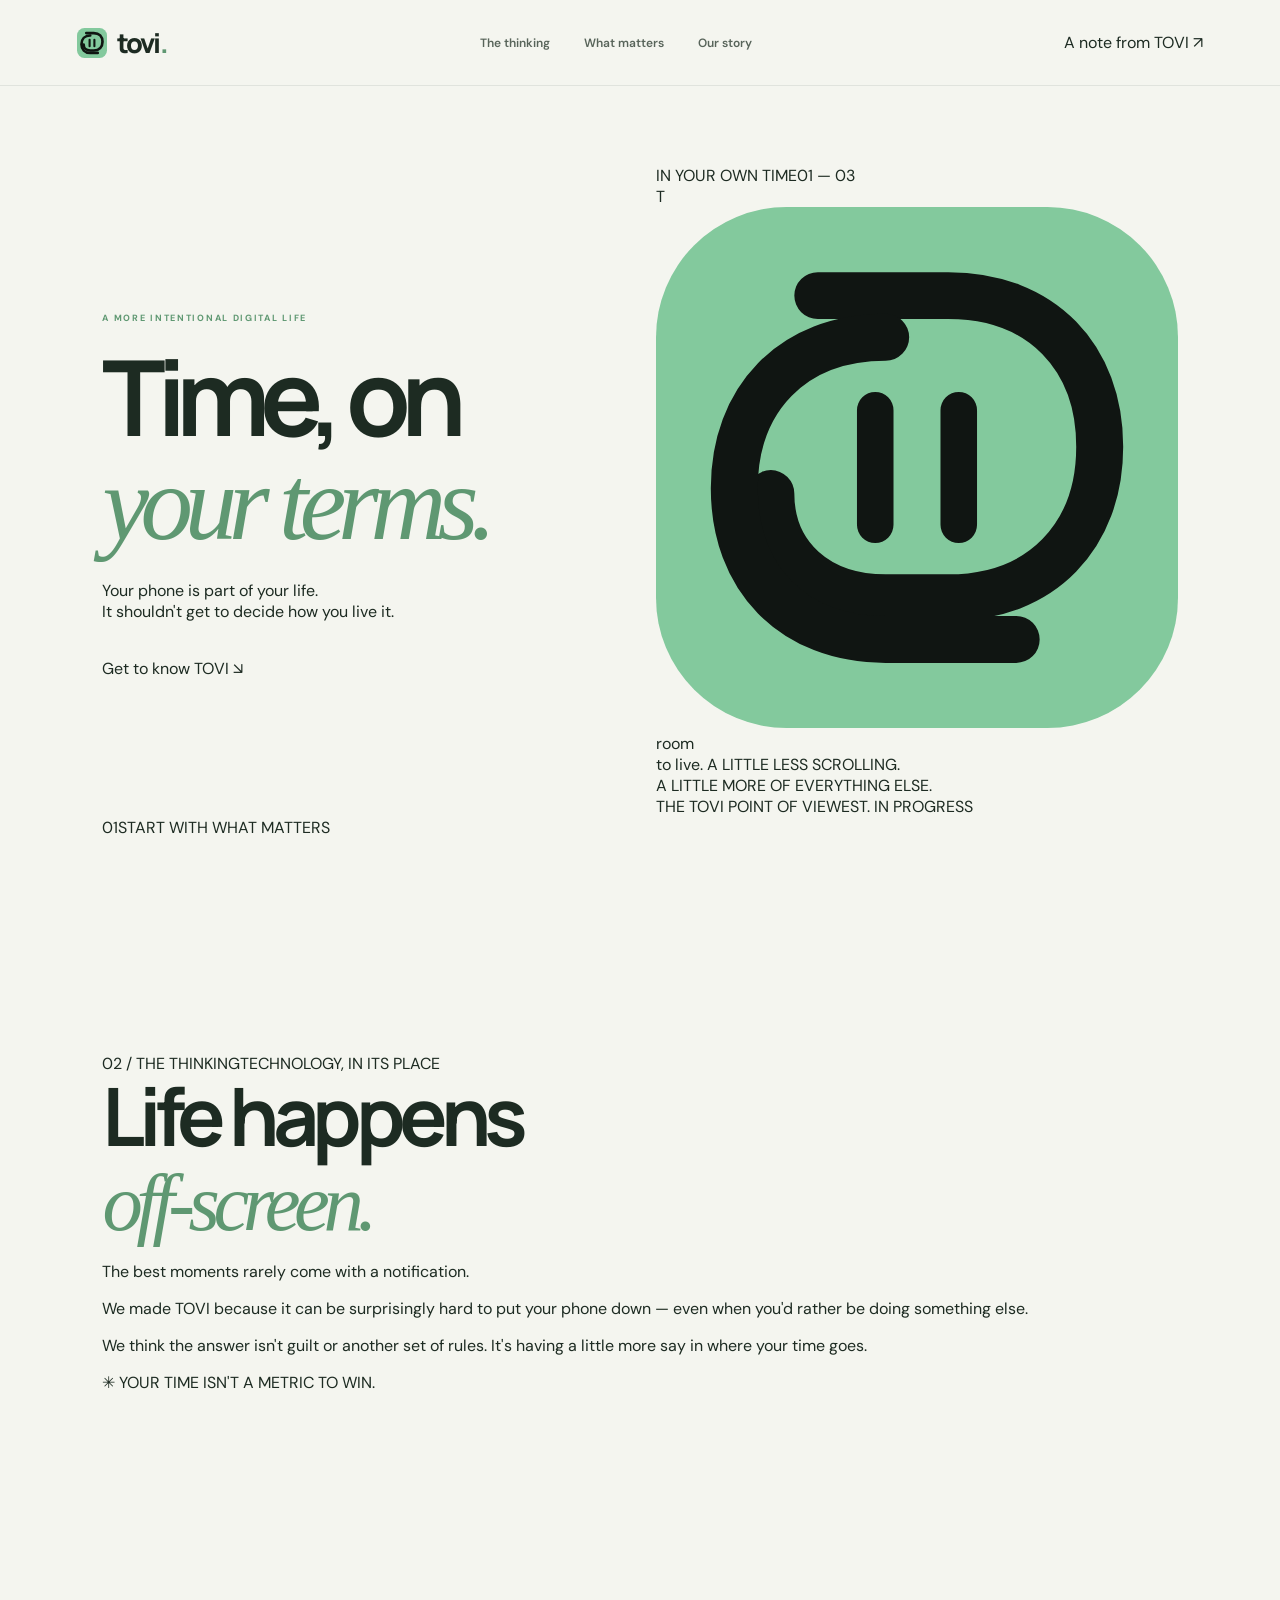
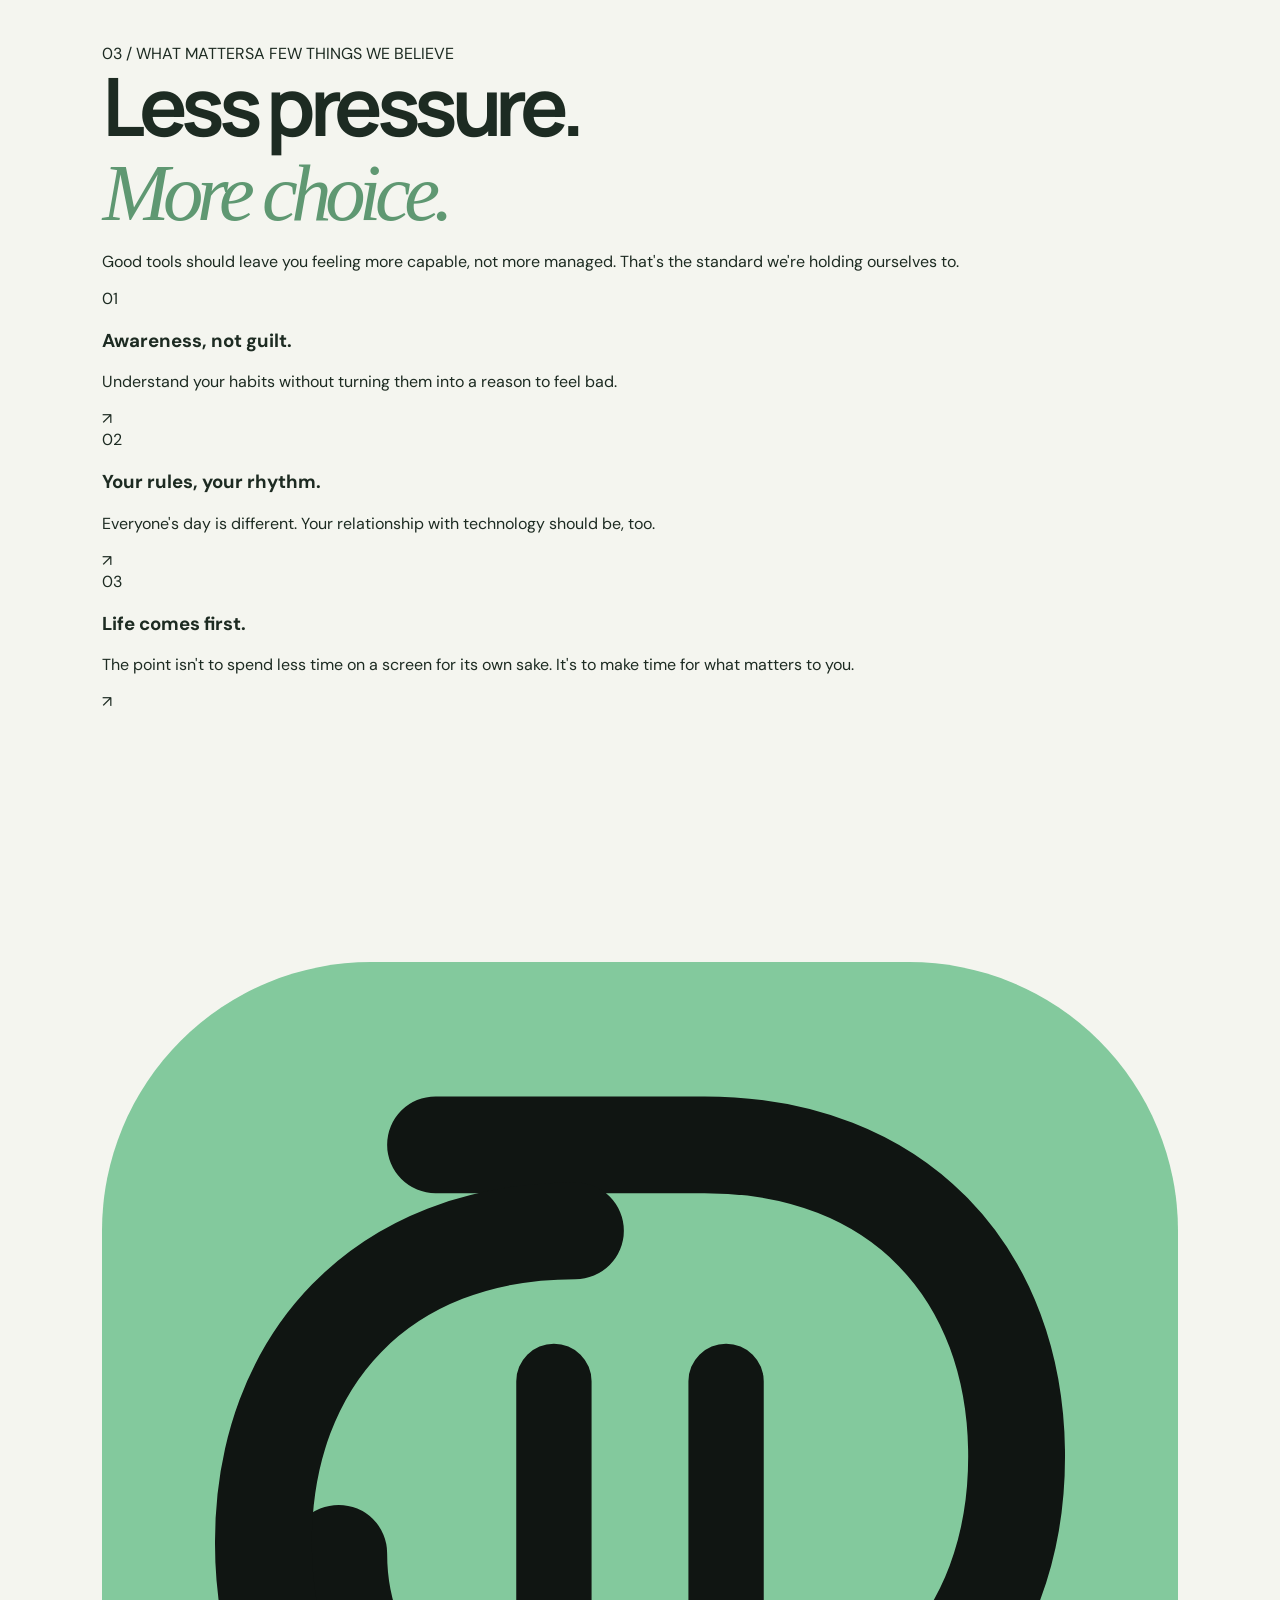
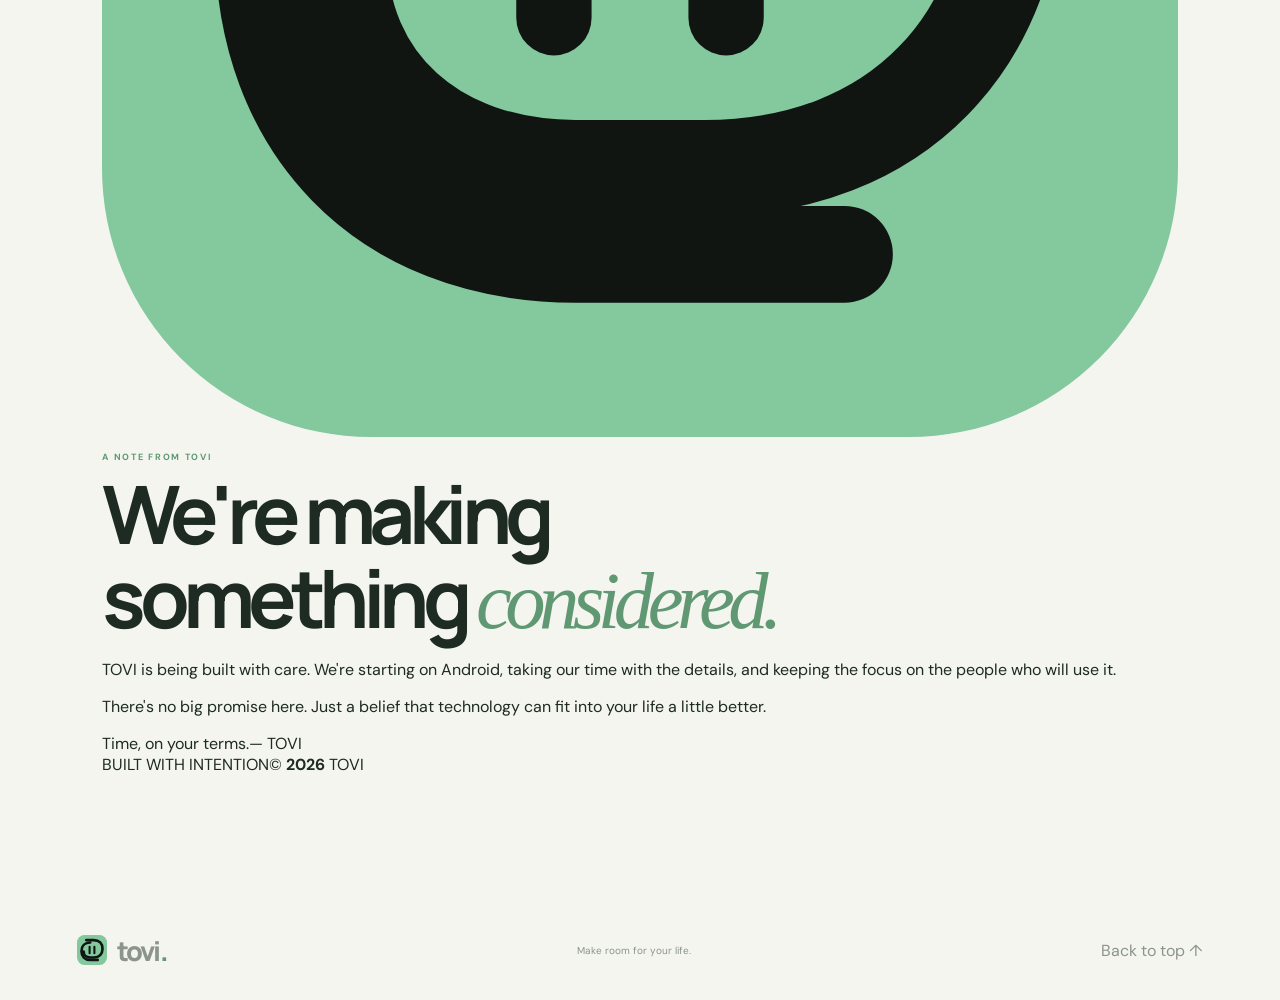
==== commit 121456bd: "Remove release promotion and phone mockup from public homepage" ====
--- a/index.html
+++ b/index.html
@@ -3,8 +3,8 @@
 <head>
 <meta charset="utf-8">
 <meta name="viewport" content="width=device-width, initial-scale=1">
-<meta name="theme-color" content="#f4f5ef">
-<meta name="description" content="TOVI is a more thoughtful way to spend your time with technology. Time, on your terms.">
+<meta name="theme-color" content="#f5f6f0">
+<meta name="description" content="TOVI helps you make more intentional choices about your screen time. Time, on your terms.">
 <title>TOVI — Time, on your terms.</title>
 <link rel="icon" href="./assets/tovi-mark.svg" type="image/svg+xml">
 <link rel="preconnect" href="https://fonts.googleapis.com">
@@ -17,92 +17,80 @@
 <header class="site-header">
   <a class="brand" href="#top" aria-label="TOVI home"><img src="./assets/tovi-mark.svg" alt=""><span>tovi<span class="brand-dot">.</span></span></a>
   <nav id="nav" aria-label="Main navigation">
-    <a href="#philosophy">Our philosophy</a>
-    <a href="#about">A different approach</a>
-    <a href="#availability">Availability</a>
+    <a href="#thinking">The thinking</a>
+    <a href="#principles">What matters</a>
+    <a href="#story">Our story</a>
   </nav>
-  <a class="header-cta" href="#availability">Stay in the loop <span>↗</span></a>
+  <a class="header-link" href="#story">A note from TOVI <span>↗</span></a>
   <button class="menu" type="button" aria-label="Open navigation" aria-expanded="false">Menu</button>
 </header>
 
 <main id="top">
   <section class="hero">
-    <div class="hero-copy">
-      <div class="status"><span class="status-dot"></span> A new perspective is taking shape</div>
-      <p class="eyebrow">DIGITAL WELLBEING, RECONSIDERED</p>
+    <div class="hero-inner">
+      <p class="eyebrow"><span class="eyebrow-rule"></span> A MORE INTENTIONAL DIGITAL LIFE</p>
       <h1>Time, on<br><em>your terms.</em></h1>
-      <p class="hero-description">A little more intention in your digital life. A little more room for everything beyond it.</p>
-      <div class="hero-actions">
-        <a class="primary-button" href="#philosophy">Discover TOVI <span>↘</span></a>
-        <span class="hero-note">Android first · In development</span>
+      <div class="hero-bottom">
+        <p class="hero-copy">Your phone is part of your life.<br>It shouldn't get to decide how you live it.</p>
+        <a class="text-link" href="#thinking">Get to know TOVI <span>↘</span></a>
       </div>
     </div>
-    <div class="hero-art" aria-label="Abstract TOVI product illustration">
-      <div class="art-orbit orbit-one"></div><div class="art-orbit orbit-two"></div>
-      <div class="art-glow"></div>
-      <div class="phone">
-        <div class="phone-top"><span>9:41</span><span class="phone-camera"></span><span>•••</span></div>
-        <div class="phone-content">
-          <div class="phone-greeting">A moment for<br><strong>what matters.</strong></div>
-          <div class="phone-symbol"><img src="./assets/tovi-mark.svg" alt=""></div>
-          <div class="quiet-card"><span class="quiet-label">YOUR DAY, IN BALANCE</span><div class="quiet-line"><i></i><i></i><i></i><i></i><i></i><i></i><i></i><i></i><i></i><i></i><i></i><i></i></div><div class="quiet-foot"><span>A little space goes a long way.</span><b>↗</b></div></div>
-          <div class="phone-bottom"><span></span><span></span><span></span></div>
-        </div>
+    <div class="hero-aside" aria-hidden="true">
+      <div class="aside-top"><span>IN YOUR OWN TIME</span><span>01 — 03</span></div>
+      <div class="aside-art">
+        <div class="art-ring"></div>
+        <div class="art-block"><span class="art-small">T</span><img src="./assets/tovi-mark.svg" alt=""></div>
+        <span class="art-word">room<br>to live.</span>
+        <span class="art-side-note">A LITTLE LESS SCROLLING.<br>A LITTLE MORE OF EVERYTHING ELSE.</span>
       </div>
-      <div class="art-caption caption-left"><span class="caption-mark">✳</span><span>Make space<br>for your life.</span></div>
-      <div class="art-caption caption-right"><span class="caption-small">A MORE MINDFUL</span><strong>digital rhythm.</strong></div>
+      <div class="aside-bottom"><span>THE TOVI POINT OF VIEW</span><span>EST. IN PROGRESS</span></div>
     </div>
-    <div class="hero-index"><span>01</span><span class="index-line"></span><span>INTRODUCING TOVI</span></div>
+    <div class="hero-foot"><span>01</span><span class="foot-line"></span><span>START WITH WHAT MATTERS</span></div>
   </section>
 
-  <section class="manifesto section" id="philosophy">
-    <div class="section-kicker"><span>01 / THE IDEA</span><span>LESS NOISE. MORE LIFE.</span></div>
-    <div class="manifesto-grid">
-      <h2>Your time is<br>your <em>own.</em></h2>
-      <div class="manifesto-copy"><p class="lead">Technology should fit into your life — not the other way around.</p><p>TOVI is being built for people who want to feel more present, more deliberate and more in control of their relationship with the screens they use every day.</p><a class="inline-link" href="#about">A little about our approach <span>↗</span></a></div>
+  <section class="thinking section" id="thinking">
+    <div class="section-label"><span>02 / THE THINKING</span><span>TECHNOLOGY, IN ITS PLACE</span></div>
+    <div class="thinking-grid">
+      <h2>Life happens<br><em>off-screen.</em></h2>
+      <div class="thinking-copy">
+        <p class="thinking-lead">The best moments rarely come with a notification.</p>
+        <p>We made TOVI because it can be surprisingly hard to put your phone down — even when you'd rather be doing something else.</p>
+        <p>We think the answer isn't guilt or another set of rules. It's having a little more say in where your time goes.</p>
+      </div>
+    </div>
+    <div class="margin-note"><span>✳</span> YOUR TIME ISN'T A METRIC TO WIN.</div>
+  </section>
+
+  <section class="principles section" id="principles">
+    <div class="section-label"><span>03 / WHAT MATTERS</span><span>A FEW THINGS WE BELIEVE</span></div>
+    <div class="principle-intro">
+      <h2>Less pressure.<br><em>More choice.</em></h2>
+      <p>Good tools should leave you feeling more capable, not more managed. That's the standard we're holding ourselves to.</p>
+    </div>
+    <div class="principle-list">
+      <article class="principle"><span class="principle-no">01</span><h3>Awareness, not guilt.</h3><p>Understand your habits without turning them into a reason to feel bad.</p><span class="principle-mark">↗</span></article>
+      <article class="principle"><span class="principle-no">02</span><h3>Your rules, your rhythm.</h3><p>Everyone's day is different. Your relationship with technology should be, too.</p><span class="principle-mark">↗</span></article>
+      <article class="principle"><span class="principle-no">03</span><h3>Life comes first.</h3><p>The point isn't to spend less time on a screen for its own sake. It's to make time for what matters to you.</p><span class="principle-mark">↗</span></article>
     </div>
   </section>
 
-  <section class="approach section" id="about">
-    <div class="approach-head">
-      <p class="eyebrow">02 / A DIFFERENT APPROACH</p>
-      <h2>Designed around<br><em>being human.</em></h2>
-      <p>Not another voice telling you to do more. A quieter companion for making choices that feel right to you.</p>
+  <section class="story section" id="story">
+    <div class="story-mark"><img src="./assets/tovi-mark.svg" alt=""></div>
+    <div class="story-content">
+      <p class="eyebrow">A NOTE FROM TOVI</p>
+      <h2>We're making<br>something <em>considered.</em></h2>
+      <p>TOVI is being built with care. We're starting on Android, taking our time with the details, and keeping the focus on the people who will use it.</p>
+      <p>There's no big promise here. Just a belief that technology can fit into your life a little better.</p>
+      <span class="story-signoff">Time, on your terms.<span>— TOVI</span></span>
     </div>
-    <div class="values">
-      <article class="value">
-        <span class="value-number">01</span><div class="value-symbol symbol-sun">✳</div>
-        <h3>More awareness.</h3><p>Make room to notice your habits and understand what deserves your attention.</p>
-      </article>
-      <article class="value">
-        <span class="value-number">02</span><div class="value-symbol symbol-circle">◌</div>
-        <h3>More intention.</h3><p>Bring a little purpose to the time you spend with the apps you use.</p>
-      </article>
-      <article class="value">
-        <span class="value-number">03</span><div class="value-symbol symbol-spark">✧</div>
-        <h3>More balance.</h3><p>Make technology one part of a full life — not the centre of it.</p>
-      </article>
-    </div>
-  </section>
-
-  <section class="closing section" id="availability">
-    <div class="closing-mark"><img src="./assets/tovi-mark.svg" alt=""></div>
-    <p class="eyebrow">03 / THE NEXT CHAPTER</p>
-    <h2>Something good<br>is <em>taking shape.</em></h2>
-    <p class="closing-copy">TOVI is in development. We're taking the time to get it right. Official Android releases will appear here when they're ready.</p>
-    <div class="release-panel">
-      <div class="release-heading"><span>THE LATEST FROM TOVI</span><span class="release-live"><i></i> OFFICIAL RELEASE FEED</span></div>
-      <div class="release-content"><div class="release-text"><h3 id="release-title">TOVI is getting ready.</h3><p id="release-description">The first official release will appear here when it's ready.</p><div id="release-meta"></div></div><div id="release-action" class="release-action"><a class="release-link" href="https://github.com/iy367-ux/TOVI/releases" target="_blank" rel="noopener">Follow development ↗</a></div></div>
-      <div class="release-footer"><span id="release-status-text">Waiting for the first official release</span><button id="refresh-releases" type="button">Refresh ↻</button></div>
-    </div>
-    <div id="release-history-list" hidden></div>
+    <div class="story-foot"><span>BUILT WITH INTENTION</span><span>© <b id="year"></b> TOVI</span></div>
   </section>
 </main>
 
 <footer>
   <a class="brand" href="#top"><img src="./assets/tovi-mark.svg" alt=""><span>tovi<span class="brand-dot">.</span></span></a>
-  <span class="footer-line">A little more intention. A little more life.</span>
-  <span class="copyright">© <b id="year"></b> TOVI</span>
+  <span class="footer-line">Make room for your life.</span>
+  <a class="footer-top" href="#top">Back to top ↑</a>
 </footer>
 </body>
 </html>
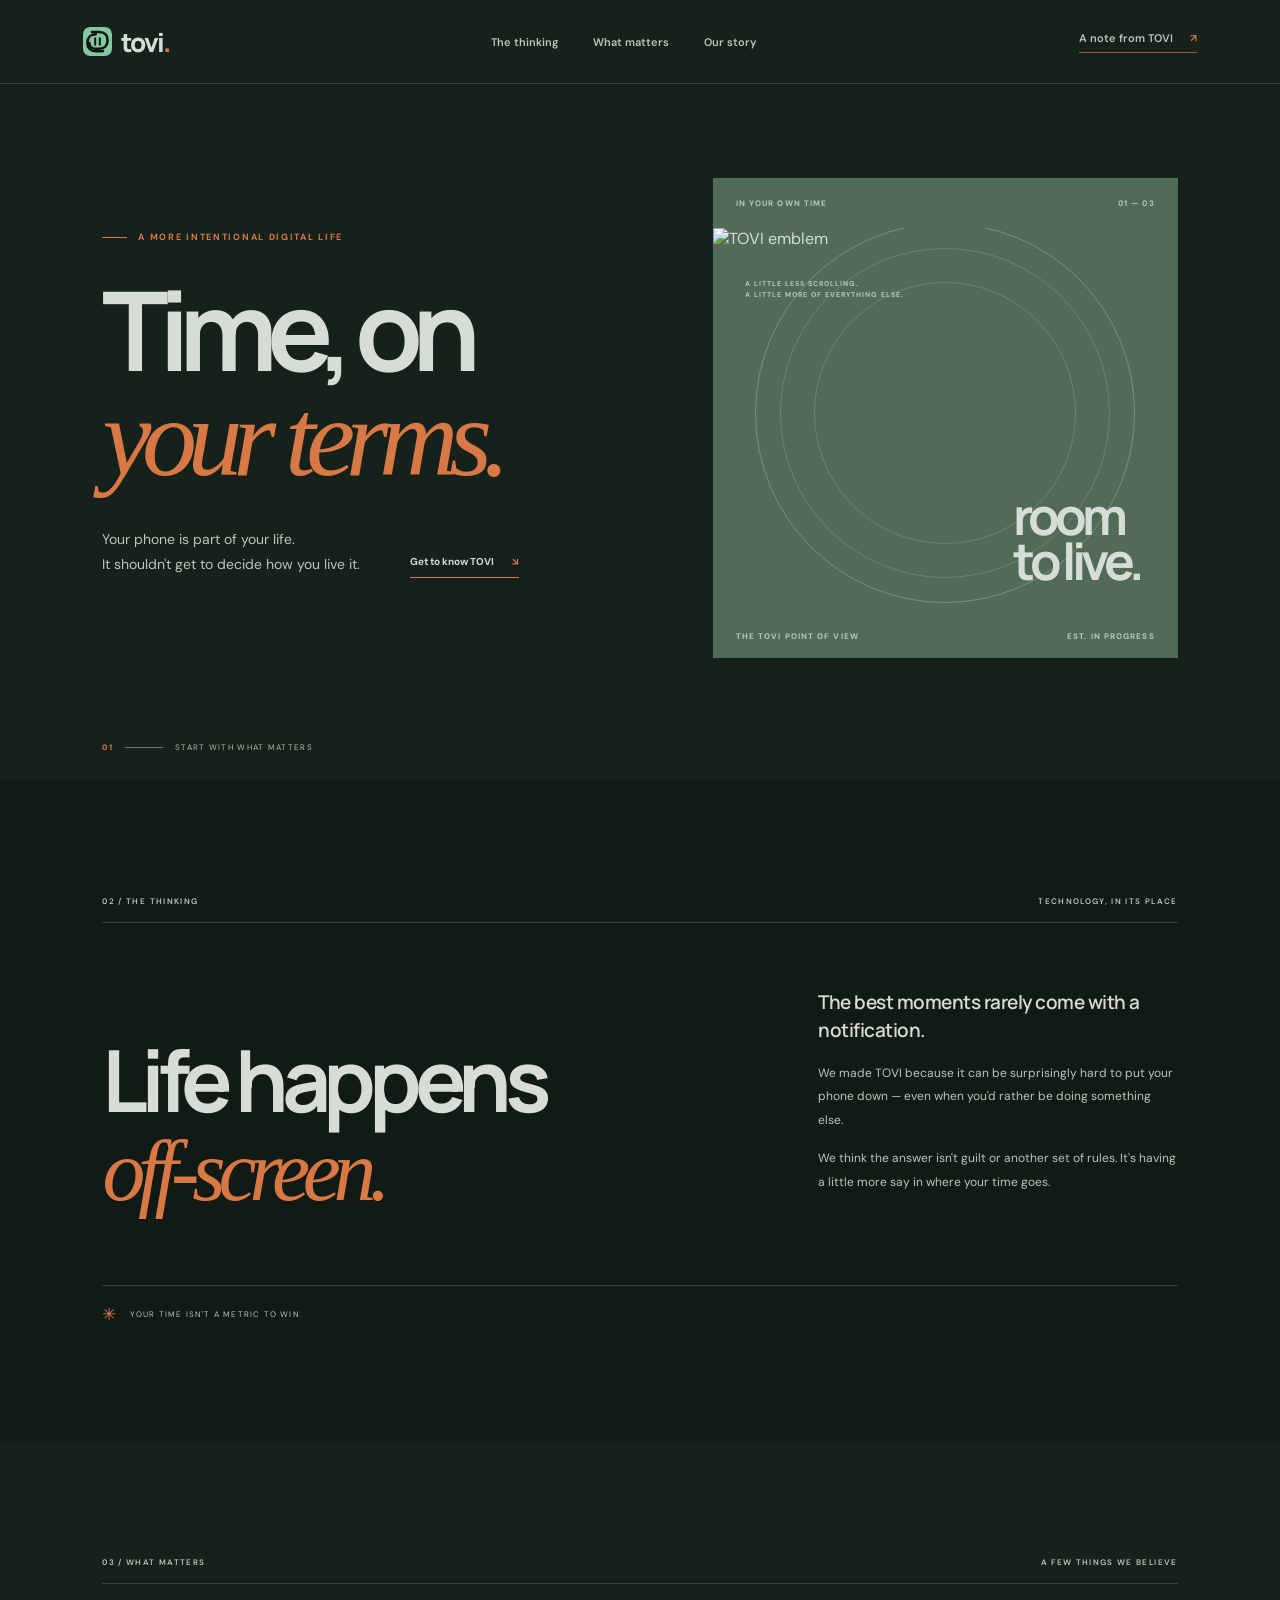
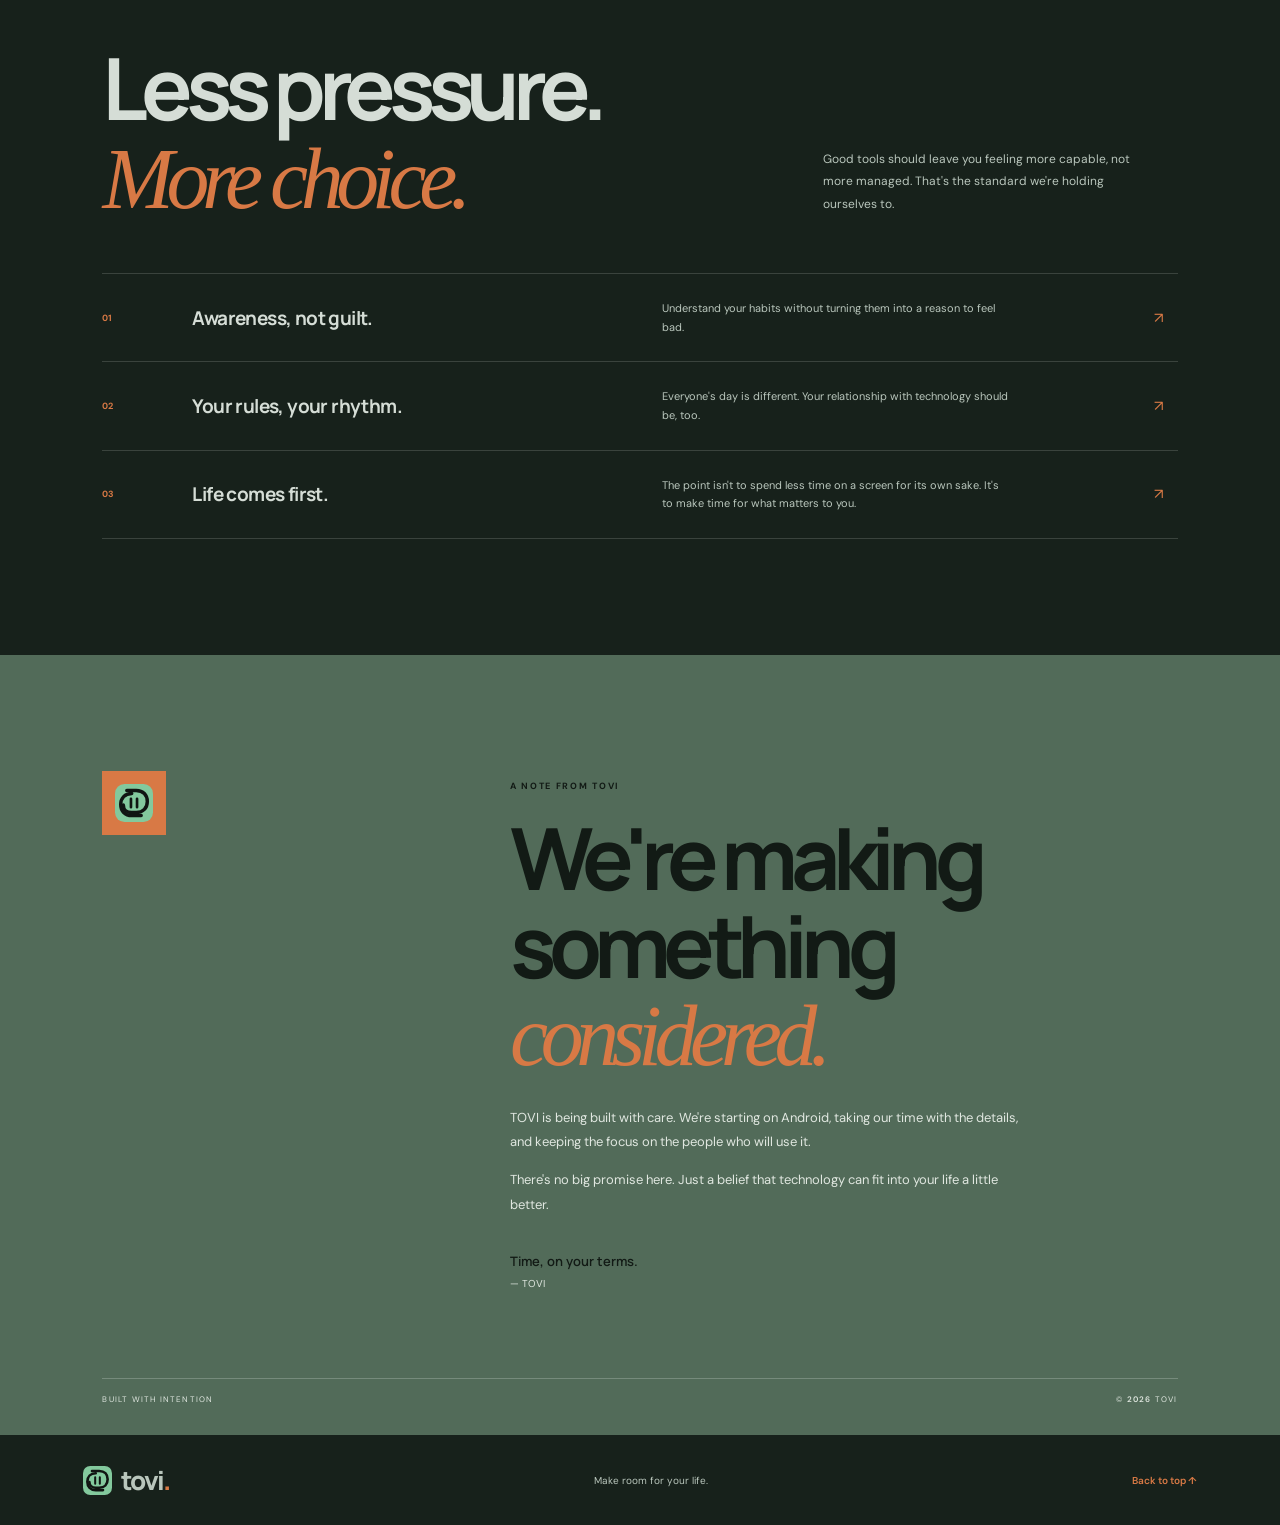
==== commit e5029d00: "Replace hero tile with TOVI emblem" ====
--- a/index.html
+++ b/index.html
@@ -3,7 +3,7 @@
 <head>
 <meta charset="utf-8">
 <meta name="viewport" content="width=device-width, initial-scale=1">
-<meta name="theme-color" content="#f5f6f0">
+<meta name="theme-color" content="#17211b">
 <meta name="description" content="TOVI helps you make more intentional choices about your screen time. Time, on your terms.">
 <title>TOVI — Time, on your terms.</title>
 <link rel="icon" href="./assets/tovi-mark.svg" type="image/svg+xml">
@@ -39,7 +39,7 @@
       <div class="aside-top"><span>IN YOUR OWN TIME</span><span>01 — 03</span></div>
       <div class="aside-art">
         <div class="art-ring"></div>
-        <div class="art-block"><span class="art-small">T</span><img src="./assets/tovi-mark.svg" alt=""></div>
+        <img class="hero-emblem" src="./assets/tovi-emblem.svg" alt="TOVI emblem">
         <span class="art-word">room<br>to live.</span>
         <span class="art-side-note">A LITTLE LESS SCROLLING.<br>A LITTLE MORE OF EVERYTHING ELSE.</span>
       </div>
--- a/assets/css/style.css
+++ b/assets/css/style.css
@@ -1,12 +1,63 @@
-:root{--paper:#f4f5ef;--paper-deep:#e9ede5;--ink:#1d2b22;--forest:#23392b;--forest-2:#304b38;--sage:#83c99d;--sage-dark:#5f9872;--muted:#778278;--line:rgba(29,43,34,.13);--display:"Manrope",sans-serif;--body:"DM Sans",sans-serif}
-*{box-sizing:border-box}html{scroll-behavior:smooth;scroll-padding-top:90px}body{margin:0;background:var(--paper);color:var(--ink);font-family:var(--body);-webkit-font-smoothing:antialiased}a{color:inherit;text-decoration:none}button{font:inherit}.site-header{height:86px;padding:0 max(6vw,calc((100vw - 1240px)/2));display:flex;align-items:center;justify-content:space-between;position:absolute;z-index:10;top:0;left:0;right:0;border-bottom:1px solid rgba(29,43,34,.09)}.brand{display:inline-flex;align-items:center;gap:10px;font:800 27px var(--display);letter-spacing:-1.8px}.brand img{width:30px;height:30px}.brand-dot{color:var(--sage-dark)}nav{display:flex;align-items:center;gap:34px}nav a,.header-cta{font-size:12px;font-weight:600;color:#58645a;transition:color .2s}nav a:hover,.header-cta:hover{color:var(--sage-dark)}.header-cta{padding:12px 17px;border:1px solid var(--line);border-radius:3px}.header-cta span{padding-left:10px;color:var(--sage-dark)}.menu{display:none;border:0;background:none;color:var(--ink)}
-.hero{min-height:790px;max-width:1600px;margin:auto;padding:165px max(8vw,calc((100vw - 1240px)/2)) 90px;position:relative;display:grid;grid-template-columns:1.03fr .97fr;align-items:center;overflow:hidden}.hero-copy{position:relative;z-index:2;padding-bottom:20px}.status{display:inline-flex;align-items:center;gap:9px;padding:8px 12px;border:1px solid var(--line);border-radius:30px;color:#647166;font-size:10px;margin-bottom:48px}.status-dot,.release-live i{width:6px;height:6px;border-radius:50%;background:#80b98f;box-shadow:0 0 0 4px rgba(131,201,157,.16)}.eyebrow{font-size:9px;letter-spacing:1.7px;font-weight:700;color:var(--sage-dark)}.hero h1{font:700 clamp(68px,8.2vw,116px)/.98 var(--display);letter-spacing:-.09em;margin:21px 0 24px}.hero h1 em,.section h2 em{font-family:Georgia,serif;font-weight:400;color:var(--sage-dark);letter-spacing:-.08em}.hero-description{max-width:430px;color:#667267;font-size:16px;line-height:1.8;margin:0}.hero-actions{display:flex;align-items:center;gap:20px;margin-top:34px}.primary-button{display:inline-flex;align-items:center;gap:28px;padding:15px 19px;background:var(--forest);color:white;font-size:11px;font-weight:700;border-radius:3px;transition:transform .2s,background .2s}.primary-button:hover{transform:translateY(-2px);background:var(--forest-2)}.primary-button span{color:var(--sage);font-size:15px}.hero-note{font-size:10px;color:#899288}.hero-art{height:560px;position:relative;display:flex;align-items:center;justify-content:center}.art-glow{position:absolute;width:420px;height:420px;border-radius:50%;background:radial-gradient(circle,rgba(131,201,157,.28),rgba(131,201,157,0) 70%)}.art-orbit{position:absolute;border:1px solid rgba(95,152,114,.22);border-radius:50%;transform:rotate(-27deg)}.orbit-one{width:490px;height:260px}.orbit-two{width:400px;height:540px;transform:rotate(31deg)}.phone{position:relative;z-index:1;width:252px;height:490px;padding:9px;border-radius:36px;background:#1e2a22;box-shadow:0 35px 75px rgba(28,49,34,.23),inset 0 0 0 1px rgba(255,255,255,.15);transform:rotate(5deg)}.phone:before{content:"";position:absolute;inset:5px;border:1px solid rgba(255,255,255,.12);border-radius:32px;pointer-events:none}.phone-top{height:33px;display:flex;align-items:center;justify-content:space-between;padding:0 15px;color:#e7eee6;font-size:8px}.phone-camera{width:45px;height:13px;border-radius:20px;background:#101711}.phone-content{height:calc(100% - 33px);border-radius:27px;background:#f0f3ec;padding:27px 17px 16px;position:relative;overflow:hidden}.phone-greeting{font:500 20px/1.2 var(--display);letter-spacing:-.9px;color:#344637}.phone-greeting strong{font-weight:800}.phone-symbol{height:165px;display:flex;align-items:center;justify-content:center}.phone-symbol img{width:80px;height:80px;opacity:.92;filter:drop-shadow(0 12px 18px rgba(45,75,52,.14))}.quiet-card{background:white;border:1px solid #e3e9df;border-radius:12px;padding:14px 12px;box-shadow:0 8px 20px rgba(40,58,43,.04)}.quiet-label{font-size:7px;letter-spacing:1px;color:#849184;font-weight:700}.quiet-line{height:34px;display:flex;align-items:end;gap:4px;margin:12px 0}.quiet-line i{flex:1;border-radius:3px 3px 1px 1px;background:#a9d2b2;height:30%}.quiet-line i:nth-child(3n){height:70%;background:#79b98b}.quiet-line i:nth-child(4n){height:50%}.quiet-line i:nth-child(5n){height:90%;background:#d9e7d8}.quiet-foot{display:flex;justify-content:space-between;align-items:center;color:#879185;font-size:7px}.quiet-foot b{color:#548a65;font-size:13px}.phone-bottom{display:flex;justify-content:center;gap:9px;margin-top:17px}.phone-bottom span{width:5px;height:5px;border-radius:50%;background:#c4d3c3}.phone-bottom span:first-child{background:#578a63}.art-caption{position:absolute;z-index:2;display:flex;align-items:center;gap:10px;color:#596b5c;font-size:10px;line-height:1.5}.caption-left{left:0;top:25%}.caption-right{right:-1%;bottom:23%;display:grid;gap:4px}.caption-mark{display:grid;place-items:center;width:29px;height:29px;border-radius:50%;background:#dcebdd;color:#548a65;font-size:16px}.caption-small{font-size:7px;letter-spacing:1.3px;color:#91a091}.caption-right strong{font:700 14px var(--display)}.hero-index{position:absolute;bottom:34px;left:max(8vw,calc((100vw - 1240px)/2));display:flex;align-items:center;gap:12px;color:#879187;font-size:8px;letter-spacing:1.3px}.hero-index>span:first-child{color:var(--sage-dark);font-weight:700}.index-line{width:38px;height:1px;background:#b9c5b8}
-.section{padding:125px max(8vw,calc((100vw - 1240px)/2))}.manifesto{background:var(--forest);color:#f2f5ef}.section-kicker{display:flex;justify-content:space-between;border-bottom:1px solid rgba(255,255,255,.17);padding-bottom:17px;color:#a4b5a5;font-size:8px;letter-spacing:1.4px}.manifesto-grid{display:grid;grid-template-columns:1fr .75fr;gap:12%;align-items:end;padding-top:65px}.manifesto h2,.section h2{font:700 clamp(52px,6.3vw,84px)/1.04 var(--display);letter-spacing:-.08em;margin:0}.manifesto h2 em{color:var(--sage)}.manifesto-copy{max-width:410px;padding-bottom:7px}.manifesto-copy p{font-size:13px;line-height:1.9;color:#b9c5b9}.manifesto-copy .lead{font:500 20px/1.5 var(--display);color:#f3f5f0;letter-spacing:-.5px}.inline-link{display:inline-flex;gap:22px;margin-top:16px;padding-bottom:8px;border-bottom:1px solid #83c99d;color:#dce8dc;font-size:10px;font-weight:600}.inline-link span{color:var(--sage)}
-.approach{background:var(--paper)}.approach-head{display:grid;grid-template-columns:1fr .85fr;column-gap:12%;align-items:end}.approach-head .eyebrow{grid-column:1/-1;margin:0 0 26px}.approach-head h2 em{color:var(--sage-dark)}.approach-head>p:last-child{max-width:340px;margin:0 0 8px;color:#778278;font-size:13px;line-height:1.85}.values{display:grid;grid-template-columns:repeat(3,1fr);gap:14px;margin-top:72px}.value{position:relative;min-height:250px;padding:25px 25px 28px;border:1px solid var(--line);background:rgba(255,255,255,.28)}.value-number{font-size:9px;color:#93a092;letter-spacing:1px}.value-symbol{height:76px;display:flex;align-items:center;font-size:38px;color:var(--sage-dark)}.symbol-circle{font-size:54px}.symbol-spark{font-size:45px}.value h3{margin:0 0 9px;font:700 20px var(--display);letter-spacing:-.7px}.value p{max-width:280px;margin:0;color:#788379;font-size:11px;line-height:1.8}
-.closing{background:var(--paper-deep);text-align:center;position:relative;overflow:hidden}.closing-mark{width:58px;height:58px;margin:0 auto 28px;border-radius:18px;background:#dce9db;display:grid;place-items:center}.closing-mark img{width:32px;height:32px}.closing h2{margin:23px 0 20px}.closing h2 em{color:var(--sage-dark)}.closing-copy{max-width:420px;margin:0 auto;color:#778278;font-size:13px;line-height:1.85}.release-panel{max-width:760px;margin:56px auto 0;text-align:left;border-top:1px solid rgba(29,43,34,.16);border-bottom:1px solid rgba(29,43,34,.16)}.release-heading,.release-footer{display:flex;align-items:center;justify-content:space-between;gap:16px}.release-heading{padding:17px 0;color:#718071;font-size:8px;letter-spacing:1.2px;font-weight:700}.release-live{display:flex;align-items:center;gap:8px;font-size:7px;color:#879287}.release-live i{display:inline-block;width:5px;height:5px}.release-content{display:flex;align-items:center;justify-content:space-between;gap:24px;padding:24px 0}.release-text h3{margin:0 0 7px;font:700 19px var(--display);letter-spacing:-.5px}.release-text p{margin:0;color:#788379;font-size:11px;line-height:1.7}.release-text #release-meta{display:flex;flex-wrap:wrap;gap:12px;margin-top:9px;color:#879287;font-size:9px}.release-action{flex:none}.release-link,.download-button{display:inline-flex;padding:12px 15px;background:var(--forest);color:white;font-size:9px;font-weight:700;border-radius:3px}.release-footer{padding:14px 0;border-top:1px solid rgba(29,43,34,.12);color:#879287;font-size:9px}.release-footer button{border:0;background:none;color:#718071;font-size:9px;cursor:pointer}.release-footer button:hover{color:var(--ink)}
-footer{min-height:100px;padding:24px max(6vw,calc((100vw - 1240px)/2));display:flex;align-items:center;justify-content:space-between;gap:20px;background:var(--paper);color:#8b958b}.footer-line{font-size:10px}.copyright{font-size:9px}.copyright b{font-weight:600}
-a:focus-visible,button:focus-visible{outline:2px solid var(--sage-dark);outline-offset:4px}
-@media(max-width:900px){.site-header{padding-inline:5vw}.hero{padding-inline:7vw;grid-template-columns:1fr .9fr;min-height:720px}.hero-art{transform:scale(.88);transform-origin:center}.hero-index{left:7vw}.section{padding:100px 7vw}.art-caption{font-size:9px}.caption-left{left:-8%}.caption-right{right:-8%}}
-@media(max-width:650px){.site-header{height:70px;padding:0 6%;}.brand{font-size:24px}.brand img{width:27px;height:27px}.header-cta{display:none}.menu{display:block;font-size:11px;padding:10px}nav{display:none;position:absolute;top:69px;left:0;right:0;padding:24px 7%;background:var(--paper);border-bottom:1px solid var(--line);flex-direction:column;align-items:flex-start;gap:22px}nav.open{display:flex}.hero{display:flex;flex-direction:column;align-items:flex-start;min-height:auto;padding:125px 7% 75px}.status{margin-bottom:32px}.hero h1{font-size:clamp(65px,16vw,92px)}.hero-description{font-size:14px;max-width:360px}.hero-actions{align-items:flex-start;flex-direction:column;gap:14px}.hero-art{width:100%;height:440px;transform:none;margin-top:22px}.phone{transform:rotate(4deg) scale(.82)}.art-orbit.orbit-one{width:360px;height:220px}.art-orbit.orbit-two{height:420px;width:300px}.art-glow{width:300px;height:300px}.caption-left{left:0;top:22%}.caption-right{right:0;bottom:18%}.hero-index{left:7%;bottom:25px}.section{padding:82px 7%}.section-kicker{font-size:7px}.manifesto-grid,.approach-head{grid-template-columns:1fr;gap:26px;padding-top:42px}.manifesto h2,.section h2{font-size:clamp(48px,12vw,64px)}.manifesto-copy{max-width:100%}.manifesto-copy .lead{font-size:18px}.approach-head .eyebrow{margin-bottom:0}.approach-head>p:last-child{margin-top:0}.values{grid-template-columns:1fr;gap:10px;margin-top:40px}.value{min-height:205px;padding:22px}.value-symbol{height:58px}.closing h2{font-size:clamp(48px,12vw,62px)}.release-content{align-items:flex-start;flex-direction:column}.release-footer{align-items:flex-start;flex-wrap:wrap}.release-live{font-size:6px}footer{padding:24px 7%;flex-wrap:wrap}.footer-line{order:3;width:100%}}
-@media(max-width:380px){.hero h1{font-size:62px}.hero-art{height:390px}.phone{transform:rotate(4deg) scale(.74)}.caption-left{left:-3%}.caption-right{right:-3%}.section{padding-inline:6%}.manifesto h2,.section h2{font-size:46px}}
-@media(prefers-reduced-motion:reduce){html{scroll-behavior:auto}*,*::before,*::after{animation-duration:.01ms!important;animation-iteration-count:1!important;transition-duration:.01ms!important}}
+:root{--paper:#f5f6f0;--paper-2:#e9eee7;--ink:#151b17;--forest:#17231b;--green:#83c99d;--green-deep:#4d805e;--muted:#6e786f;--line:rgba(21,27,23,.17);--display:"Manrope",sans-serif;--body:"DM Sans",sans-serif}
+*{box-sizing:border-box}html{scroll-behavior:smooth;scroll-padding-top:90px}body{margin:0;background:var(--paper);color:var(--ink);font-family:var(--body);-webkit-font-smoothing:antialiased}a{color:inherit;text-decoration:none}button{font:inherit}.site-header{height:84px;padding:0 max(6.5vw,calc((100vw - 1280px)/2));display:flex;align-items:center;justify-content:space-between;position:absolute;top:0;left:0;right:0;z-index:5;border-bottom:1px solid var(--line)}.brand{display:inline-flex;align-items:center;gap:9px;font:800 26px var(--display);letter-spacing:-1.8px}.brand img{width:29px;height:29px}.brand-dot{color:var(--green-deep)}nav{display:flex;gap:35px}nav a,.header-link{font-size:11px;font-weight:600;color:#59635b;transition:color .2s}nav a:hover,.header-link:hover{color:var(--green-deep)}.header-link{border-bottom:1px solid #9ab8a0;padding:0 0 7px}.header-link span{margin-left:14px;color:var(--green-deep)}.menu{display:none;background:none;border:0;color:var(--ink)}
+.hero{min-height:780px;max-width:1600px;margin:auto;padding:145px max(8vw,calc((100vw - 1200px)/2)) 90px;display:grid;grid-template-columns:1.08fr .92fr;align-items:center;gap:6%;position:relative;overflow:hidden}.hero-inner{padding:10px 0 45px;position:relative;z-index:1}.eyebrow{font-size:9px;letter-spacing:1.7px;font-weight:700;color:var(--green-deep);display:flex;align-items:center;gap:11px}.eyebrow-rule{width:25px;height:1px;background:var(--green-deep)}.hero h1{font:700 clamp(72px,8.6vw,120px)/.94 var(--display);letter-spacing:-.095em;margin:35px 0 37px}.hero h1 em,.section h2 em{font-family:Georgia,serif;font-weight:400;letter-spacing:-.085em;color:var(--green-deep)}.hero-bottom{display:flex;align-items:end;gap:50px}.hero-copy{font-size:14px;line-height:1.8;color:#626d64;margin:0}.text-link{font-size:10px;font-weight:700;border-bottom:1px solid var(--green-deep);padding:0 0 9px 0;white-space:nowrap}.text-link span{color:var(--green-deep);margin-left:16px}.hero-aside{height:480px;background:var(--green);padding:20px 23px 17px;position:relative;overflow:hidden}.aside-top,.aside-bottom{display:flex;justify-content:space-between;font-size:8px;letter-spacing:1.1px;font-weight:700;color:rgba(21,27,23,.7)}.aside-art{position:absolute;inset:50px 0 44px;overflow:hidden}.art-ring{position:absolute;width:380px;height:380px;border:1px solid rgba(21,27,23,.24);border-radius:50%;left:50%;top:48%;transform:translate(-50%,-50%)}.art-ring:before,.art-ring:after{content:"";position:absolute;border:1px solid rgba(21,27,23,.17);border-radius:50%;inset:24px}.art-ring:after{inset:58px}.art-block{position:absolute;width:172px;height:172px;background:var(--forest);left:50%;top:47%;transform:translate(-50%,-50%) rotate(-8deg);display:grid;place-items:center;box-shadow:15px 18px 0 rgba(21,27,23,.09)}.art-block img{width:82px;height:82px;filter:brightness(0) invert(1);opacity:.95}.art-small{position:absolute;top:12px;left:14px;font:600 10px var(--display);color:var(--green)}.art-word{position:absolute;right:8%;bottom:8%;font:700 clamp(34px,4vw,53px)/.88 var(--display);letter-spacing:-.09em;color:var(--forest)}.art-side-note{position:absolute;left:7%;top:13%;font-size:7px;line-height:1.6;letter-spacing:1px;font-weight:700;color:rgba(21,27,23,.65)}.aside-bottom{position:absolute;bottom:17px;left:23px;right:23px}.hero-foot{position:absolute;bottom:28px;left:max(8vw,calc((100vw - 1200px)/2));display:flex;align-items:center;gap:12px;color:#7d887e;font-size:8px;letter-spacing:1.3px}.hero-foot span:first-child{color:var(--green-deep);font-weight:700}.foot-line{width:38px;height:1px;background:#9eaa9e}
+.section{padding:116px max(8vw,calc((100vw - 1200px)/2))}.section-label{display:flex;justify-content:space-between;border-bottom:1px solid var(--line);padding-bottom:16px;color:#6f7b71;font-size:8px;letter-spacing:1.35px;font-weight:600}.thinking{background:var(--forest);color:var(--paper)}.thinking .section-label{border-color:rgba(245,246,240,.2);color:#a4b3a5}.thinking-grid{display:grid;grid-template-columns:1.1fr .7fr;gap:14%;align-items:end;padding-top:66px}.section h2{font:700 clamp(54px,6.7vw,88px)/1.02 var(--display);letter-spacing:-.085em;margin:0}.thinking h2 em{color:var(--green)}.thinking-copy{max-width:390px;padding-bottom:6px}.thinking-copy p{font-size:12px;line-height:1.95;color:#b9c5b9;margin:0 0 15px}.thinking-copy .thinking-lead{font:600 19px/1.45 var(--display);letter-spacing:-.5px;color:#f5f6f0;margin-bottom:18px}.margin-note{display:flex;align-items:center;gap:12px;margin-top:70px;padding-top:17px;border-top:1px solid rgba(245,246,240,.17);font-size:8px;letter-spacing:1.2px;color:#aab8aa}.margin-note span{color:var(--green);font-size:17px}
+.principles{background:var(--paper)}.principle-intro{display:grid;grid-template-columns:1fr .6fr;gap:12%;align-items:end;padding:60px 0 50px}.principle-intro h2 em{color:var(--green-deep)}.principle-intro>p{font-size:12px;line-height:1.9;color:var(--muted);max-width:330px;margin:0 0 7px}.principle-list{border-top:1px solid var(--line)}.principle{display:grid;grid-template-columns:70px 1fr 1.05fr 24px;align-items:center;gap:20px;padding:25px 0;border-bottom:1px solid var(--line)}.principle-no{font-size:9px;color:var(--green-deep);font-weight:700}.principle h3{font:700 19px var(--display);letter-spacing:-.6px;margin:0}.principle p{font-size:11px;line-height:1.7;color:var(--muted);max-width:350px;margin:0}.principle-mark{color:var(--green-deep);font-size:15px}
+.story{background:var(--paper-2);display:grid;grid-template-columns:.65fr 1.35fr;gap:8%;position:relative;padding-bottom:145px}.story-mark{width:64px;height:64px;background:var(--green);display:grid;place-items:center}.story-mark img{width:38px;height:38px}.story-content{max-width:650px}.story-content h2{margin:22px 0 25px}.story-content h2 em{color:var(--green-deep)}.story-content>p:not(.eyebrow){max-width:510px;color:#657166;font-size:13px;line-height:1.9}.story-signoff{display:block;margin-top:35px;font:600 13px var(--display);color:var(--forest)}.story-signoff span{display:block;margin-top:7px;font:400 10px var(--body);color:#788479}.story-foot{position:absolute;bottom:31px;left:max(8vw,calc((100vw - 1200px)/2));right:max(8vw,calc((100vw - 1200px)/2));display:flex;justify-content:space-between;border-top:1px solid rgba(21,27,23,.17);padding-top:15px;color:#7a867b;font-size:8px;letter-spacing:1.2px}.story-foot b{font-weight:600}
+footer{min-height:90px;padding:20px max(6.5vw,calc((100vw - 1280px)/2));display:flex;align-items:center;justify-content:space-between;gap:20px;background:var(--paper);color:#7b867c}.footer-line{font-size:10px}.footer-top{font-size:10px;font-weight:600;color:#59665b}
+a:focus-visible,button:focus-visible{outline:2px solid var(--green-deep);outline-offset:4px}
+@media(max-width:900px){.site-header{padding-inline:5vw}.hero{padding-inline:7vw;gap:4%;grid-template-columns:1fr .85fr}.hero-aside{height:420px}.art-ring{width:320px;height:320px}.art-block{width:145px;height:145px}.art-block img{width:70px;height:70px}.hero h1{font-size:clamp(65px,9vw,94px)}.hero-foot{left:7vw}.section{padding:95px 7vw}.thinking-grid{gap:8%}.story-foot{left:7vw;right:7vw}}
+@media(max-width:650px){.site-header{height:70px;padding:0 6%}.brand{font-size:24px}.brand img{width:27px;height:27px}.header-link{display:none}.menu{display:block;font-size:11px;padding:10px}nav{display:none;position:absolute;top:69px;left:0;right:0;padding:23px 7%;background:var(--paper);border-bottom:1px solid var(--line);flex-direction:column;gap:21px}nav.open{display:flex}.hero{display:flex;flex-direction:column;align-items:stretch;min-height:auto;padding:122px 7% 78px;gap:42px}.hero-inner{padding:0}.hero h1{font-size:clamp(68px,15vw,92px);margin:30px 0}.hero-bottom{align-items:flex-start;flex-direction:column;gap:20px}.hero-aside{height:350px;margin:0 2px}.art-ring{width:290px;height:290px}.art-block{width:132px;height:132px}.art-block img{width:65px;height:65px}.art-word{font-size:42px}.hero-foot{left:7%;bottom:25px}.section{padding:78px 7%}.section-label{font-size:7px;gap:14px}.thinking-grid,.principle-intro{grid-template-columns:1fr;gap:26px;padding-top:42px}.section h2{font-size:clamp(50px,12vw,66px)}.thinking-copy{max-width:none}.margin-note{margin-top:40px}.principle-intro{padding-bottom:32px}.principle{grid-template-columns:30px 1fr 20px;gap:12px;padding:20px 0}.principle h3{font-size:16px}.principle p{grid-column:2;grid-row:2}.principle-mark{grid-column:3;grid-row:1}.story{grid-template-columns:1fr;gap:35px;padding-bottom:115px}.story-mark{width:54px;height:54px}.story-content h2{font-size:clamp(48px,11vw,62px)}.story-foot{left:7%;right:7%;bottom:25px;font-size:7px}footer{padding:22px 7%;flex-wrap:wrap}.footer-line{order:3;width:100%}}
+@media(max-width:370px){.hero h1{font-size:64px}.hero-aside{height:320px}.art-ring{width:260px;height:260px}.art-block{width:118px;height:118px}.section h2{font-size:47px}.principle{grid-template-columns:24px 1fr 16px;gap:9px}}
+@media(prefers-reduced-motion:reduce){html{scroll-behavior:auto}*,*::before,*::after{transition-duration:.01ms!important}}
+
+
+/* TOVI — Forest & Ember palette */
+:root{--paper:#17211B;--paper-2:#526B59;--ink:#D5DDD6;--forest:#121A15;--green:#526B59;--green-deep:#D87945;--muted:#B9C6BC;--line:rgba(213,221,214,.18)}
+body{background:var(--paper);color:var(--ink)}
+.site-header{border-color:var(--line)}
+nav a,.header-link{color:#B9C6BC}
+nav a:hover,.header-link:hover,.header-link span{color:var(--green-deep)}
+.header-link{border-color:rgba(216,121,69,.65)}
+.menu{color:var(--ink)}
+.eyebrow,.eyebrow-rule{color:var(--green-deep);background-color:transparent}
+.eyebrow-rule{background:var(--green-deep)}
+.hero h1 em,.section h2 em{color:var(--green-deep)}
+.hero-copy{color:#B9C6BC}
+.text-link{border-color:var(--green-deep);color:var(--ink)}
+.text-link span,.hero-foot span:first-child{color:var(--green-deep)}
+.hero-aside{background:var(--green)}
+.aside-top,.aside-bottom{color:rgba(213,221,214,.8)}
+.art-ring{border-color:rgba(213,221,214,.3)}
+.art-ring:before,.art-ring:after{border-color:rgba(213,221,214,.2)}
+.art-block{background:var(--forest);box-shadow:15px 18px 0 rgba(18,26,21,.22)}
+.art-small{color:var(--green-deep)}
+.art-word{color:#D5DDD6}
+.art-side-note{color:rgba(213,221,214,.8)}
+.hero-foot{color:#AEBBB1}
+.foot-line{background:rgba(213,221,214,.45)}
+.section-label{color:#B9C6BC;border-color:var(--line)}
+.thinking{background:var(--forest);color:var(--ink)}
+.thinking .section-label{border-color:var(--line);color:#B9C6BC}
+.thinking h2 em{color:var(--green-deep)}
+.thinking-copy p{color:#B9C6BC}
+.thinking-copy .thinking-lead{color:var(--ink)}
+.margin-note{border-color:var(--line);color:#B9C6BC}
+.margin-note span{color:var(--green-deep)}
+.principles{background:var(--paper);color:var(--ink)}
+.principle-intro h2 em{color:var(--green-deep)}
+.principle-intro>p,.principle p{color:#B9C6BC}
+.principle-list,.principle{border-color:var(--line)}
+.principle-no,.principle-mark{color:var(--green-deep)}
+.story{background:var(--green);color:#121A15}
+.story .eyebrow{color:#121A15}
+.story-content h2 em{color:#D87945}
+.story-content>p:not(.eyebrow){color:#E0E7E0}
+.story-signoff{color:#121A15}
+.story-signoff span{color:#E0E7E0}
+.story-foot{border-color:rgba(213,221,214,.28);color:#E0E7E0}
+.story-mark{background:var(--green-deep)}
+footer{background:var(--paper);color:#B9C6BC}
+.footer-top{color:var(--green-deep)}
+a:focus-visible,button:focus-visible{outline-color:var(--green-deep)}
+@media(max-width:650px){nav{background:var(--paper);border-color:var(--line)}}
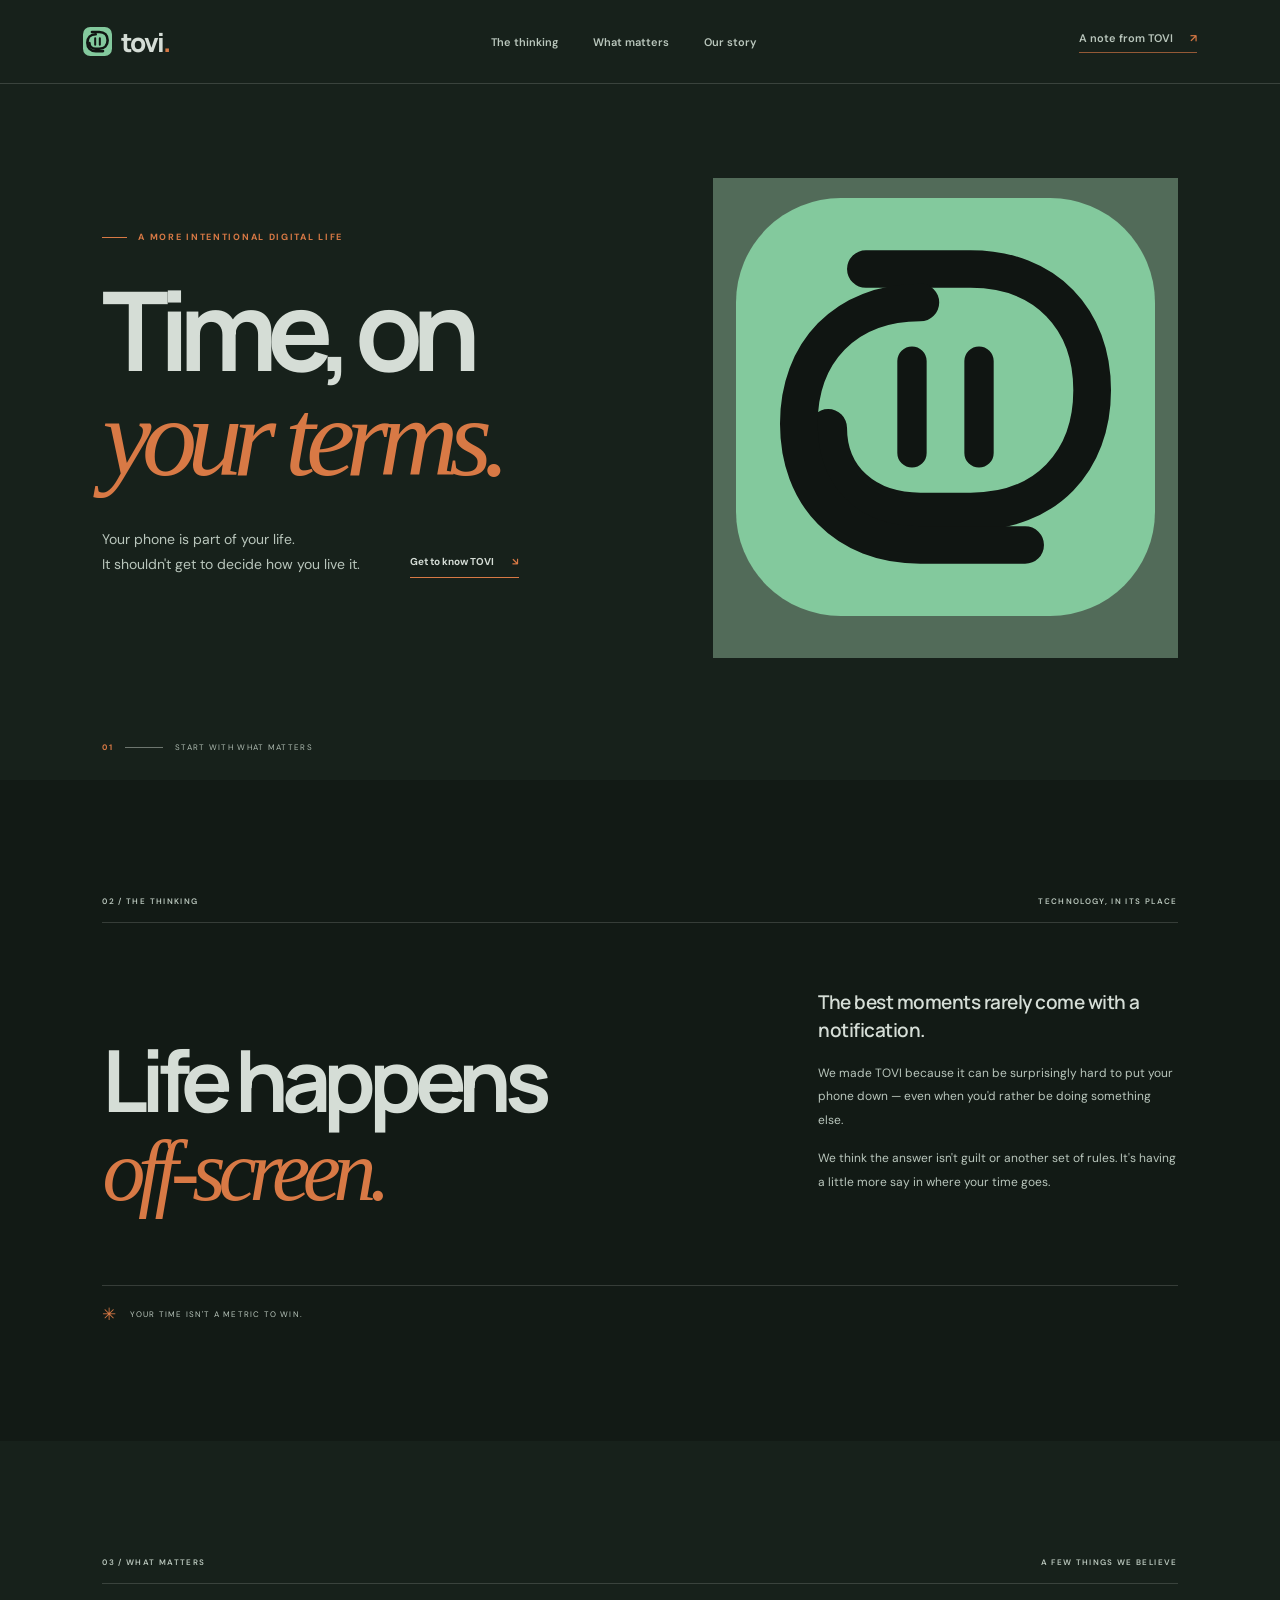
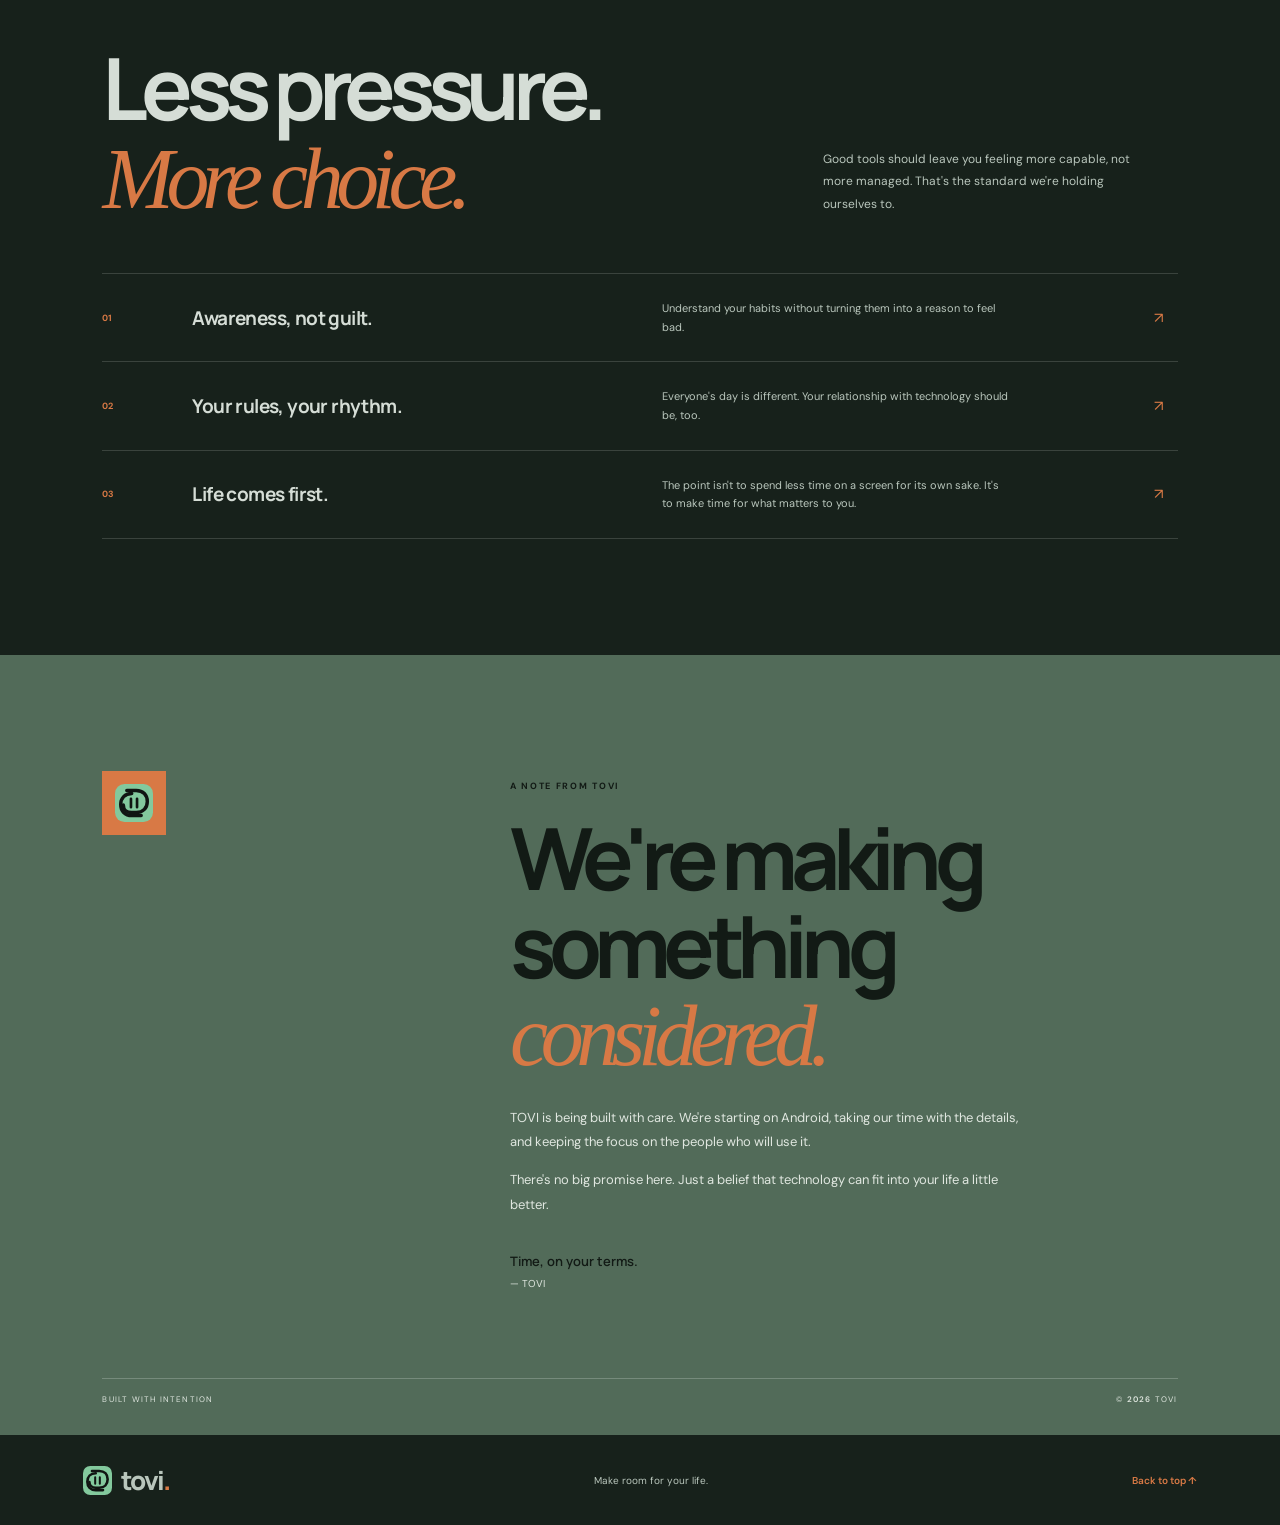
==== commit 0038d2b8: "Simplify hero to the original TOVI mascot" ====
--- a/index.html
+++ b/index.html
@@ -36,14 +36,7 @@
       </div>
     </div>
     <div class="hero-aside" aria-hidden="true">
-      <div class="aside-top"><span>IN YOUR OWN TIME</span><span>01 — 03</span></div>
-      <div class="aside-art">
-        <div class="art-ring"></div>
-        <img class="hero-emblem" src="./assets/tovi-emblem.svg" alt="TOVI emblem">
-        <span class="art-word">room<br>to live.</span>
-        <span class="art-side-note">A LITTLE LESS SCROLLING.<br>A LITTLE MORE OF EVERYTHING ELSE.</span>
-      </div>
-      <div class="aside-bottom"><span>THE TOVI POINT OF VIEW</span><span>EST. IN PROGRESS</span></div>
+      <img class="hero-mascot" src="./assets/tovi-mark.svg" alt="">
     </div>
     <div class="hero-foot"><span>01</span><span class="foot-line"></span><span>START WITH WHAT MATTERS</span></div>
   </section>
--- a/assets/css/style.css
+++ b/assets/css/style.css
@@ -61,3 +61,24 @@
 .footer-top{color:var(--green-deep)}
 a:focus-visible,button:focus-visible{outline-color:var(--green-deep)}
 @media(max-width:650px){nav{background:var(--paper);border-color:var(--line)}}
+
+
+/* Hero emblem restoration — use TOVI's own mark, not a decorative tile. */
+.hero-aside{background:#526B59}
+.art-block,.art-small{display:none!important}
+.hero-emblem{
+  position:absolute;
+  width:clamp(150px,17vw,218px);
+  height:auto;
+  left:50%;top:46%;
+  transform:translate(-50%,-50%);
+  filter:drop-shadow(0 14px 28px rgba(18,26,21,.16));
+  z-index:1;
+}
+.art-ring{width:390px;height:390px;border-color:rgba(213,221,214,.34)}
+.art-ring:before,.art-ring:after{border-color:rgba(213,221,214,.22)}
+.art-word{z-index:2;color:#17211B}
+.art-side-note{z-index:2;color:rgba(240,244,238,.78)}
+.aside-top,.aside-bottom{color:rgba(240,244,238,.78)}
+@media(max-width:900px){.hero-emblem{width:clamp(145px,20vw,190px)}}
+@media(max-width:650px){.hero-emblem{width:155px;top:45%}.art-ring{width:300px;height:300px}}
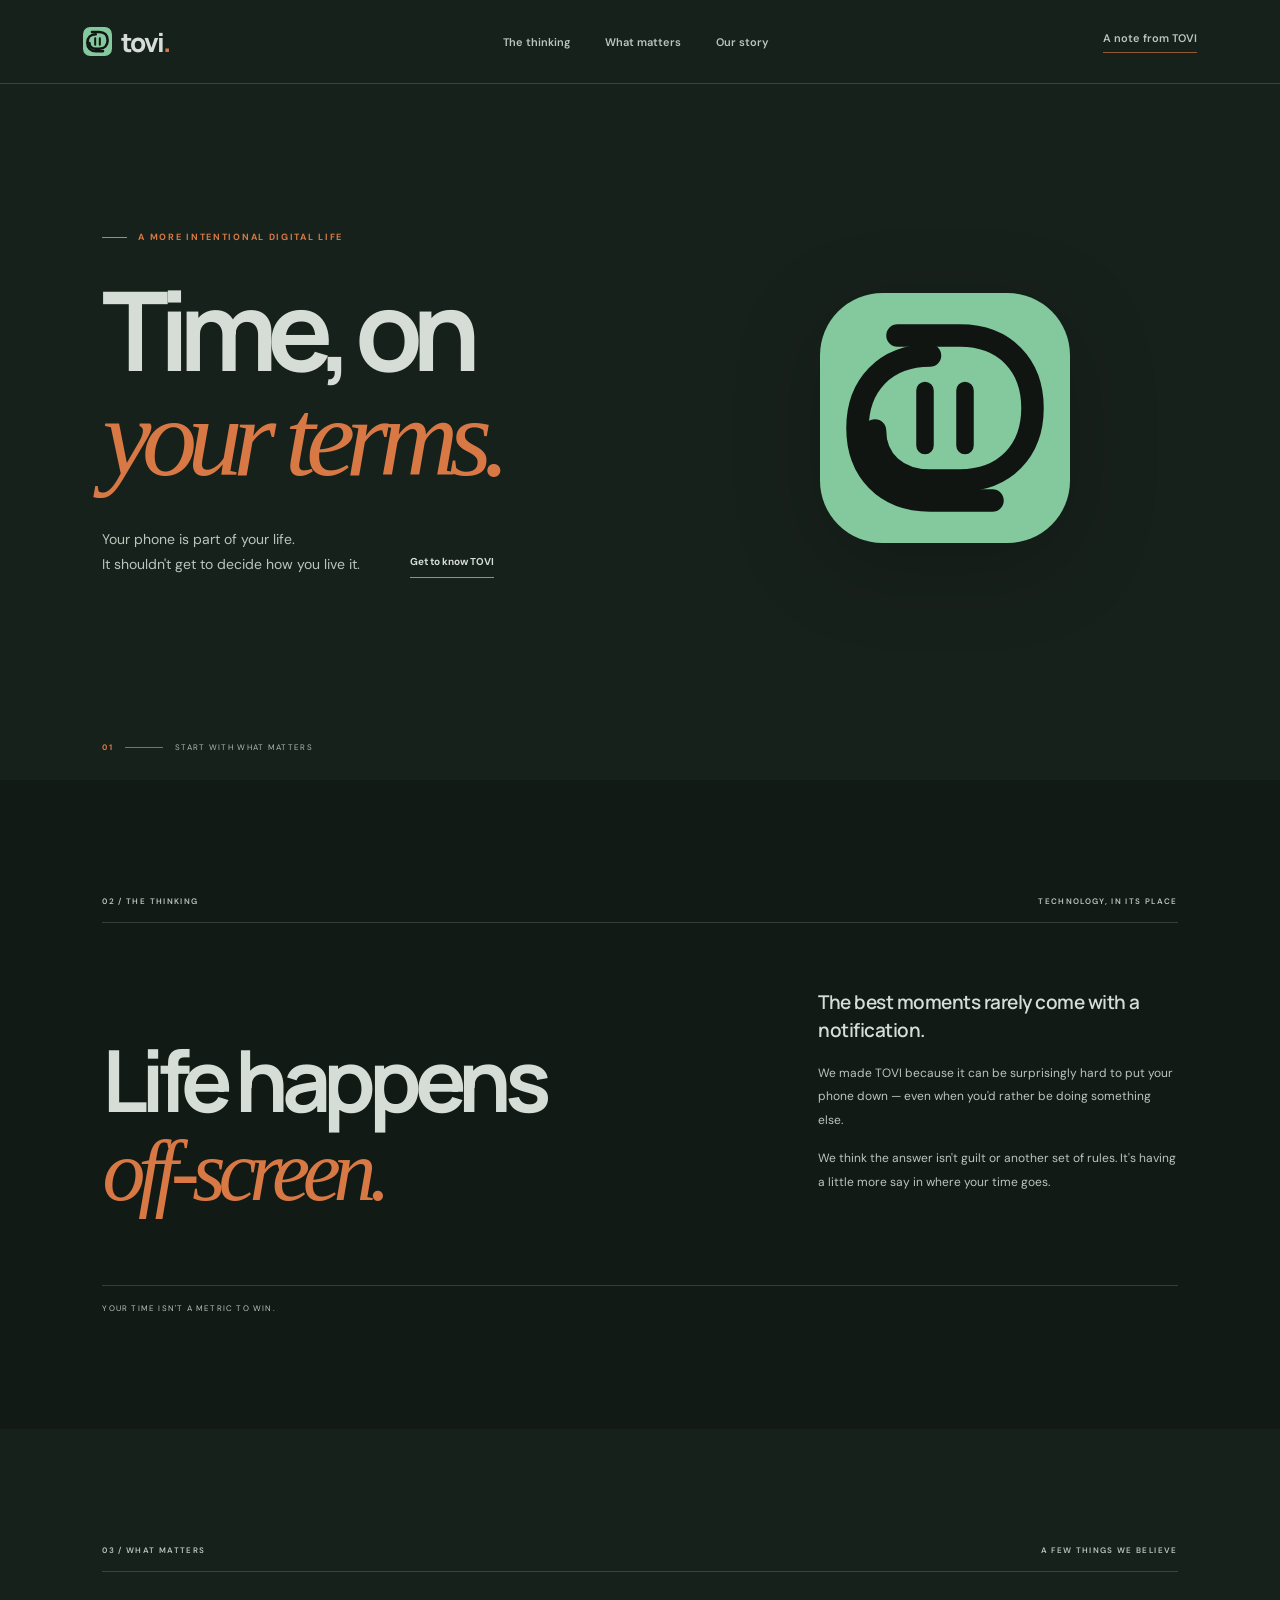
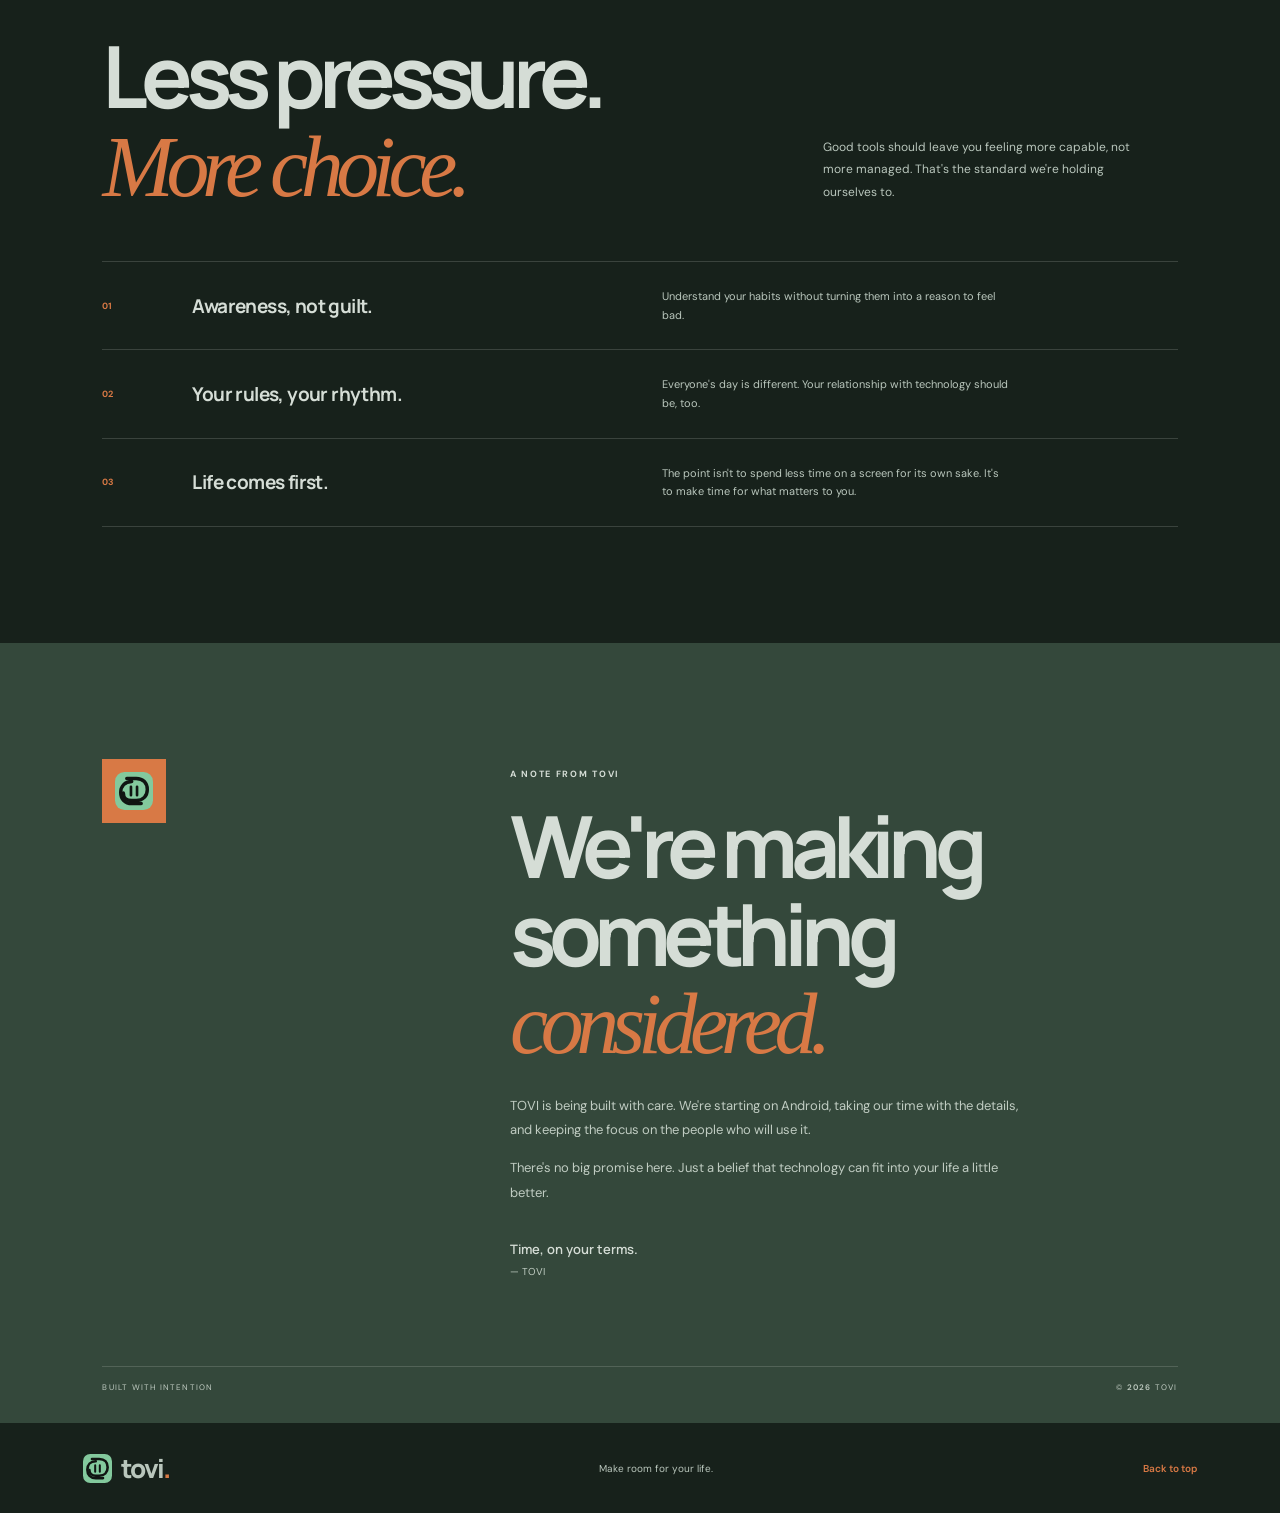
==== commit c5217e9e: "Remove decorative symbols from the TOVI homepage" ====
--- a/index.html
+++ b/index.html
@@ -21,7 +21,7 @@
     <a href="#principles">What matters</a>
     <a href="#story">Our story</a>
   </nav>
-  <a class="header-link" href="#story">A note from TOVI <span>↗</span></a>
+  <a class="header-link" href="#story">A note from TOVI</a>
   <button class="menu" type="button" aria-label="Open navigation" aria-expanded="false">Menu</button>
 </header>
 
@@ -32,7 +32,7 @@
       <h1>Time, on<br><em>your terms.</em></h1>
       <div class="hero-bottom">
         <p class="hero-copy">Your phone is part of your life.<br>It shouldn't get to decide how you live it.</p>
-        <a class="text-link" href="#thinking">Get to know TOVI <span>↘</span></a>
+        <a class="text-link" href="#thinking">Get to know TOVI</a>
       </div>
     </div>
     <div class="hero-aside" aria-hidden="true">
@@ -51,7 +51,7 @@
         <p>We think the answer isn't guilt or another set of rules. It's having a little more say in where your time goes.</p>
       </div>
     </div>
-    <div class="margin-note"><span>✳</span> YOUR TIME ISN'T A METRIC TO WIN.</div>
+    <div class="margin-note">YOUR TIME ISN'T A METRIC TO WIN.</div>
   </section>
 
   <section class="principles section" id="principles">
@@ -61,9 +61,9 @@
       <p>Good tools should leave you feeling more capable, not more managed. That's the standard we're holding ourselves to.</p>
     </div>
     <div class="principle-list">
-      <article class="principle"><span class="principle-no">01</span><h3>Awareness, not guilt.</h3><p>Understand your habits without turning them into a reason to feel bad.</p><span class="principle-mark">↗</span></article>
-      <article class="principle"><span class="principle-no">02</span><h3>Your rules, your rhythm.</h3><p>Everyone's day is different. Your relationship with technology should be, too.</p><span class="principle-mark">↗</span></article>
-      <article class="principle"><span class="principle-no">03</span><h3>Life comes first.</h3><p>The point isn't to spend less time on a screen for its own sake. It's to make time for what matters to you.</p><span class="principle-mark">↗</span></article>
+      <article class="principle"><span class="principle-no">01</span><h3>Awareness, not guilt.</h3><p>Understand your habits without turning them into a reason to feel bad.</p></article>
+      <article class="principle"><span class="principle-no">02</span><h3>Your rules, your rhythm.</h3><p>Everyone's day is different. Your relationship with technology should be, too.</p></article>
+      <article class="principle"><span class="principle-no">03</span><h3>Life comes first.</h3><p>The point isn't to spend less time on a screen for its own sake. It's to make time for what matters to you.</p></article>
     </div>
   </section>
 
@@ -83,7 +83,7 @@
 <footer>
   <a class="brand" href="#top"><img src="./assets/tovi-mark.svg" alt=""><span>tovi<span class="brand-dot">.</span></span></a>
   <span class="footer-line">Make room for your life.</span>
-  <a class="footer-top" href="#top">Back to top ↑</a>
+  <a class="footer-top" href="#top">Back to top</a>
 </footer>
 </body>
 </html>
--- a/assets/css/style.css
+++ b/assets/css/style.css
@@ -82,3 +82,43 @@
 .aside-top,.aside-bottom{color:rgba(240,244,238,.78)}
 @media(max-width:900px){.hero-emblem{width:clamp(145px,20vw,190px)}}
 @media(max-width:650px){.hero-emblem{width:155px;top:45%}.art-ring{width:300px;height:300px}}
+
+
+/* Hero: let the original full-colour TOVI mark stand on its own. */
+.hero-aside{
+  height:480px;
+  min-height:0;
+  padding:0;
+  display:grid;
+  place-items:center;
+  overflow:visible;
+  background:transparent;
+}
+.hero-aside .hero-mascot{
+  display:block;
+  width:clamp(176px,20vw,250px);
+  height:auto;
+  filter:drop-shadow(0 22px 42px rgba(0,0,0,.22));
+}
+.hero-aside .aside-top,
+.hero-aside .aside-bottom,
+.hero-aside .aside-art,
+.hero-aside .art-ring,
+.hero-aside .art-word,
+.hero-aside .art-side-note,
+.hero-aside .hero-emblem{display:none!important}
+@media(max-width:900px){.hero-aside{height:420px}.hero-aside .hero-mascot{width:clamp(170px,24vw,220px)}}
+@media(max-width:650px){.hero-aside{height:270px;margin:0}.hero-aside .hero-mascot{width:178px}}
+
+
+/* Reduce the brightness of the sage story surface while keeping the palette intact. */
+.story{
+  background:#34483B;
+  color:#D5DDD6;
+}
+.story .eyebrow,
+.story-signoff{color:#D5DDD6}
+.story-content>p:not(.eyebrow),
+.story-signoff span,
+.story-foot{color:#C0CCC2}
+.story-foot{border-color:rgba(213,221,214,.18)}
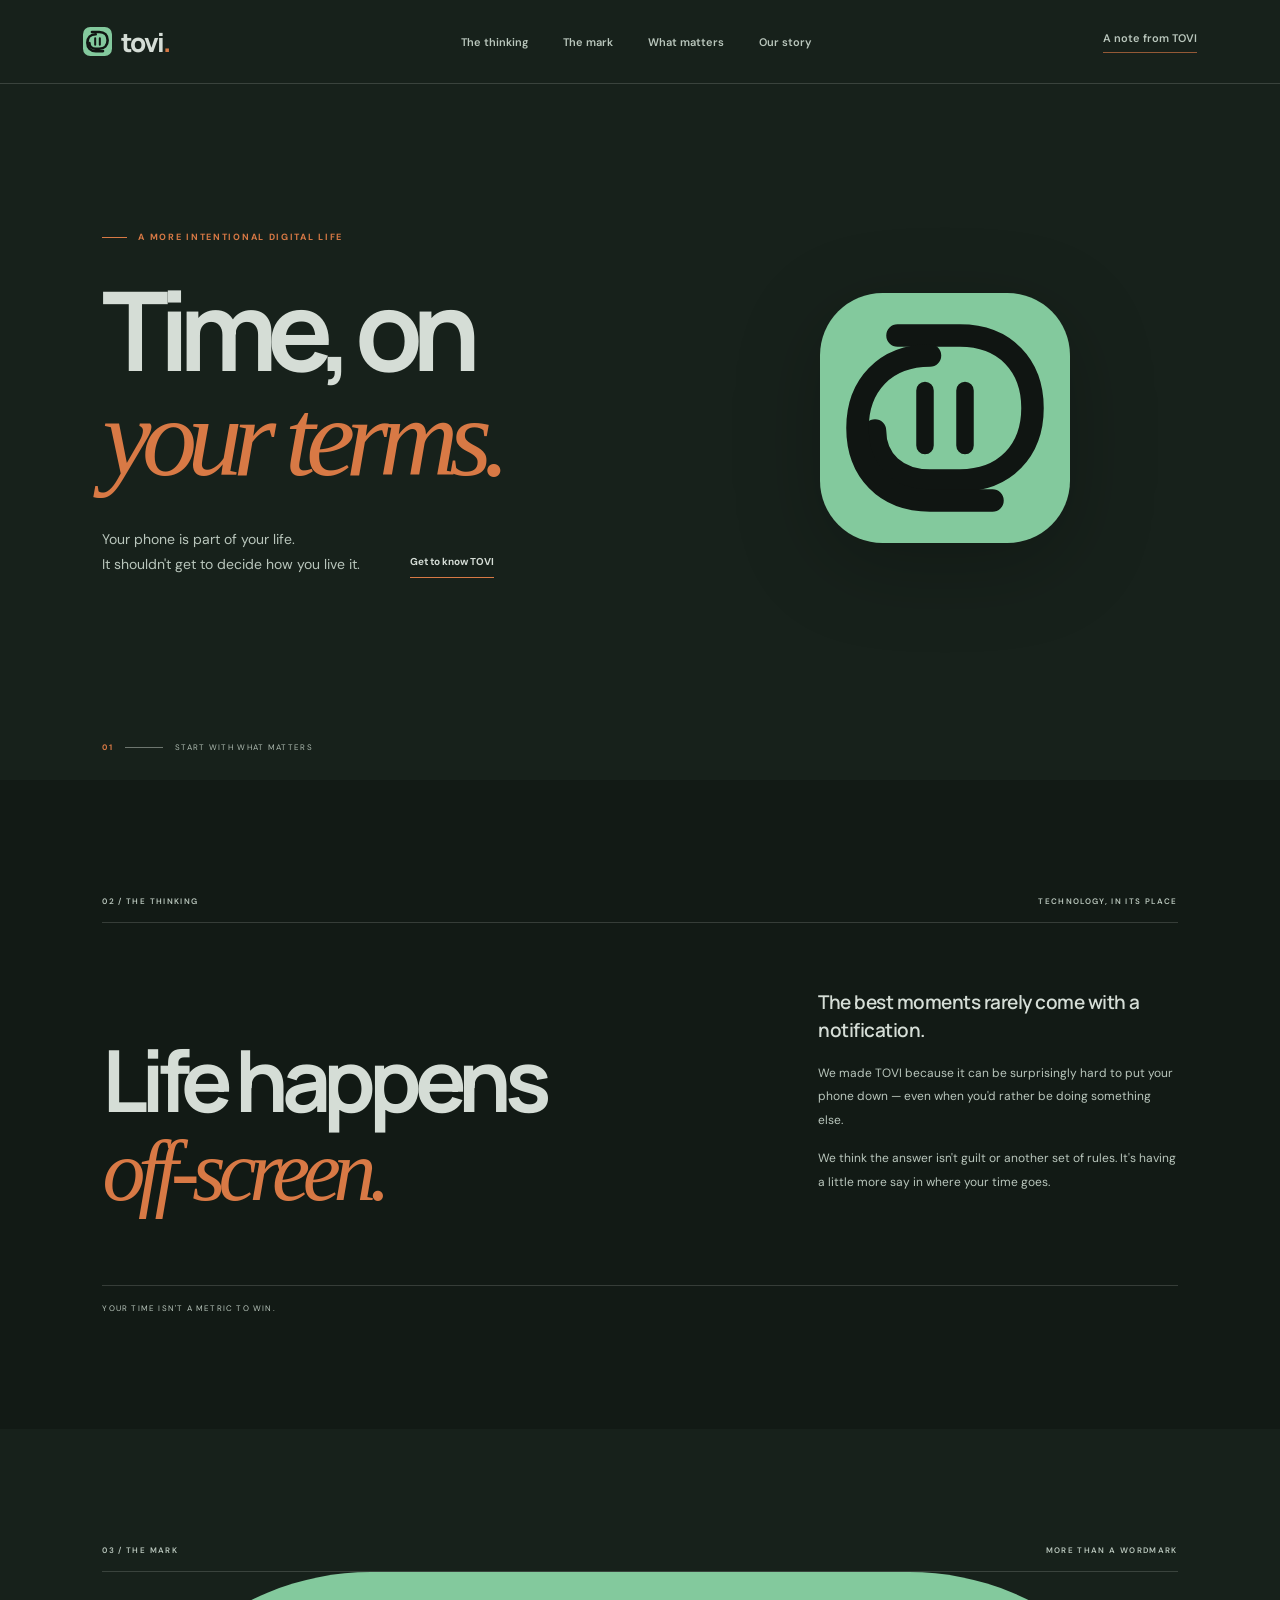
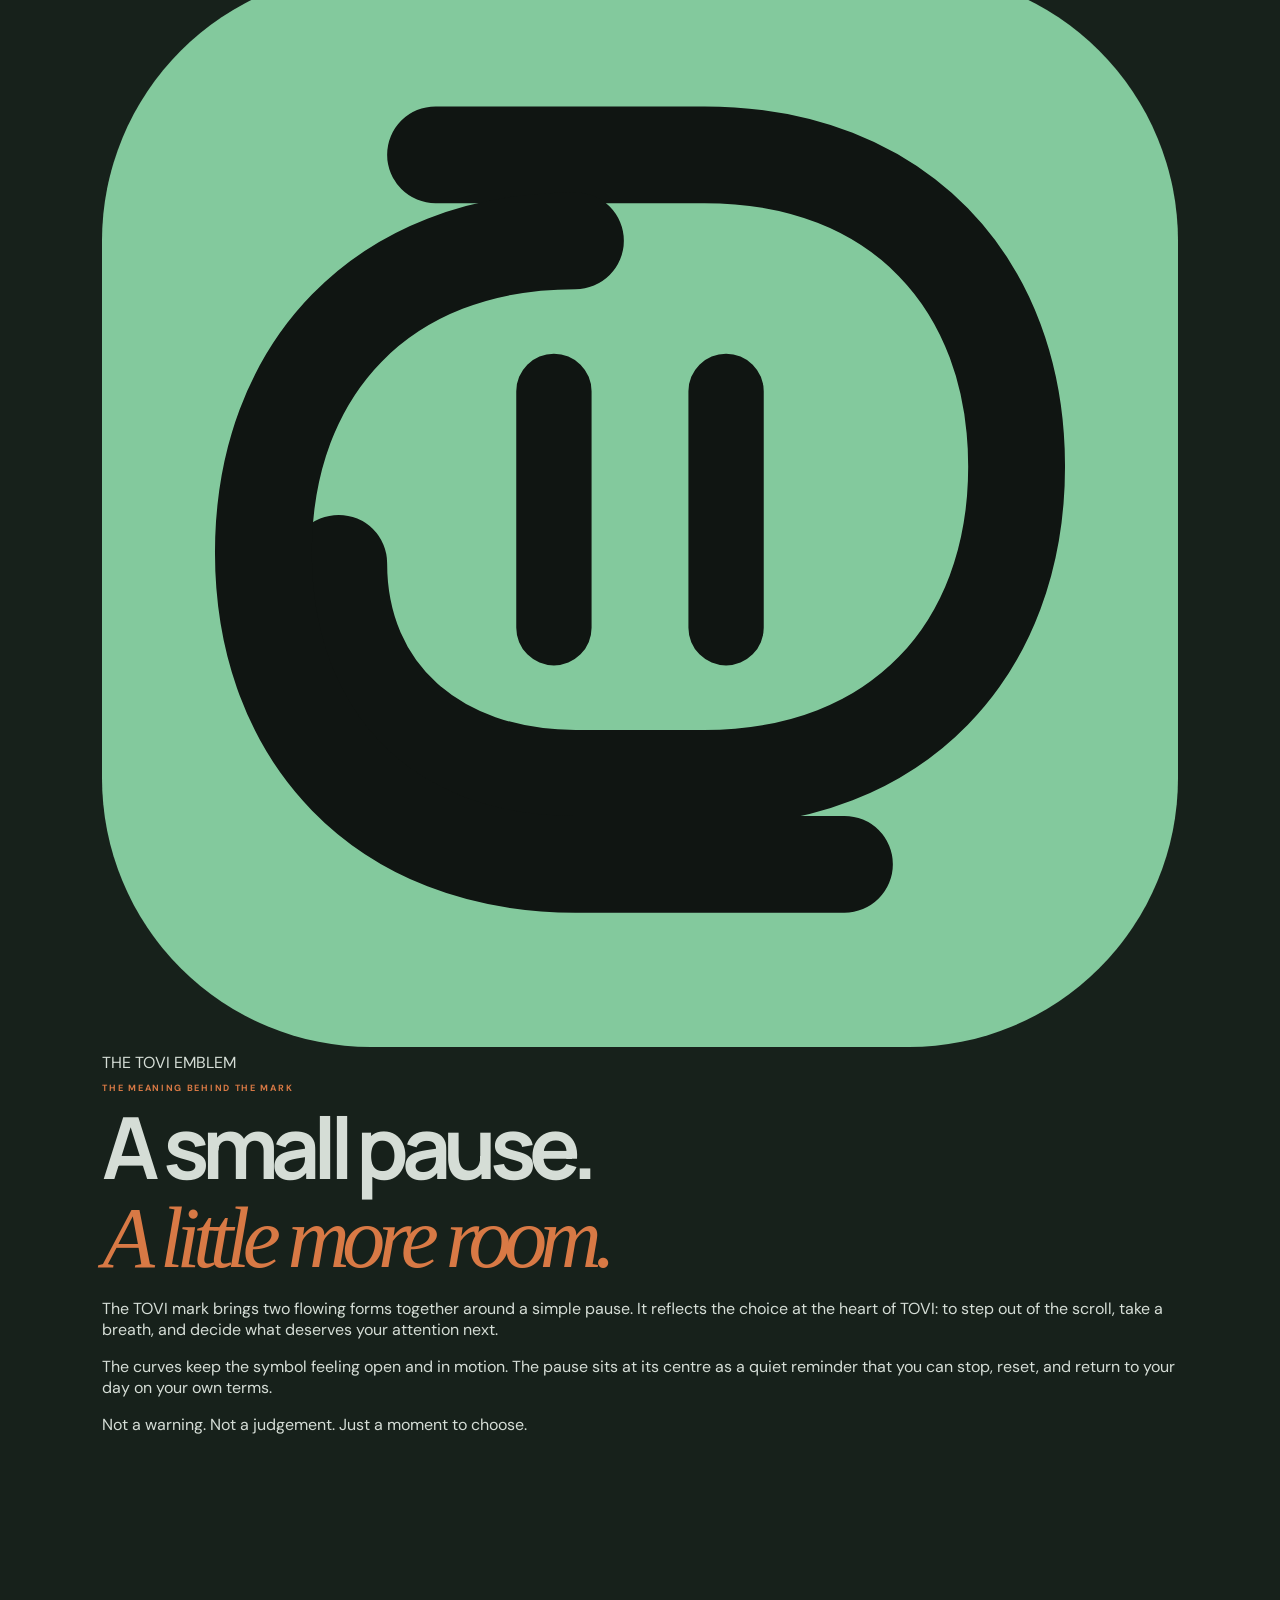
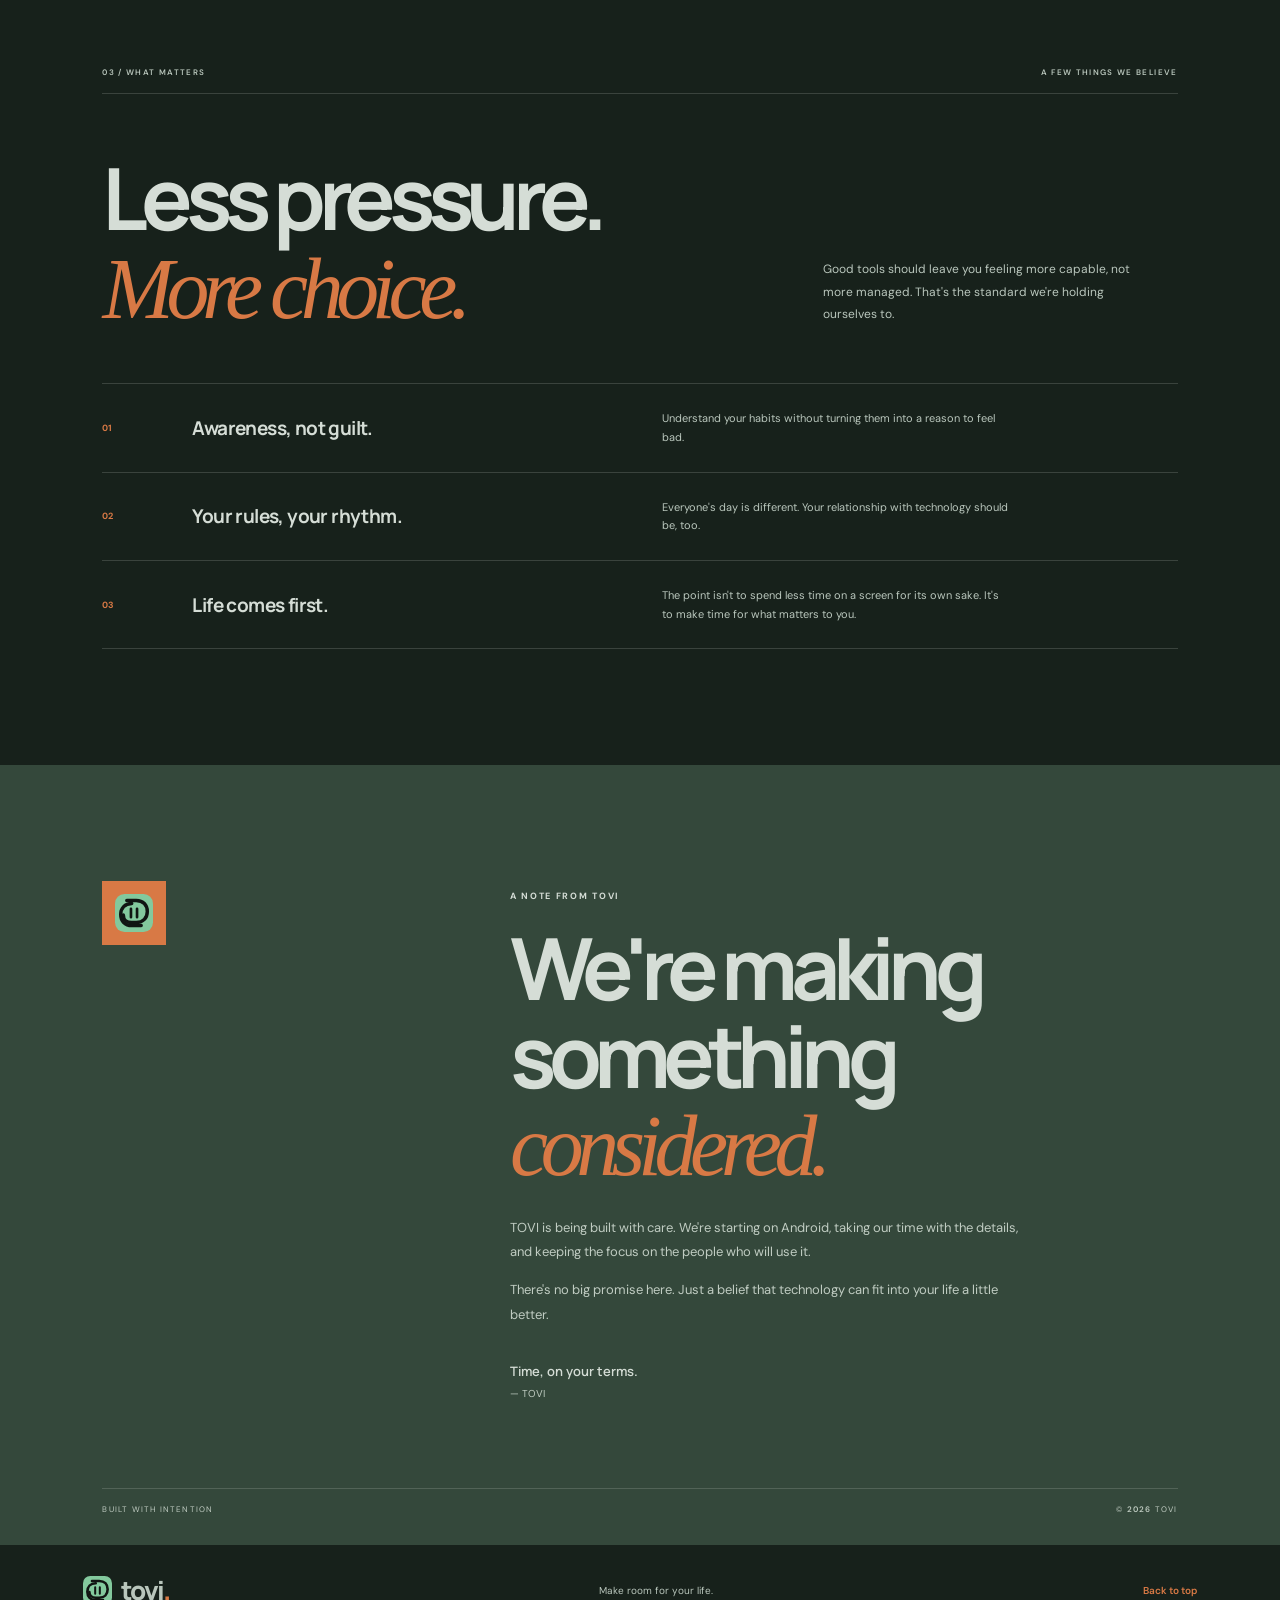
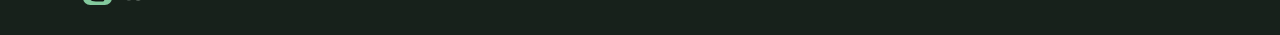
==== commit 11ba72a2: "Restore TOVI logo meaning section" ====
--- a/index.html
+++ b/index.html
@@ -18,6 +18,7 @@
   <a class="brand" href="#top" aria-label="TOVI home"><img src="./assets/tovi-mark.svg" alt=""><span>tovi<span class="brand-dot">.</span></span></a>
   <nav id="nav" aria-label="Main navigation">
     <a href="#thinking">The thinking</a>
+    <a href="#the-mark">The mark</a>
     <a href="#principles">What matters</a>
     <a href="#story">Our story</a>
   </nav>
@@ -54,6 +55,24 @@
     <div class="margin-note">YOUR TIME ISN'T A METRIC TO WIN.</div>
   </section>
 
+
+  <section class="mark-story section" id="the-mark">
+    <div class="section-label"><span>03 / THE MARK</span><span>MORE THAN A WORDMARK</span></div>
+    <div class="mark-grid">
+      <div class="mark-visual">
+        <img src="./assets/tovi-mark.svg" alt="The TOVI emblem">
+        <span>THE TOVI EMBLEM</span>
+      </div>
+      <div class="mark-copy">
+        <p class="eyebrow">THE MEANING BEHIND THE MARK</p>
+        <h2>A small pause.<br><em>A little more room.</em></h2>
+        <p>The TOVI mark brings two flowing forms together around a simple pause. It reflects the choice at the heart of TOVI: to step out of the scroll, take a breath, and decide what deserves your attention next.</p>
+        <p>The curves keep the symbol feeling open and in motion. The pause sits at its centre as a quiet reminder that you can stop, reset, and return to your day on your own terms.</p>
+        <span class="mark-caption">Not a warning. Not a judgement. Just a moment to choose.</span>
+      </div>
+    </div>
+  </section>
+
   <section class="principles section" id="principles">
     <div class="section-label"><span>03 / WHAT MATTERS</span><span>A FEW THINGS WE BELIEVE</span></div>
     <div class="principle-intro">
